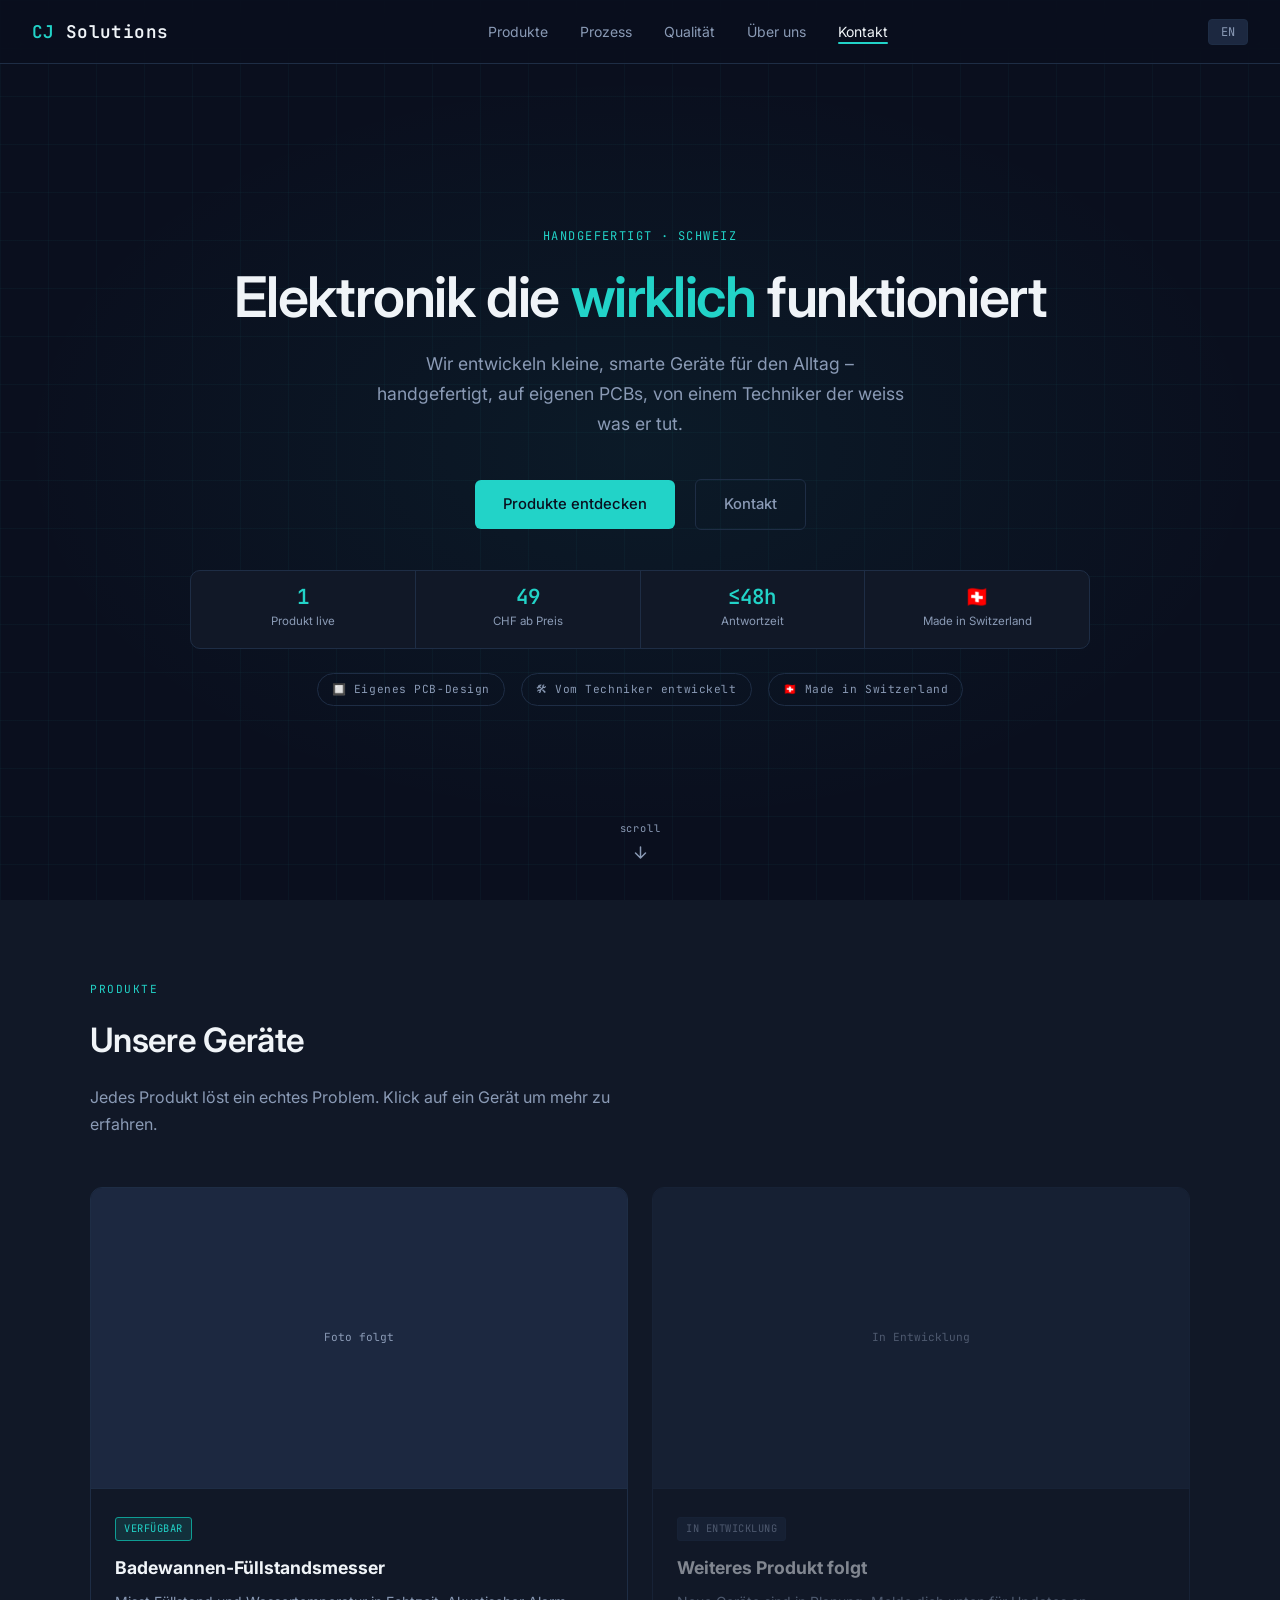
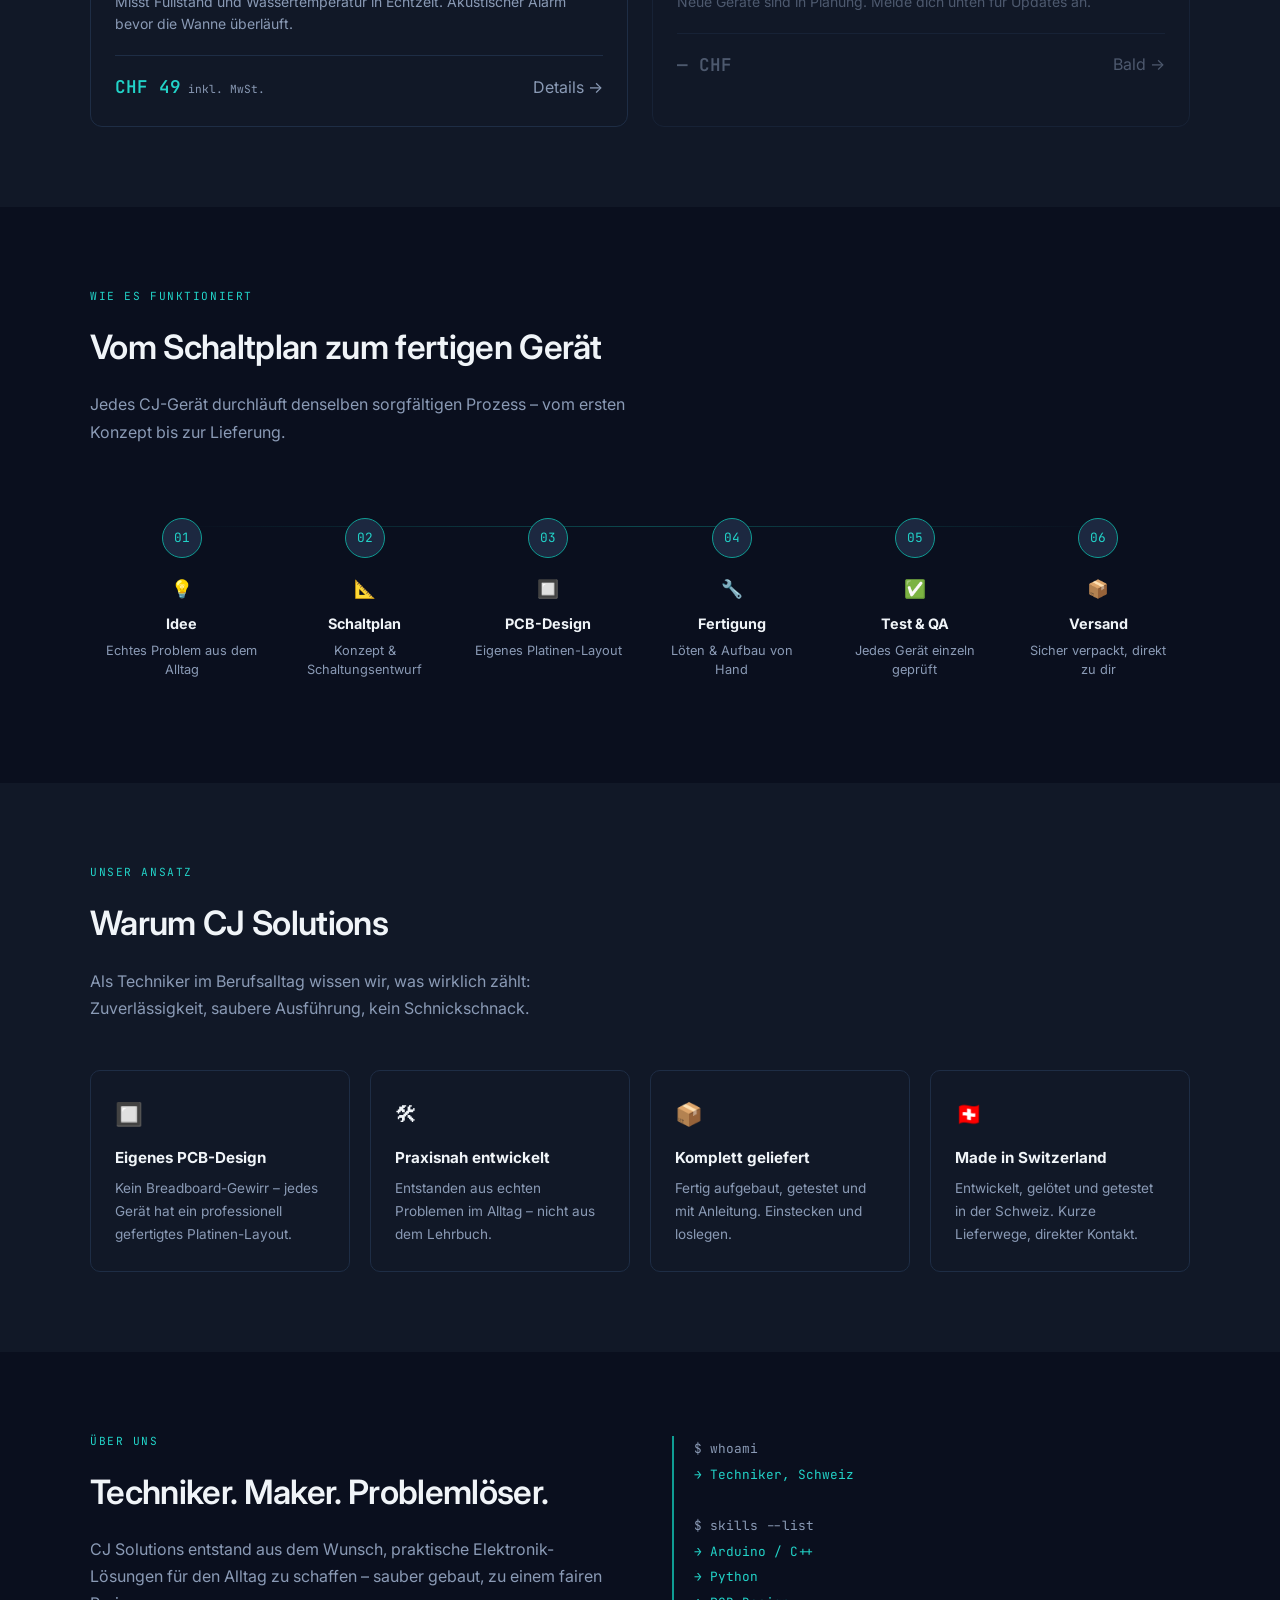
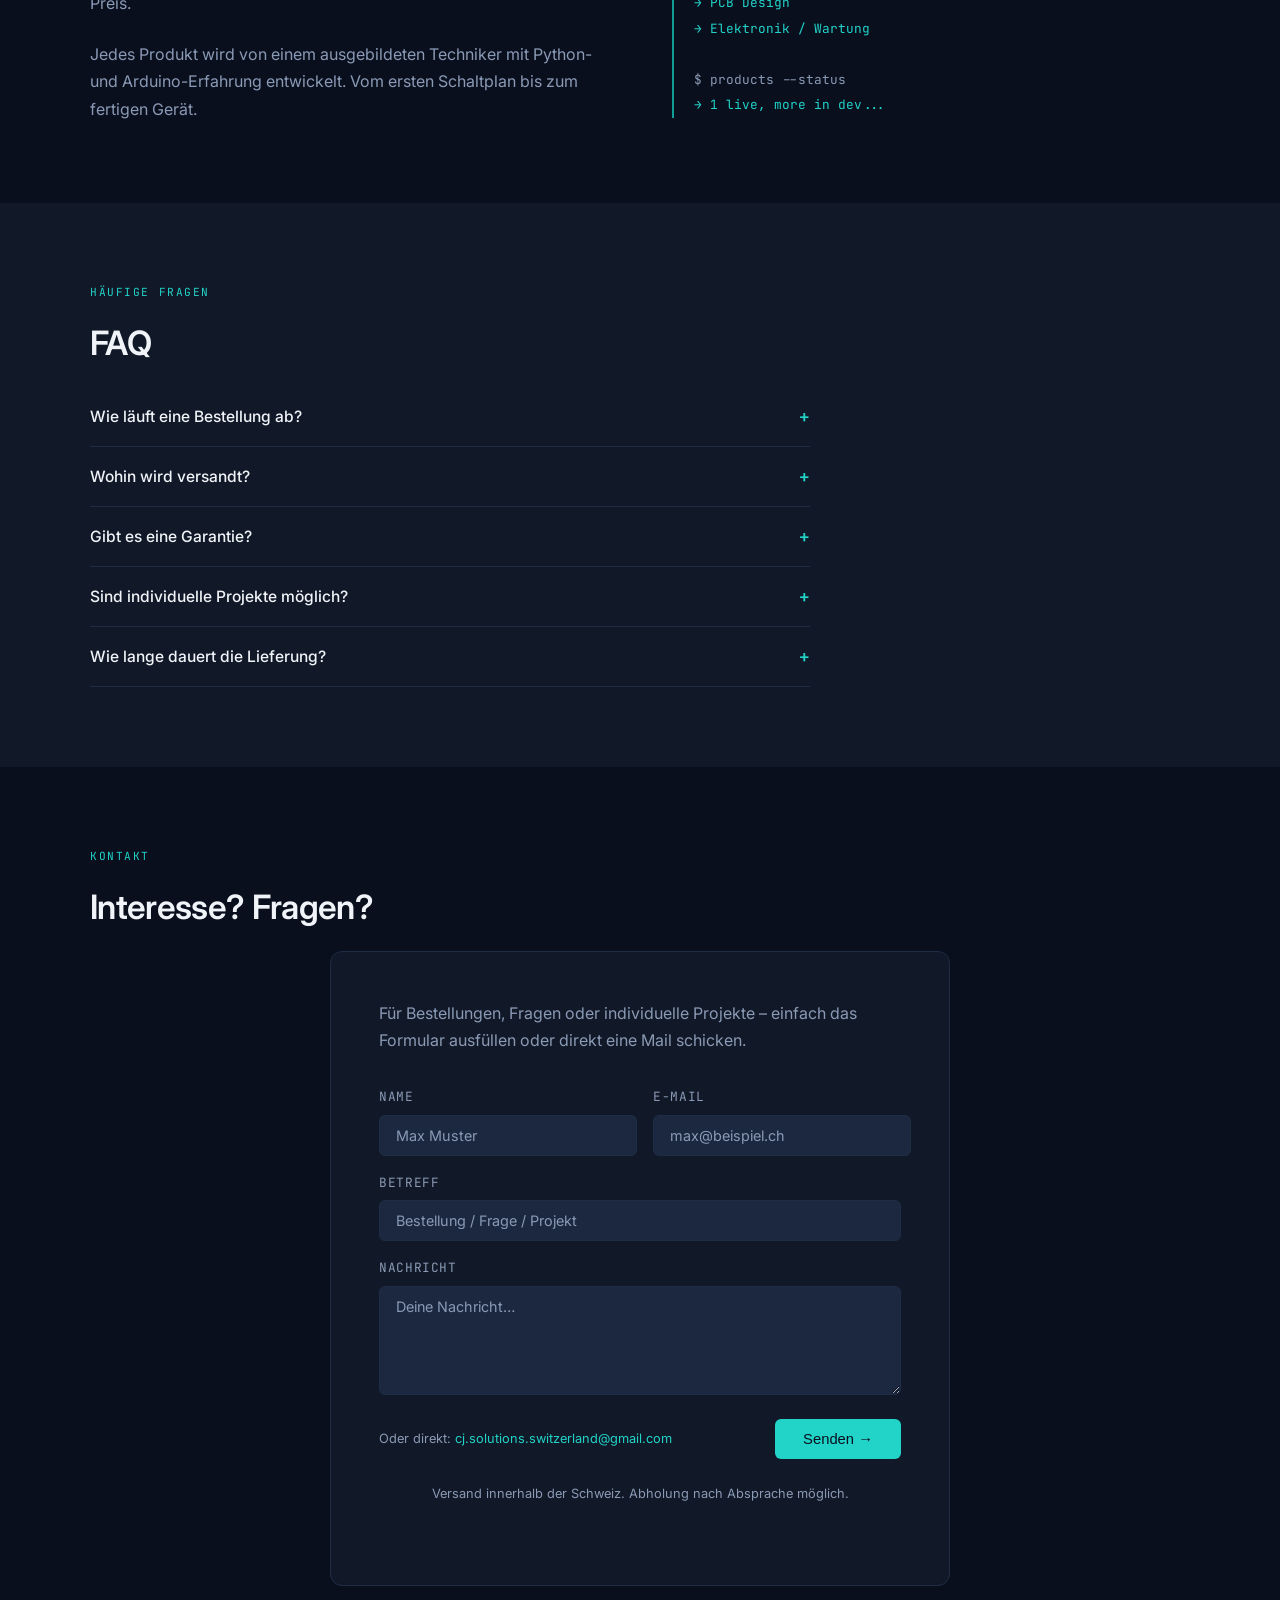
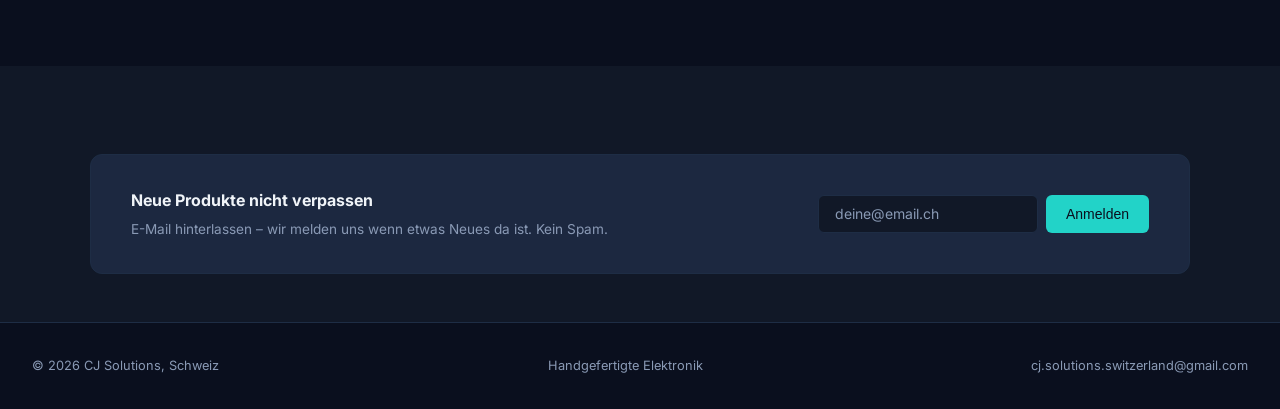
==== index.html @ 5ca2fb3c "Sprachauswahl seitenübergreifend per localStorage gespeichert Co-Authored-By: Claude Sonnet 4.6 <nor" ====
<!DOCTYPE html>
<html lang="de">
<head>
  <meta charset="UTF-8">
  <meta name="viewport" content="width=device-width, initial-scale=1.0">
  <title>CJ Solutions – Smarte Elektronik aus der Schweiz</title>
  <meta name="description" content="Handgefertigte Elektronik-Lösungen für den Alltag. Präzise, zuverlässig, made in Switzerland.">

  <!-- Open Graph / Social -->
  <meta property="og:type" content="website">
  <meta property="og:url" content="https://cjsolutionsswitzerland.github.io/">
  <meta property="og:title" content="CJ Solutions – Smarte Elektronik aus der Schweiz">
  <meta property="og:description" content="Handgefertigte Elektronik-Lösungen für den Alltag. Präzise, zuverlässig, made in Switzerland.">
  <meta property="og:image" content="https://cjsolutionsswitzerland.github.io/og-image.png">
  <meta name="twitter:card" content="summary_large_image">
  <meta name="twitter:title" content="CJ Solutions – Smarte Elektronik aus der Schweiz">
  <meta name="twitter:description" content="Handgefertigte Elektronik-Lösungen für den Alltag.">

  <!-- JSON-LD -->
  <script type="application/ld+json">
  {
    "@context": "https://schema.org",
    "@graph": [
      {
        "@type": "Organization",
        "name": "CJ Solutions",
        "url": "https://cjsolutionsswitzerland.github.io/",
        "email": "cj.solutions.switzerland@gmail.com",
        "address": { "@type": "PostalAddress", "addressCountry": "CH" },
        "description": "Handgefertigte Elektronik-Lösungen für den Alltag, made in Switzerland."
      },
      {
        "@type": "Product",
        "name": "Badewannen-Füllstandsmesser",
        "description": "Misst Füllstand und Wassertemperatur in Echtzeit. Akustischer Alarm bevor die Wanne überläuft.",
        "brand": { "@type": "Brand", "name": "CJ Solutions" },
        "offers": {
          "@type": "Offer",
          "price": "49",
          "priceCurrency": "CHF",
          "availability": "https://schema.org/InStock",
          "seller": { "@type": "Organization", "name": "CJ Solutions" }
        }
      }
    ]
  }
  </script>

  <link rel="icon" type="image/png" href="favicon.png">
  <link rel="apple-touch-icon" href="favicon.png">
  <link rel="preconnect" href="https://fonts.googleapis.com">
  <link href="https://fonts.googleapis.com/css2?family=JetBrains+Mono:wght@400;600&family=Inter:wght@300;400;500;600&display=swap" rel="stylesheet">
  <style>
    *, *::before, *::after { box-sizing: border-box; margin: 0; padding: 0; }
    :root {
      --navy:#0a0f1e; --navy2:#111827; --navy3:#1c2840;
      --cyan:#22d3c8; --cyan2:#0f9d94; --cyan-dim:#22d3c820;
      --white:#f0f4f8; --muted:#8a9ab5; --border:#1e2d45;
      --mono:'JetBrains Mono',monospace; --sans:'Inter',sans-serif;
    }
    html { scroll-behavior: smooth; }
    body { background:var(--navy); color:var(--white); font-family:var(--sans); font-size:16px; line-height:1.7; -webkit-font-smoothing:antialiased; }

    /* NAV */
    nav { position:fixed; top:0; left:0; right:0; z-index:100; display:flex; align-items:center; justify-content:space-between; padding:0 2rem; height:64px; background:rgba(10,15,30,0.88); backdrop-filter:blur(12px); border-bottom:1px solid var(--border); }
    .nav-logo { font-family:var(--mono); font-size:1.1rem; font-weight:600; color:var(--cyan); text-decoration:none; letter-spacing:0.02em; }
    .nav-logo span { color:var(--white); }
    .nav-links { display:flex; gap:2rem; list-style:none; }
    .nav-links a { color:var(--muted); text-decoration:none; font-size:0.875rem; transition:color 0.2s; position:relative; }
    .nav-links a:hover { color:var(--white); }
    .lang-btn { font-family:var(--mono); font-size:0.75rem; background:var(--navy3); border:1px solid var(--border); color:var(--muted); padding:4px 12px; border-radius:4px; cursor:pointer; transition:all 0.2s; }
    .lang-btn:hover { border-color:var(--cyan); color:var(--cyan); }

    /* ACTIVE NAV */
    .nav-links a.nav-active { color:var(--white); }
    .nav-links a.nav-active::after { content:''; position:absolute; bottom:-4px; left:0; right:0; height:2px; background:var(--cyan); border-radius:2px; }

    /* MOBILE MENU */
    .burger { display:none; flex-direction:column; gap:5px; cursor:pointer; padding:6px; background:none; border:none; }
    .burger span { display:block; width:22px; height:2px; background:var(--muted); border-radius:2px; transition:all 0.3s ease; }
    .burger.open span:nth-child(1) { transform:translateY(7px) rotate(45deg); background:var(--cyan); }
    .burger.open span:nth-child(2) { opacity:0; }
    .burger.open span:nth-child(3) { transform:translateY(-7px) rotate(-45deg); background:var(--cyan); }
    .mobile-menu { display:none; position:fixed; top:64px; left:0; right:0; background:rgba(10,15,30,0.97); backdrop-filter:blur(16px); border-bottom:1px solid var(--border); padding:1.5rem 2rem; z-index:99; flex-direction:column; }
    .mobile-menu.open { display:flex; }
    .mobile-menu a { color:var(--muted); text-decoration:none; font-size:1rem; padding:0.9rem 0; border-bottom:1px solid var(--border); transition:color 0.2s; }
    .mobile-menu a:last-child { border-bottom:none; }
    .mobile-menu a:hover, .mobile-menu a.nav-active { color:var(--cyan); }

    /* HERO */
    .hero { min-height:100vh; display:flex; align-items:center; justify-content:center; padding:6rem 2rem 4rem; position:relative; overflow:hidden; }
    .hero::before { content:''; position:absolute; inset:0; background:radial-gradient(ellipse 70% 60% at 50% 50%, rgba(34,211,200,0.06) 0%, transparent 70%); pointer-events:none; z-index:1; }
    .hero::after { content:''; position:absolute; inset:0; background-image: linear-gradient(rgba(34,211,200,0.04) 1px, transparent 1px), linear-gradient(90deg, rgba(34,211,200,0.04) 1px, transparent 1px); background-size:48px 48px; animation:gridMove 20s linear infinite; pointer-events:none; z-index:0; }
    .hero-inner { max-width:900px; width:100%; text-align:center; position:relative; z-index:2; }
    .hero-eyebrow { font-family:var(--mono); font-size:0.75rem; color:var(--cyan); letter-spacing:0.12em; text-transform:uppercase; margin-bottom:1.25rem; }
    h1 { font-size:clamp(2.2rem,5vw,3.5rem); font-weight:600; line-height:1.12; letter-spacing:-0.025em; margin-bottom:1.25rem; }
    h1 em { font-style:normal; color:var(--cyan); }
    .hero-sub { color:var(--muted); font-size:1.1rem; max-width:540px; margin:0 auto 2.5rem; }
    .btn { display:inline-block; padding:0.75rem 1.75rem; border-radius:6px; text-decoration:none; font-weight:500; font-size:0.925rem; transition:all 0.2s; cursor:pointer; border:none; }
    .btn-primary { background:var(--cyan); color:var(--navy); }
    .btn-primary:hover { background:#30ebe0; }
    .btn-outline { background:transparent; border:1px solid var(--border); color:var(--muted); margin-left:1rem; }
    .btn-outline:hover { border-color:var(--cyan); color:var(--cyan); }
    .hero-badges { display:flex; gap:1rem; justify-content:center; margin-top:3rem; flex-wrap:wrap; }
    .hero-badge { font-family:var(--mono); font-size:0.7rem; padding:6px 14px; border-radius:20px; border:1px solid var(--border); color:var(--muted); letter-spacing:0.05em; }

    /* HERO STATS */
    .hero-stats { display:flex; gap:0; justify-content:center; margin-top:2.5rem; flex-wrap:wrap; border:1px solid var(--border); border-radius:10px; overflow:hidden; background:var(--navy2); }
    .hero-stat { flex:1; min-width:120px; padding:1rem 1.25rem; text-align:center; border-right:1px solid var(--border); }
    .hero-stat:last-child { border-right:none; }
    .hero-stat-value { font-family:var(--mono); font-size:1.3rem; font-weight:600; color:var(--cyan); line-height:1; }
    .hero-stat-label { font-size:0.72rem; color:var(--muted); margin-top:0.3rem; }

    /* SCROLL INDICATOR */
    .scroll-indicator { position:absolute; bottom:2.5rem; left:50%; transform:translateX(-50%); transition:opacity 0.4s ease; display:flex; flex-direction:column; align-items:center; gap:0.4rem; color:var(--muted); font-family:var(--mono); font-size:0.65rem; letter-spacing:0.08em; animation:fadeInUp 1s ease 1s both; z-index:2; }
    .scroll-indicator svg { animation:bounce 1.8s ease infinite; }

    @keyframes gridMove { 0% { background-position:0 0; } 100% { background-position:48px 48px; } }
    @keyframes bounce { 0%,100% { transform:translateY(0); } 50% { transform:translateY(6px); } }
    @keyframes fadeInUp { from { opacity:0; transform:translateX(-50%) translateY(10px); } to { opacity:1; transform:translateX(-50%) translateY(0); } }

    /* SECTIONS */
    section { padding:5rem 2rem; }
    .container { max-width:1100px; margin:0 auto; }
    .section-label { font-family:var(--mono); font-size:0.7rem; color:var(--cyan); letter-spacing:0.14em; text-transform:uppercase; margin-bottom:0.75rem; }
    h2 { font-size:clamp(1.5rem,3vw,2.1rem); font-weight:600; letter-spacing:-0.02em; margin-bottom:1rem; }
    .section-intro { color:var(--muted); max-width:560px; margin-bottom:3rem; }

    /* PRODUCT CARDS */
    .product-grid { display:grid; grid-template-columns:repeat(auto-fit,minmax(300px,1fr)); gap:1.5rem; }
    .product-card { background:var(--navy2); border:1px solid var(--border); border-radius:12px; overflow:hidden; text-decoration:none; color:inherit; display:block; transition:border-color 0.2s, transform 0.2s; cursor:pointer; }
    .product-card:hover { border-color:var(--cyan2); transform:translateY(-3px); }
    .product-card:hover .card-arrow { color:var(--cyan); }
    .product-img { width:100%; aspect-ratio:16/9; background:var(--navy3); display:flex; align-items:center; justify-content:center; font-family:var(--mono); font-size:0.7rem; color:var(--muted); border-bottom:1px solid var(--border); overflow:hidden; }
    .product-img img { width:100%; height:100%; object-fit:cover; }
    .product-img.placeholder::after { content:attr(data-label); }
    .product-body { padding:1.5rem; }
    .product-tag { display:inline-block; font-family:var(--mono); font-size:0.65rem; background:var(--cyan-dim); color:var(--cyan); border:1px solid var(--cyan2); padding:2px 8px; border-radius:3px; margin-bottom:0.75rem; letter-spacing:0.05em; }
    .product-tag.soon { background:var(--navy3); color:var(--muted); border-color:var(--border); }
    .product-card h3 { font-size:1.1rem; margin-bottom:0.5rem; }
    .product-card p { color:var(--muted); font-size:0.875rem; margin-bottom:1.25rem; line-height:1.6; }
    .card-footer { display:flex; align-items:center; justify-content:space-between; border-top:1px solid var(--border); padding-top:1rem; }
    .price { font-family:var(--mono); font-size:1.1rem; font-weight:600; color:var(--cyan); }
    .price-sub { font-size:0.7rem; color:var(--muted); font-weight:400; }
    .card-arrow { font-size:1rem; color:var(--muted); transition:color 0.2s; }

    /* NEWSLETTER STRIP */
    .newsletter-strip { background:var(--navy3); border:1px solid var(--border); border-radius:12px; padding:2rem 2.5rem; margin-top:2.5rem; display:flex; align-items:center; justify-content:space-between; gap:2rem; flex-wrap:wrap; }
    .newsletter-strip h4 { font-size:1rem; margin-bottom:0.25rem; }
    .newsletter-strip p { color:var(--muted); font-size:0.85rem; }
    .newsletter-form { display:flex; gap:0.5rem; flex-shrink:0; flex-wrap:wrap; }
    .newsletter-input { font-family:var(--sans); font-size:0.875rem; background:var(--navy2); border:1px solid var(--border); color:var(--white); padding:0.6rem 1rem; border-radius:6px; outline:none; transition:border-color 0.2s; width:220px; }
    .newsletter-input::placeholder { color:var(--muted); }
    .newsletter-input:focus { border-color:var(--cyan); }
    .btn-sm { padding:0.6rem 1.25rem; font-size:0.875rem; }

    /* PROZESS */
    .process-steps { display:grid; grid-template-columns:repeat(auto-fit,minmax(160px,1fr)); gap:0; position:relative; }
    .process-steps::before { content:''; position:absolute; top:2rem; left:calc(100% / 12); right:calc(100% / 12); height:1px; background:linear-gradient(90deg, transparent, var(--cyan2), transparent); opacity:0.4; }
    .process-step { text-align:center; padding:1.5rem 1rem; position:relative; }
    .step-num { width:40px; height:40px; border-radius:50%; background:var(--navy3); border:1px solid var(--cyan2); display:flex; align-items:center; justify-content:center; margin:0 auto 1rem; font-family:var(--mono); font-size:0.8rem; color:var(--cyan); position:relative; z-index:1; }
    .step-icon { font-size:1.1rem; margin-bottom:0.5rem; }
    .process-step h4 { font-size:0.9rem; margin-bottom:0.3rem; }
    .process-step p { color:var(--muted); font-size:0.8rem; line-height:1.5; }

    /* VALUES */
    .values-grid { display:grid; grid-template-columns:repeat(auto-fit,minmax(220px,1fr)); gap:1.25rem; }
    .value { padding:1.5rem; background:var(--navy2); border:1px solid var(--border); border-radius:10px; }
    .value-icon { font-size:1.4rem; margin-bottom:0.75rem; }
    .value h4 { font-size:0.95rem; margin-bottom:0.4rem; }
    .value p { color:var(--muted); font-size:0.85rem; }

    /* ABOUT */
    .about-grid { display:grid; grid-template-columns:1fr 1fr; gap:4rem; align-items:center; }
    .about-mono { font-family:var(--mono); font-size:0.8rem; color:var(--muted); line-height:2; border-left:2px solid var(--cyan2); padding-left:1.25rem; }
    .about-mono .hl { color:var(--cyan); }

    /* FAQ */
    .faq-list { max-width:720px; }
    .faq-item { border-bottom:1px solid var(--border); }
    .faq-question { width:100%; background:none; border:none; color:var(--white); font-family:var(--sans); font-size:0.975rem; font-weight:500; text-align:left; padding:1.25rem 0; display:flex; justify-content:space-between; align-items:center; cursor:pointer; gap:1rem; transition:color 0.2s; }
    .faq-question:hover { color:var(--cyan); }
    .faq-icon { font-family:var(--mono); font-size:1.1rem; color:var(--cyan); flex-shrink:0; transition:transform 0.3s; line-height:1; }
    .faq-item.open .faq-icon { transform:rotate(45deg); }
    .faq-answer { overflow:hidden; max-height:0; transition:max-height 0.35s ease, padding 0.35s ease; }
    .faq-answer-inner { color:var(--muted); font-size:0.9rem; line-height:1.7; padding-bottom:1.25rem; }

    /* CONTACT */
    .contact-box { background:var(--navy2); border:1px solid var(--border); border-radius:12px; padding:3rem; max-width:620px; margin:0 auto; }
    .contact-box > p { color:var(--muted); margin-bottom:2rem; }
    .contact-form { display:flex; flex-direction:column; gap:1rem; }
    .form-row { display:grid; grid-template-columns:1fr 1fr; gap:1rem; }
    .form-field { display:flex; flex-direction:column; gap:0.4rem; }
    .form-field label { font-size:0.8rem; color:var(--muted); font-family:var(--mono); letter-spacing:0.05em; }
    .form-field input, .form-field textarea { font-family:var(--sans); font-size:0.9rem; background:var(--navy3); border:1px solid var(--border); color:var(--white); padding:0.7rem 1rem; border-radius:6px; outline:none; transition:border-color 0.2s; resize:vertical; }
    .form-field input::placeholder, .form-field textarea::placeholder { color:var(--muted); }
    .form-field input:focus, .form-field textarea:focus { border-color:var(--cyan); }
    .form-footer { display:flex; align-items:center; justify-content:space-between; flex-wrap:wrap; gap:1rem; margin-top:0.5rem; }
    .form-alt { font-size:0.8rem; color:var(--muted); }
    .form-alt a { color:var(--cyan); text-decoration:none; }
    .form-alt a:hover { color:#30ebe0; }
    .form-success { display:none; text-align:center; padding:1.5rem; color:var(--cyan); font-family:var(--mono); font-size:0.9rem; }

    footer { border-top:1px solid var(--border); padding:2rem; display:flex; justify-content:space-between; align-items:center; font-size:0.8rem; color:var(--muted); flex-wrap:wrap; gap:1rem; }
    footer a { color:var(--muted); text-decoration:none; }
    footer a:hover { color:var(--cyan); }

    /* SCROLL ANIMATIONS */
    .reveal { opacity:0; transform:translateY(28px); transition:opacity 0.55s ease, transform 0.55s ease; }
    .reveal.visible { opacity:1; transform:none; }
    .reveal-delay-1 { transition-delay:0.1s; }
    .reveal-delay-2 { transition-delay:0.2s; }
    .reveal-delay-3 { transition-delay:0.3s; }
    .reveal-delay-4 { transition-delay:0.4s; }
    .reveal-delay-5 { transition-delay:0.5s; }
    .reveal-delay-6 { transition-delay:0.6s; }

    @media(max-width:768px) {
      .about-grid { grid-template-columns:1fr; gap:2rem; }
      .nav-links { display:none; }
      .burger { display:flex; }
      footer { justify-content:center; text-align:center; }
      .btn-outline { margin-left:0; margin-top:0.75rem; }
      .process-steps::before { display:none; }
      .newsletter-strip { flex-direction:column; align-items:flex-start; }
      .newsletter-input { width:100%; }
      .hero-stats { border-radius:8px; }
      .hero-stat { min-width:100px; padding:0.75rem 1rem; }
      .form-row { grid-template-columns:1fr; }
      .contact-box { padding:2rem 1.5rem; }
    }
  </style>
</head>
<body>

<nav>
  <a href="#" class="nav-logo">CJ<span> Solutions</span></a>
  <ul class="nav-links">
    <li><a href="#produkte" data-de="Produkte" data-en="Products">Produkte</a></li>
    <li><a href="#prozess" data-de="Prozess" data-en="Process">Prozess</a></li>
    <li><a href="#werte" data-de="Qualität" data-en="Quality">Qualität</a></li>
    <li><a href="#ueber" data-de="Über uns" data-en="About">Über uns</a></li>
    <li><a href="#kontakt" data-de="Kontakt" data-en="Contact">Kontakt</a></li>
  </ul>
  <div style="display:flex;align-items:center;gap:0.75rem;">
    <button class="lang-btn" id="langToggle">EN</button>
    <button class="burger" id="burgerBtn" aria-label="Menü öffnen">
      <span></span><span></span><span></span>
    </button>
  </div>
</nav>

<div class="mobile-menu" id="mobileMenu">
  <a href="#produkte" data-de="Produkte" data-en="Products">Produkte</a>
  <a href="#prozess" data-de="Prozess" data-en="Process">Prozess</a>
  <a href="#werte" data-de="Qualität" data-en="Quality">Qualität</a>
  <a href="#ueber" data-de="Über uns" data-en="About">Über uns</a>
  <a href="#kontakt" data-de="Kontakt" data-en="Contact">Kontakt</a>
</div>

<!-- HERO -->
<section class="hero">
  <div class="hero-inner">
    <p class="hero-eyebrow" data-de="Handgefertigt · Schweiz" data-en="Handcrafted · Switzerland">Handgefertigt · Schweiz</p>
    <h1 data-de="Elektronik die <em>wirklich</em> funktioniert" data-en="Electronics that <em>actually</em> work">
      Elektronik die <em>wirklich</em> funktioniert
    </h1>
    <p class="hero-sub" data-de="Wir entwickeln kleine, smarte Geräte für den Alltag – handgefertigt, auf eigenen PCBs, von einem Techniker der weiss was er tut." data-en="We build small, smart devices for everyday life – handcrafted, on custom PCBs, by a technician who knows what he's doing.">
      Wir entwickeln kleine, smarte Geräte für den Alltag – handgefertigt, auf eigenen PCBs, von einem Techniker der weiss was er tut.
    </p>
    <div>
      <a href="#produkte" class="btn btn-primary" data-de="Produkte entdecken" data-en="Discover products">Produkte entdecken</a>
      <a href="#kontakt" class="btn btn-outline" data-de="Kontakt" data-en="Contact">Kontakt</a>
    </div>

    <!-- STATS (7) -->
    <div class="hero-stats">
      <div class="hero-stat">
        <div class="hero-stat-value">1</div>
        <div class="hero-stat-label" data-de="Produkt live" data-en="Product live">Produkt live</div>
      </div>
      <div class="hero-stat">
        <div class="hero-stat-value">49</div>
        <div class="hero-stat-label" data-de="CHF ab Preis" data-en="CHF from price">CHF ab Preis</div>
      </div>
      <div class="hero-stat">
        <div class="hero-stat-value">≤48h</div>
        <div class="hero-stat-label" data-de="Antwortzeit" data-en="Response time">Antwortzeit</div>
      </div>
      <div class="hero-stat">
        <div class="hero-stat-value">🇨🇭</div>
        <div class="hero-stat-label" data-de="Made in Switzerland" data-en="Made in Switzerland">Made in Switzerland</div>
      </div>
    </div>

    <div class="hero-badges" style="margin-top:1.5rem;">
      <span class="hero-badge" data-de="🔲 Eigenes PCB-Design" data-en="🔲 Custom PCB design">🔲 Eigenes PCB-Design</span>
      <span class="hero-badge" data-de="🛠 Vom Techniker entwickelt" data-en="🛠 Built by a technician">🛠 Vom Techniker entwickelt</span>
      <span class="hero-badge" data-de="🇨🇭 Made in Switzerland" data-en="🇨🇭 Made in Switzerland">🇨🇭 Made in Switzerland</span>
    </div>
  </div>
  <div class="scroll-indicator">
    <span data-de="scroll" data-en="scroll">scroll</span>
    <svg width="16" height="16" viewBox="0 0 16 16" fill="none">
      <path d="M8 3v10M3 9l5 5 5-5" stroke="currentColor" stroke-width="1.5" stroke-linecap="round" stroke-linejoin="round"/>
    </svg>
  </div>
</section>

<!-- PRODUKTE -->
<section id="produkte" style="background:var(--navy2);">
  <div class="container">
    <p class="section-label" data-de="Produkte" data-en="Products">Produkte</p>
    <h2 data-de="Unsere Geräte" data-en="Our devices">Unsere Geräte</h2>
    <p class="section-intro" data-de="Jedes Produkt löst ein echtes Problem. Klick auf ein Gerät um mehr zu erfahren." data-en="Every product solves a real problem. Click on a device to learn more.">
      Jedes Produkt löst ein echtes Problem. Klick auf ein Gerät um mehr zu erfahren.
    </p>
    <div class="product-grid">

      <a href="badewanne.html" class="product-card reveal reveal-delay-1">
        <div class="product-img placeholder" data-label="Foto folgt"></div>
        <div class="product-body">
          <span class="product-tag" data-de="VERFÜGBAR" data-en="AVAILABLE">VERFÜGBAR</span>
          <h3 data-de="Badewannen-Füllstandsmesser" data-en="Bath Water Level Monitor">Badewannen-Füllstandsmesser</h3>
          <p data-de="Misst Füllstand und Wassertemperatur in Echtzeit. Akustischer Alarm bevor die Wanne überläuft." data-en="Measures water level and temperature in real time. Acoustic alarm before the tub overflows.">
            Misst Füllstand und Wassertemperatur in Echtzeit. Akustischer Alarm bevor die Wanne überläuft.
          </p>
          <div class="card-footer">
            <div class="price">CHF 49<span class="price-sub"> inkl. MwSt.</span></div>
            <span class="card-arrow" data-de="Details →" data-en="Details →">Details →</span>
          </div>
        </div>
      </a>

      <div class="product-card reveal reveal-delay-2" style="opacity:0.5; cursor:default; pointer-events:none;">
        <div class="product-img placeholder" data-label="In Entwicklung"></div>
        <div class="product-body">
          <span class="product-tag soon" data-de="IN ENTWICKLUNG" data-en="IN DEVELOPMENT">IN ENTWICKLUNG</span>
          <h3 data-de="Weiteres Produkt folgt" data-en="More products coming">Weiteres Produkt folgt</h3>
          <p data-de="Neue Geräte sind in Planung. Melde dich unten für Updates an." data-en="New devices are in planning. Sign up below for updates.">
            Neue Geräte sind in Planung. Melde dich unten für Updates an.
          </p>
          <div class="card-footer">
            <div class="price" style="color:var(--muted);">— CHF</div>
            <span class="card-arrow" style="color:var(--muted);" data-de="Bald →" data-en="Soon →">Bald →</span>
          </div>
        </div>
      </div>

    </div>
  </div>
</section>

<!-- PROZESS (6) -->
<section id="prozess">
  <div class="container">
    <p class="section-label" data-de="Wie es funktioniert" data-en="How it works">Wie es funktioniert</p>
    <h2 data-de="Vom Schaltplan zum fertigen Gerät" data-en="From schematic to finished device">Vom Schaltplan zum fertigen Gerät</h2>
    <p class="section-intro" data-de="Jedes CJ-Gerät durchläuft denselben sorgfältigen Prozess – vom ersten Konzept bis zur Lieferung." data-en="Every CJ device goes through the same careful process – from the first concept to delivery.">
      Jedes CJ-Gerät durchläuft denselben sorgfältigen Prozess – vom ersten Konzept bis zur Lieferung.
    </p>
    <div class="process-steps">
      <div class="process-step reveal reveal-delay-1">
        <div class="step-num">01</div>
        <div class="step-icon">💡</div>
        <h4 data-de="Idee" data-en="Idea">Idee</h4>
        <p data-de="Echtes Problem aus dem Alltag" data-en="Real problem from daily life">Echtes Problem aus dem Alltag</p>
      </div>
      <div class="process-step reveal reveal-delay-2">
        <div class="step-num">02</div>
        <div class="step-icon">📐</div>
        <h4 data-de="Schaltplan" data-en="Schematic">Schaltplan</h4>
        <p data-de="Konzept & Schaltungsentwurf" data-en="Concept & circuit design">Konzept & Schaltungsentwurf</p>
      </div>
      <div class="process-step reveal reveal-delay-3">
        <div class="step-num">03</div>
        <div class="step-icon">🔲</div>
        <h4 data-de="PCB-Design" data-en="PCB Design">PCB-Design</h4>
        <p data-de="Eigenes Platinen-Layout" data-en="Custom PCB layout">Eigenes Platinen-Layout</p>
      </div>
      <div class="process-step reveal reveal-delay-4">
        <div class="step-num">04</div>
        <div class="step-icon">🔧</div>
        <h4 data-de="Fertigung" data-en="Assembly">Fertigung</h4>
        <p data-de="Löten & Aufbau von Hand" data-en="Soldering & manual assembly">Löten & Aufbau von Hand</p>
      </div>
      <div class="process-step reveal reveal-delay-5">
        <div class="step-num">05</div>
        <div class="step-icon">✅</div>
        <h4 data-de="Test & QA" data-en="Test & QA">Test & QA</h4>
        <p data-de="Jedes Gerät einzeln geprüft" data-en="Every device individually tested">Jedes Gerät einzeln geprüft</p>
      </div>
      <div class="process-step reveal reveal-delay-6">
        <div class="step-num">06</div>
        <div class="step-icon">📦</div>
        <h4 data-de="Versand" data-en="Shipping">Versand</h4>
        <p data-de="Sicher verpackt, direkt zu dir" data-en="Securely packed, straight to you">Sicher verpackt, direkt zu dir</p>
      </div>
    </div>
  </div>
</section>

<!-- WERTE -->
<section id="werte" style="background:var(--navy2);">
  <div class="container">
    <p class="section-label" data-de="Unser Ansatz" data-en="Our approach">Unser Ansatz</p>
    <h2 data-de="Warum CJ Solutions" data-en="Why CJ Solutions">Warum CJ Solutions</h2>
    <p class="section-intro" data-de="Als Techniker im Berufsalltag wissen wir, was wirklich zählt: Zuverlässigkeit, saubere Ausführung, kein Schnickschnack." data-en="As working technicians we know what really matters: reliability, clean execution, no frills.">
      Als Techniker im Berufsalltag wissen wir, was wirklich zählt: Zuverlässigkeit, saubere Ausführung, kein Schnickschnack.
    </p>
    <div class="values-grid">
      <div class="value reveal reveal-delay-1">
        <div class="value-icon">🔲</div>
        <h4 data-de="Eigenes PCB-Design" data-en="Custom PCB design">Eigenes PCB-Design</h4>
        <p data-de="Kein Breadboard-Gewirr – jedes Gerät hat ein professionell gefertigtes Platinen-Layout." data-en="No breadboard chaos – every device has a professionally made PCB layout.">Kein Breadboard-Gewirr – jedes Gerät hat ein professionell gefertigtes Platinen-Layout.</p>
      </div>
      <div class="value reveal reveal-delay-2">
        <div class="value-icon">🛠</div>
        <h4 data-de="Praxisnah entwickelt" data-en="Developed from practice">Praxisnah entwickelt</h4>
        <p data-de="Entstanden aus echten Problemen im Alltag – nicht aus dem Lehrbuch." data-en="Born from real everyday problems – not from a textbook.">Entstanden aus echten Problemen im Alltag – nicht aus dem Lehrbuch.</p>
      </div>
      <div class="value reveal reveal-delay-3">
        <div class="value-icon">📦</div>
        <h4 data-de="Komplett geliefert" data-en="Complete delivery">Komplett geliefert</h4>
        <p data-de="Fertig aufgebaut, getestet und mit Anleitung. Einstecken und loslegen." data-en="Fully assembled, tested, and with instructions. Plug in and go.">Fertig aufgebaut, getestet und mit Anleitung. Einstecken und loslegen.</p>
      </div>
      <div class="value reveal reveal-delay-4">
        <div class="value-icon">🇨🇭</div>
        <h4 data-de="Made in Switzerland" data-en="Made in Switzerland">Made in Switzerland</h4>
        <p data-de="Entwickelt, gelötet und getestet in der Schweiz. Kurze Lieferwege, direkter Kontakt." data-en="Developed, soldered, and tested in Switzerland. Short delivery, direct contact.">Entwickelt, gelötet und getestet in der Schweiz. Kurze Lieferwege, direkter Kontakt.</p>
      </div>
    </div>
  </div>
</section>

<!-- ÜBER UNS -->
<section id="ueber">
  <div class="container">
    <div class="about-grid">
      <div class="reveal reveal-delay-1">
        <p class="section-label" data-de="Über uns" data-en="About us">Über uns</p>
        <h2 data-de="Techniker. Maker. Problemlöser." data-en="Technician. Maker. Problem solver.">Techniker. Maker. Problemlöser.</h2>
        <p style="color:var(--muted); margin-bottom:1.5rem;" data-de="CJ Solutions entstand aus dem Wunsch, praktische Elektronik-Lösungen für den Alltag zu schaffen – sauber gebaut, zu einem fairen Preis." data-en="CJ Solutions was born from the desire to create practical electronics for everyday life – built cleanly, at a fair price.">
          CJ Solutions entstand aus dem Wunsch, praktische Elektronik-Lösungen für den Alltag zu schaffen – sauber gebaut, zu einem fairen Preis.
        </p>
        <p style="color:var(--muted);" data-de="Jedes Produkt wird von einem ausgebildeten Techniker mit Python- und Arduino-Erfahrung entwickelt. Vom ersten Schaltplan bis zum fertigen Gerät." data-en="Every product is developed by a trained technician with Python and Arduino experience. From the first schematic to the finished device.">
          Jedes Produkt wird von einem ausgebildeten Techniker mit Python- und Arduino-Erfahrung entwickelt. Vom ersten Schaltplan bis zum fertigen Gerät.
        </p>
      </div>
      <div class="reveal reveal-delay-2">
        <div class="about-mono">
          <div>$ whoami</div>
          <div class="hl">→ Techniker, Schweiz</div>
          <br>
          <div>$ skills --list</div>
          <div class="hl">→ Arduino / C++</div>
          <div class="hl">→ Python</div>
          <div class="hl">→ PCB Design</div>
          <div class="hl">→ Elektronik / Wartung</div>
          <br>
          <div>$ products --status</div>
          <div class="hl">→ 1 live, more in dev...</div>
        </div>
      </div>
    </div>
  </div>
</section>

<!-- FAQ (8) -->
<section id="faq" style="background:var(--navy2);">
  <div class="container">
    <p class="section-label" data-de="Häufige Fragen" data-en="FAQ">Häufige Fragen</p>
    <h2 data-de="FAQ" data-en="Frequently asked questions">FAQ</h2>
    <div class="faq-list reveal">

      <div class="faq-item">
        <button class="faq-question" data-de="Wie läuft eine Bestellung ab?" data-en="How does ordering work?">
          Wie läuft eine Bestellung ab?
          <span class="faq-icon">+</span>
        </button>
        <div class="faq-answer">
          <div class="faq-answer-inner" data-de="Einfach eine E-Mail schicken mit gewünschtem Produkt und Lieferadresse. Wir bestätigen die Bestellung innerhalb von 48 Stunden und senden eine Zahlungsübersicht." data-en="Simply send an email with the desired product and delivery address. We confirm the order within 48 hours and send payment details.">
            Einfach eine E-Mail schicken mit gewünschtem Produkt und Lieferadresse. Wir bestätigen die Bestellung innerhalb von 48 Stunden und senden eine Zahlungsübersicht.
          </div>
        </div>
      </div>

      <div class="faq-item">
        <button class="faq-question" data-de="Wohin wird versandt?" data-en="Where do you ship?">
          Wohin wird versandt?
          <span class="faq-icon">+</span>
        </button>
        <div class="faq-answer">
          <div class="faq-answer-inner" data-de="Aktuell versenden wir innerhalb der Schweiz. Abholung nach Absprache ist ebenfalls möglich. Für Anfragen aus dem Ausland einfach melden." data-en="We currently ship within Switzerland. Pickup by arrangement is also possible. For international requests, just get in touch.">
            Aktuell versenden wir innerhalb der Schweiz. Abholung nach Absprache ist ebenfalls möglich. Für Anfragen aus dem Ausland einfach melden.
          </div>
        </div>
      </div>

      <div class="faq-item">
        <button class="faq-question" data-de="Gibt es eine Garantie?" data-en="Is there a warranty?">
          Gibt es eine Garantie?
          <span class="faq-icon">+</span>
        </button>
        <div class="faq-answer">
          <div class="faq-answer-inner" data-de="Ja. Jedes Gerät wird vor dem Versand einzeln geprüft. Bei Defekten innerhalb von 6 Monaten wird das Gerät kostenlos repariert oder ersetzt." data-en="Yes. Every device is individually tested before shipping. For defects within 6 months, the device will be repaired or replaced free of charge.">
            Ja. Jedes Gerät wird vor dem Versand einzeln geprüft. Bei Defekten innerhalb von 6 Monaten wird das Gerät kostenlos repariert oder ersetzt.
          </div>
        </div>
      </div>

      <div class="faq-item">
        <button class="faq-question" data-de="Sind individuelle Projekte möglich?" data-en="Are custom projects possible?">
          Sind individuelle Projekte möglich?
          <span class="faq-icon">+</span>
        </button>
        <div class="faq-answer">
          <div class="faq-answer-inner" data-de="Ja, gerne. Wenn du eine konkrete Idee oder ein Problem hast, das du gelöst haben möchtest, kannst du dich melden. Wir schauen gemeinsam, ob und wie wir das umsetzen können." data-en="Yes, absolutely. If you have a specific idea or a problem you'd like solved, get in touch. We'll look together at whether and how we can make it work.">
            Ja, gerne. Wenn du eine konkrete Idee oder ein Problem hast, das du gelöst haben möchtest, kannst du dich melden. Wir schauen gemeinsam, ob und wie wir das umsetzen können.
          </div>
        </div>
      </div>

      <div class="faq-item">
        <button class="faq-question" data-de="Wie lange dauert die Lieferung?" data-en="How long does delivery take?">
          Wie lange dauert die Lieferung?
          <span class="faq-icon">+</span>
        </button>
        <div class="faq-answer">
          <div class="faq-answer-inner" data-de="Da jedes Gerät handgefertigt und individuell geprüft wird, beträgt die Lieferzeit in der Regel 5–10 Werktage ab Bestellbestätigung." data-en="Since every device is handcrafted and individually tested, delivery typically takes 5–10 business days from order confirmation.">
            Da jedes Gerät handgefertigt und individuell geprüft wird, beträgt die Lieferzeit in der Regel 5–10 Werktage ab Bestellbestätigung.
          </div>
        </div>
      </div>

    </div>
  </div>
</section>

<!-- KONTAKT (10) -->
<section id="kontakt">
  <div class="container">
    <p class="section-label" data-de="Kontakt" data-en="Contact">Kontakt</p>
    <h2 data-de="Interesse? Fragen?" data-en="Interested? Questions?">Interesse? Fragen?</h2>
    <div class="contact-box reveal">
      <p data-de="Für Bestellungen, Fragen oder individuelle Projekte – einfach das Formular ausfüllen oder direkt eine Mail schicken." data-en="For orders, questions, or custom projects – fill in the form or send an email directly.">
        Für Bestellungen, Fragen oder individuelle Projekte – einfach das Formular ausfüllen oder direkt eine Mail schicken.
      </p>
      <!-- Formspree: Ersetze YOUR_FORM_ID mit deiner ID von formspree.io -->
      <form class="contact-form" action="https://formspree.io/f/xpqgllon" method="POST" id="contactForm">
        <div class="form-row">
          <div class="form-field">
            <label for="name" data-de="NAME" data-en="NAME">NAME</label>
            <input type="text" id="name" name="name" placeholder="Max Muster" required>
          </div>
          <div class="form-field">
            <label for="email" data-de="E-MAIL" data-en="E-MAIL">E-MAIL</label>
            <input type="email" id="email" name="email" placeholder="max@beispiel.ch" required>
          </div>
        </div>
        <div class="form-field">
          <label for="subject" data-de="BETREFF" data-en="SUBJECT">BETREFF</label>
          <input type="text" id="subject" name="subject" placeholder="Bestellung / Frage / Projekt">
        </div>
        <div class="form-field">
          <label for="message" data-de="NACHRICHT" data-en="MESSAGE">NACHRICHT</label>
          <textarea id="message" name="message" rows="5" placeholder="Deine Nachricht…" required></textarea>
        </div>
        <div class="form-footer">
          <p class="form-alt" data-de="Oder direkt: <a href='mailto:cj.solutions.switzerland@gmail.com'>cj.solutions.switzerland@gmail.com</a>" data-en="Or directly: <a href='mailto:cj.solutions.switzerland@gmail.com'>cj.solutions.switzerland@gmail.com</a>">
            Oder direkt: <a href="mailto:cj.solutions.switzerland@gmail.com">cj.solutions.switzerland@gmail.com</a>
          </p>
          <button type="submit" class="btn btn-primary" data-de="Senden →" data-en="Send →">Senden →</button>
        </div>
      </form>
      <div class="form-success" id="formSuccess">
        ✓ <span data-de="Nachricht erhalten – wir melden uns bald!" data-en="Message received – we'll be in touch soon!">Nachricht erhalten – wir melden uns bald!</span>
      </div>
      <p style="font-size:0.8rem; color:var(--muted); margin-top:1.5rem; text-align:center;" data-de="Versand innerhalb der Schweiz. Abholung nach Absprache möglich." data-en="Shipping within Switzerland. Pickup by arrangement possible.">
        Versand innerhalb der Schweiz. Abholung nach Absprache möglich.
      </p>
    </div>
  </div>
</section>

<!-- NEWSLETTER ABSCHLUSS -->
<section style="background:var(--navy2); padding:3rem 2rem;">
  <div class="container">
    <div class="newsletter-strip reveal">
      <div>
        <h4 data-de="Neue Produkte nicht verpassen" data-en="Don't miss new products">Neue Produkte nicht verpassen</h4>
        <p data-de="E-Mail hinterlassen – wir melden uns wenn etwas Neues da ist. Kein Spam." data-en="Leave your email – we'll reach out when something new is ready. No spam.">E-Mail hinterlassen – wir melden uns wenn etwas Neues da ist. Kein Spam.</p>
      </div>
      <form class="newsletter-form" action="https://formspree.io/f/xwvdqqwg" method="POST" id="newsletterFormFooter">
        <input type="email" name="email" class="newsletter-input" placeholder="deine@email.ch" required>
        <button type="submit" class="btn btn-primary btn-sm" data-de="Anmelden" data-en="Subscribe">Anmelden</button>
      </form>
    </div>
  </div>
</section>

<footer>
  <span>© 2026 CJ Solutions, Schweiz</span>
  <span data-de="Handgefertigte Elektronik" data-en="Handcrafted electronics">Handgefertigte Elektronik</span>
  <span><a href="mailto:cj.solutions.switzerland@gmail.com">cj.solutions.switzerland@gmail.com</a></span>
</footer>

<script>
  /* --- Language Toggle --- */
  let lang = localStorage.getItem('cjlang') || 'de';
  const langBtn = document.getElementById('langToggle');

  function applyLang(l) {
    lang = l;
    langBtn.textContent = lang === 'de' ? 'EN' : 'DE';
    document.documentElement.lang = lang;
    document.querySelectorAll('[data-de]').forEach(el => {
      const text = el.getAttribute('data-' + lang);
      if (!text) return;
      if (['H1','H2','H3','H4','P','SPAN','A','BUTTON','DIV','LABEL'].includes(el.tagName)) el.innerHTML = text;
      else el.textContent = text;
    });
  }

  langBtn.addEventListener('click', () => {
    applyLang(lang === 'de' ? 'en' : 'de');
    localStorage.setItem('cjlang', lang);
  });

  if (lang === 'en') applyLang('en');

  /* --- Mobile Burger Menu --- */
  const burgerBtn = document.getElementById('burgerBtn');
  const mobileMenu = document.getElementById('mobileMenu');
  burgerBtn.addEventListener('click', () => {
    const isOpen = mobileMenu.classList.toggle('open');
    burgerBtn.classList.toggle('open', isOpen);
    burgerBtn.setAttribute('aria-label', isOpen ? 'Menü schliessen' : 'Menü öffnen');
  });
  mobileMenu.querySelectorAll('a').forEach(link => {
    link.addEventListener('click', () => {
      mobileMenu.classList.remove('open');
      burgerBtn.classList.remove('open');
    });
  });

  /* --- Active Nav on Scroll --- */
  const sections = document.querySelectorAll('section[id]');
  const navLinks = document.querySelectorAll('.nav-links a[href^="#"], .mobile-menu a[href^="#"]');
  const navObserver = new IntersectionObserver(entries => {
    entries.forEach(entry => {
      if (entry.isIntersecting) {
        const id = entry.target.id;
        navLinks.forEach(a => a.classList.toggle('nav-active', a.getAttribute('href') === '#' + id));
      }
    });
  }, { rootMargin: '-40% 0px -55% 0px' });
  sections.forEach(s => navObserver.observe(s));

  /* --- Scroll Reveal --- */
  const revealObserver = new IntersectionObserver(entries => {
    entries.forEach(entry => {
      if (entry.isIntersecting) {
        entry.target.classList.add('visible');
        revealObserver.unobserve(entry.target);
      }
    });
  }, { threshold: 0.1 });
  document.querySelectorAll('.reveal').forEach(el => revealObserver.observe(el));

  /* --- Scroll Indicator --- */
  const scrollIndicator = document.querySelector('.scroll-indicator');
  if (scrollIndicator) {
    window.addEventListener('scroll', () => {
      scrollIndicator.style.opacity = window.scrollY > 80 ? '0' : '1';
    }, { passive: true });
  }

  /* --- FAQ Accordion --- */
  document.querySelectorAll('.faq-question').forEach(btn => {
    btn.addEventListener('click', () => {
      const item = btn.closest('.faq-item');
      const answer = item.querySelector('.faq-answer');
      const isOpen = item.classList.contains('open');
      document.querySelectorAll('.faq-item.open').forEach(open => {
        open.classList.remove('open');
        open.querySelector('.faq-answer').style.maxHeight = '0';
      });
      if (!isOpen) {
        item.classList.add('open');
        answer.style.maxHeight = answer.scrollHeight + 'px';
      }
    });
  });

  /* --- Contact Form AJAX --- */
  const contactForm = document.getElementById('contactForm');
  const formSuccess = document.getElementById('formSuccess');
  if (contactForm) {
    contactForm.addEventListener('submit', async e => {
      e.preventDefault();
      const data = new FormData(contactForm);
      try {
        const res = await fetch(contactForm.action, { method:'POST', body:data, headers:{ Accept:'application/json' } });
        if (res.ok) {
          contactForm.style.display = 'none';
          formSuccess.style.display = 'block';
        }
      } catch {}
    });
  }

  /* --- Newsletter Form AJAX --- */
  document.querySelectorAll('#newsletterFormFooter').forEach(form => {
    form.addEventListener('submit', async e => {
      e.preventDefault();
      const data = new FormData(form);
      try {
        const res = await fetch(form.action, { method:'POST', body:data, headers:{ Accept:'application/json' } });
        if (res.ok) form.innerHTML = '<span style="font-family:var(--mono);font-size:0.85rem;color:var(--cyan);">✓ ' + (lang === 'de' ? 'Eingetragen!' : 'Subscribed!') + '</span>';
      } catch {}
    });
  });
</script>
</body>
</html>
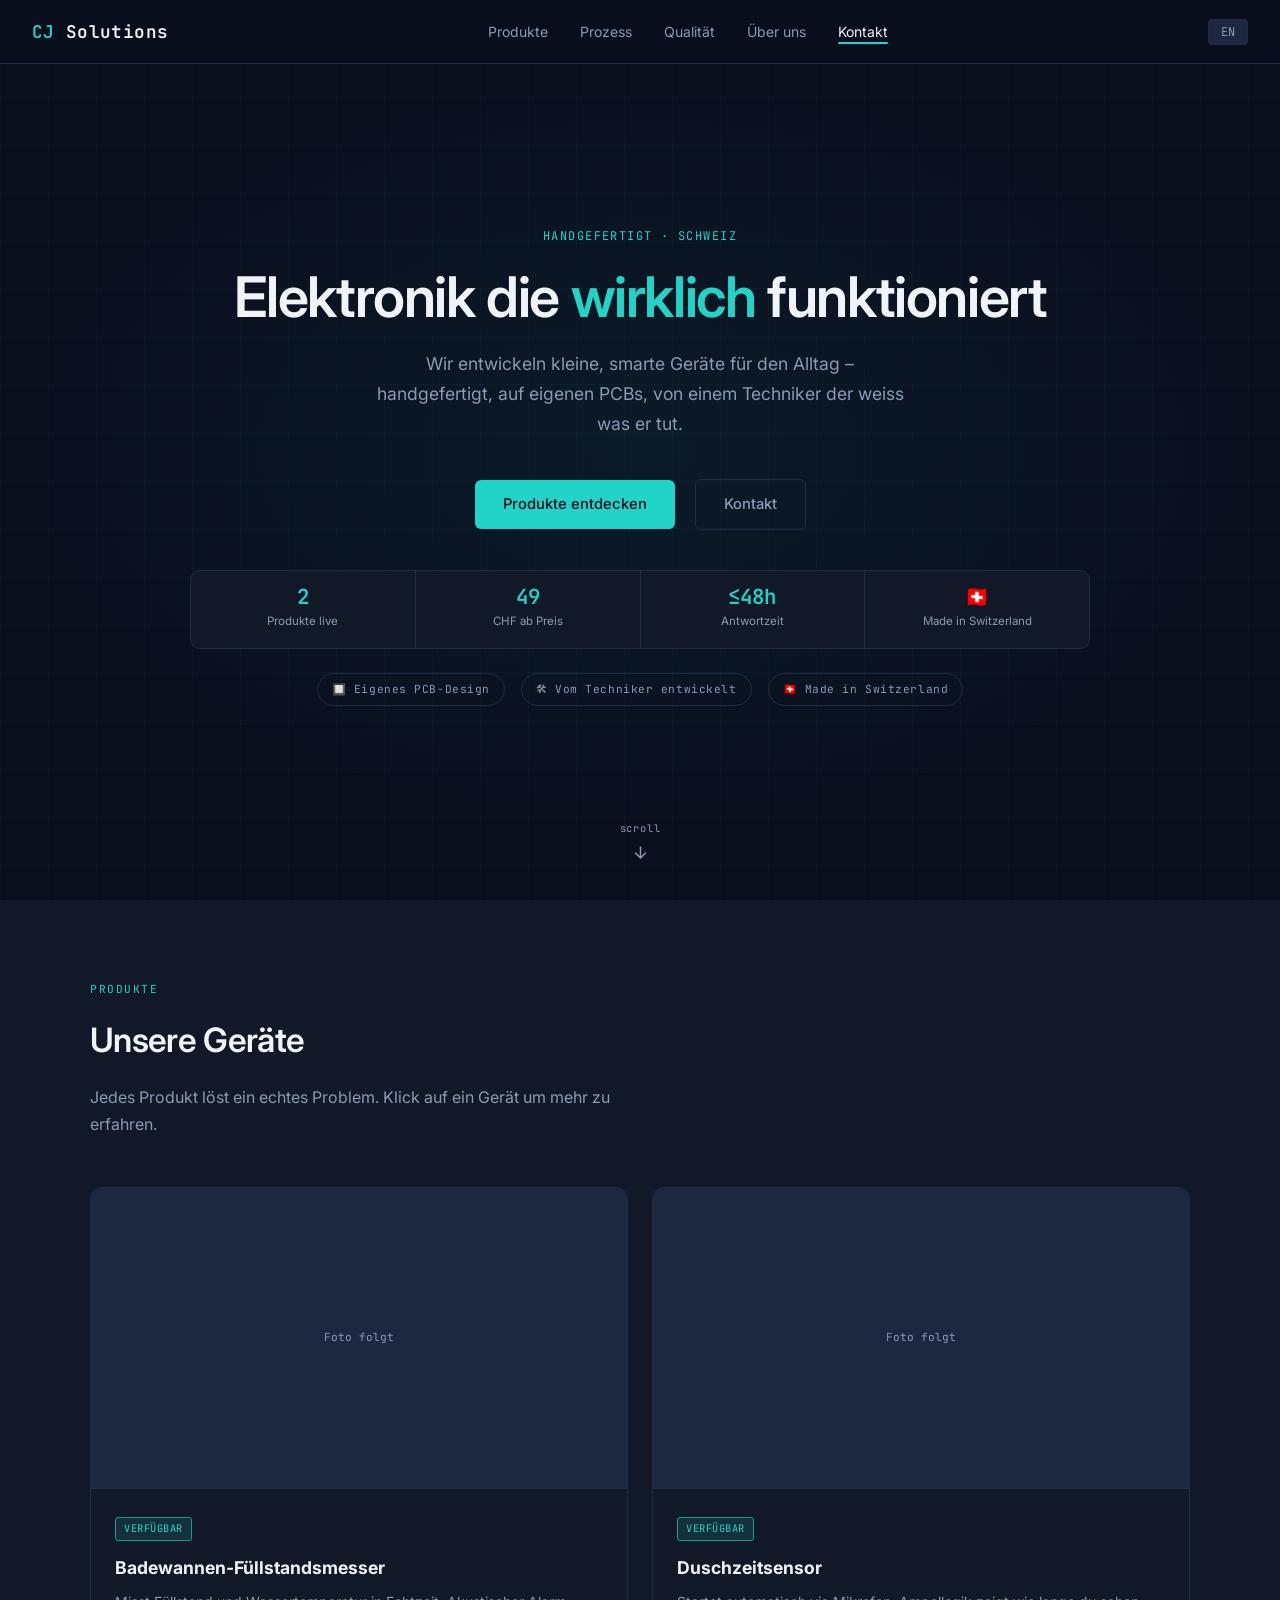
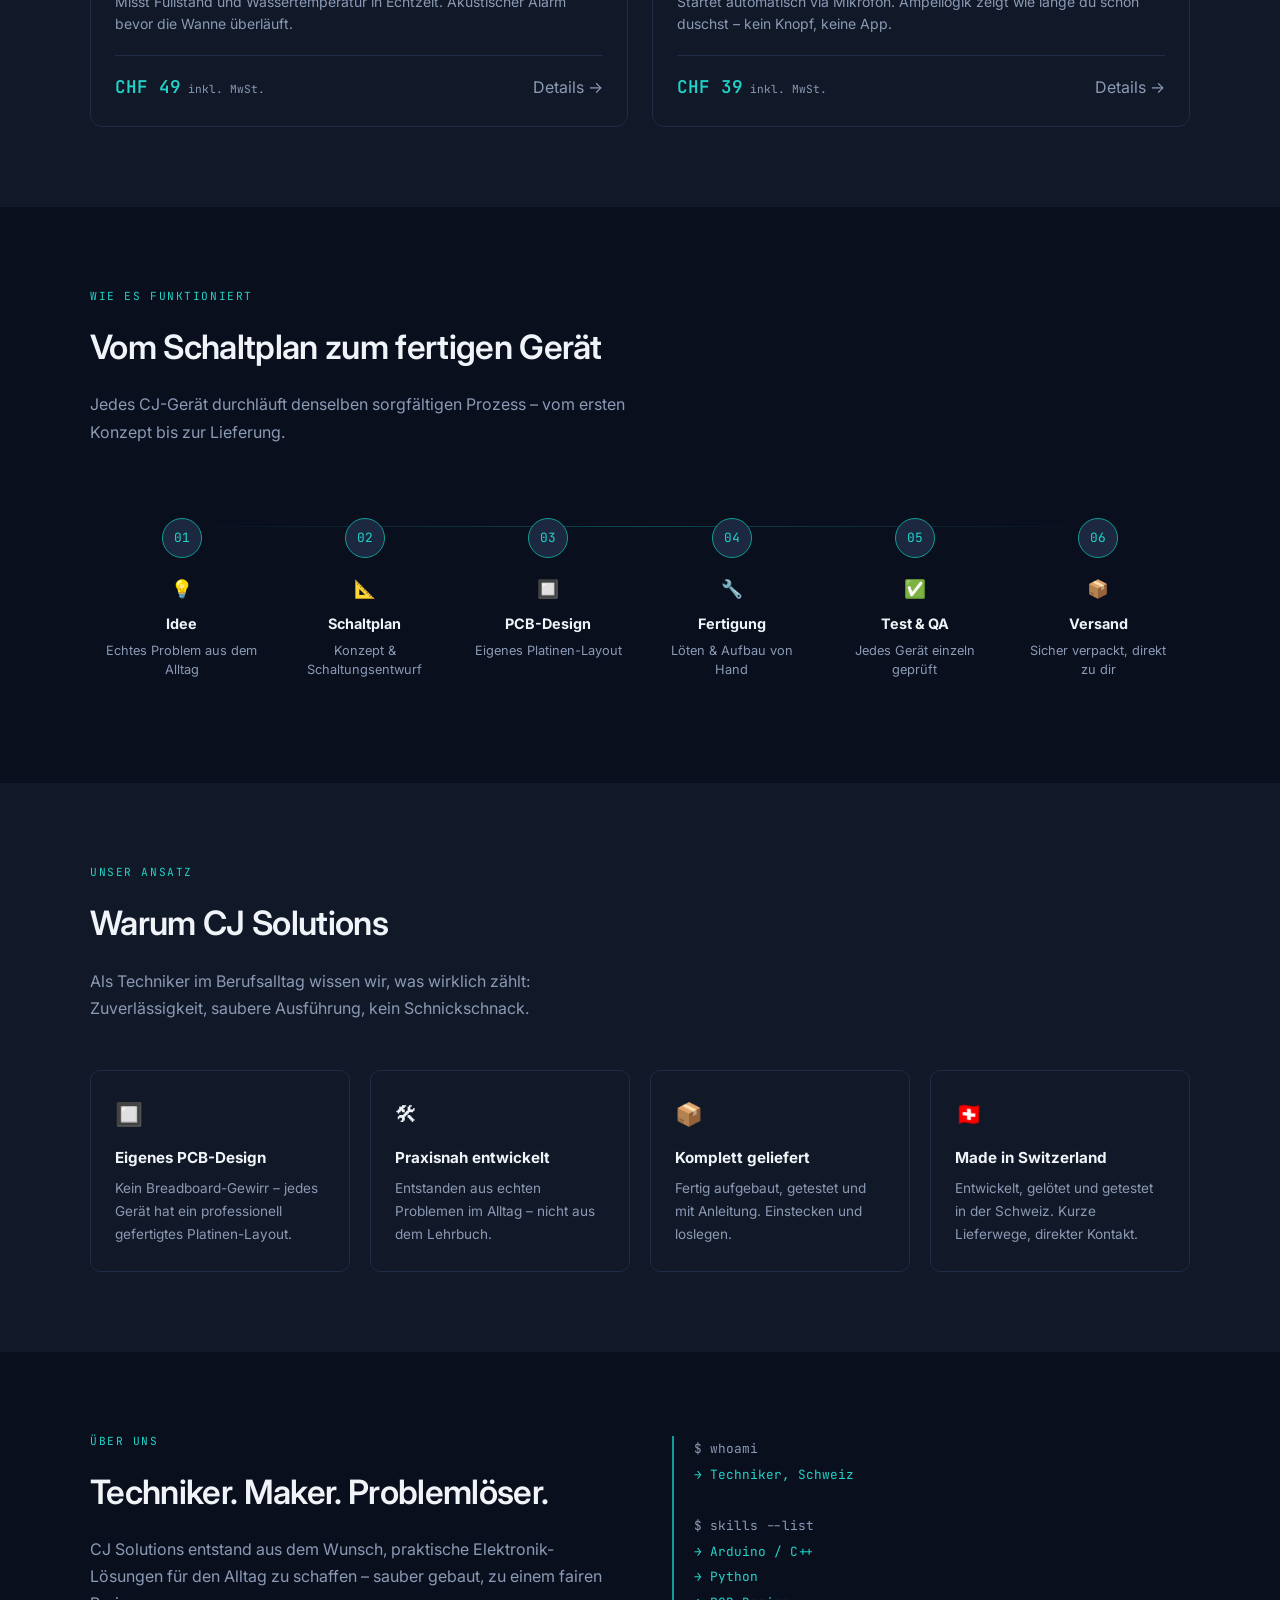
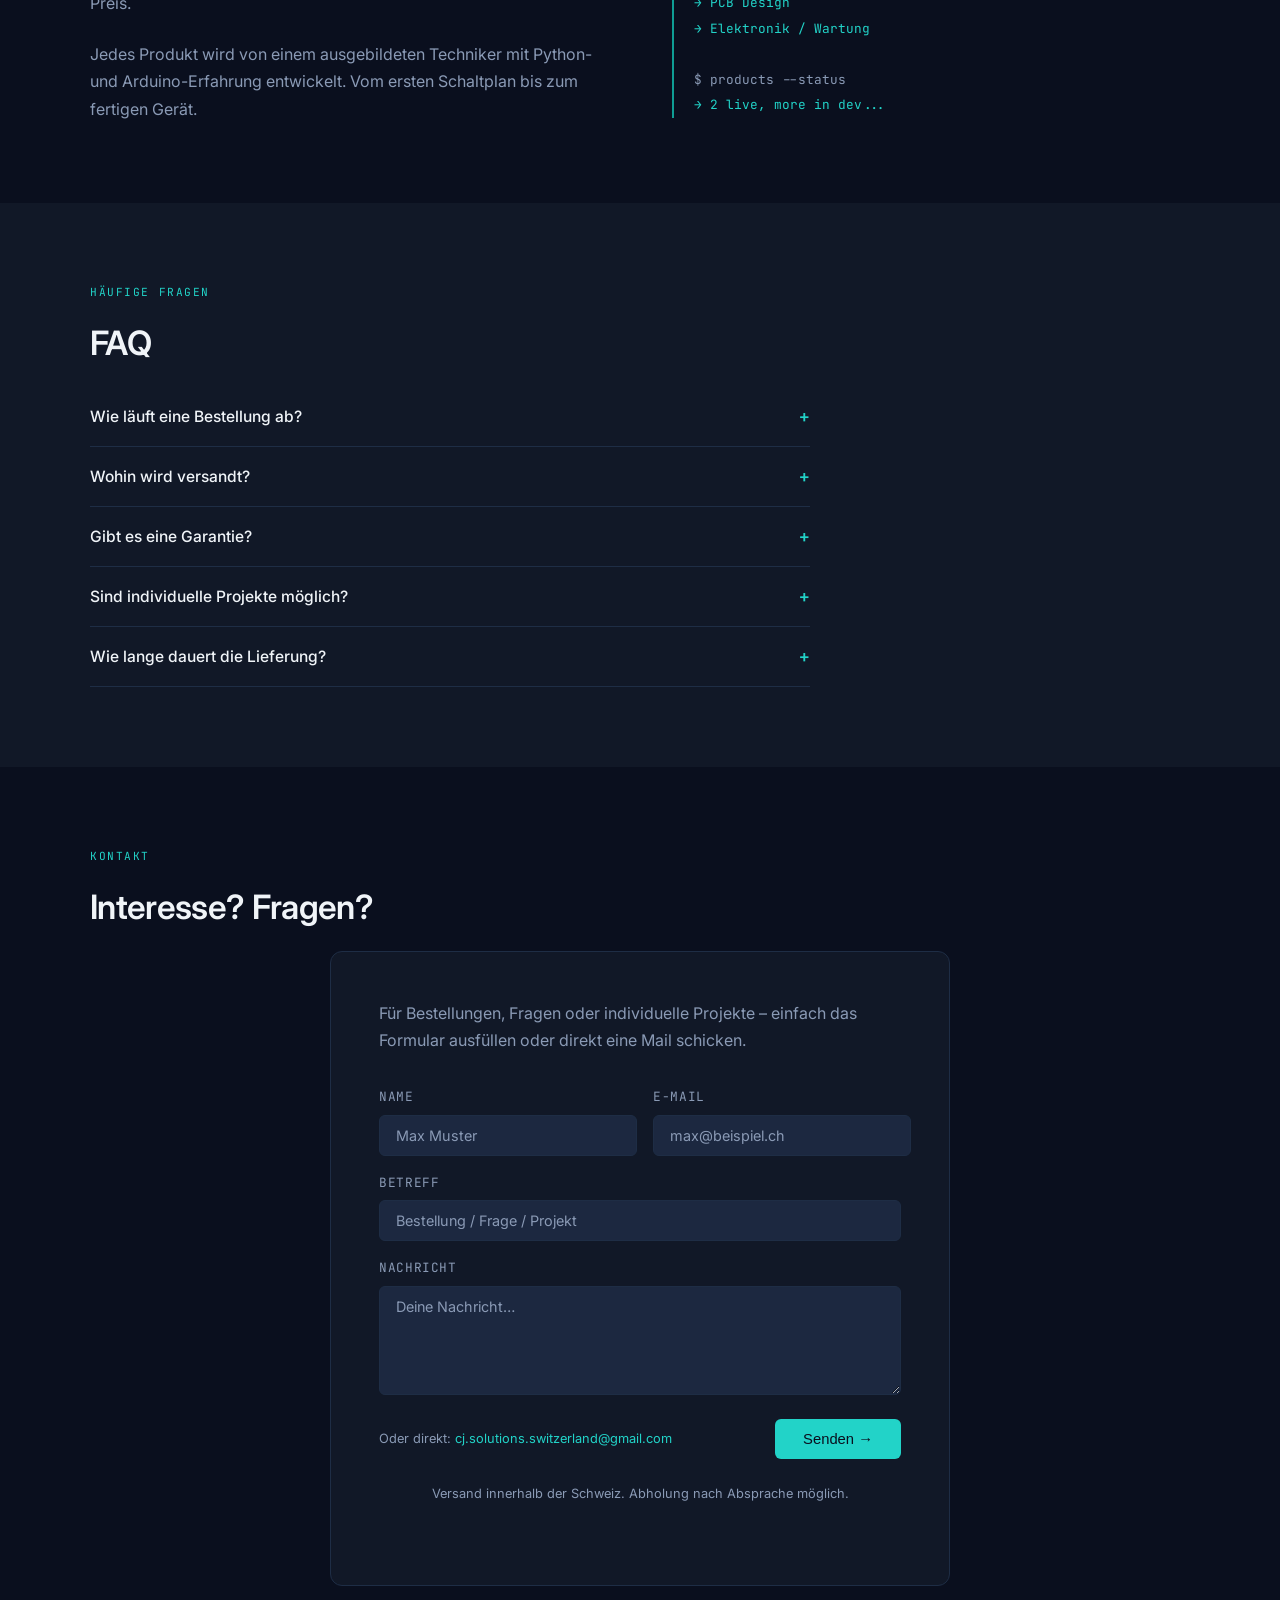
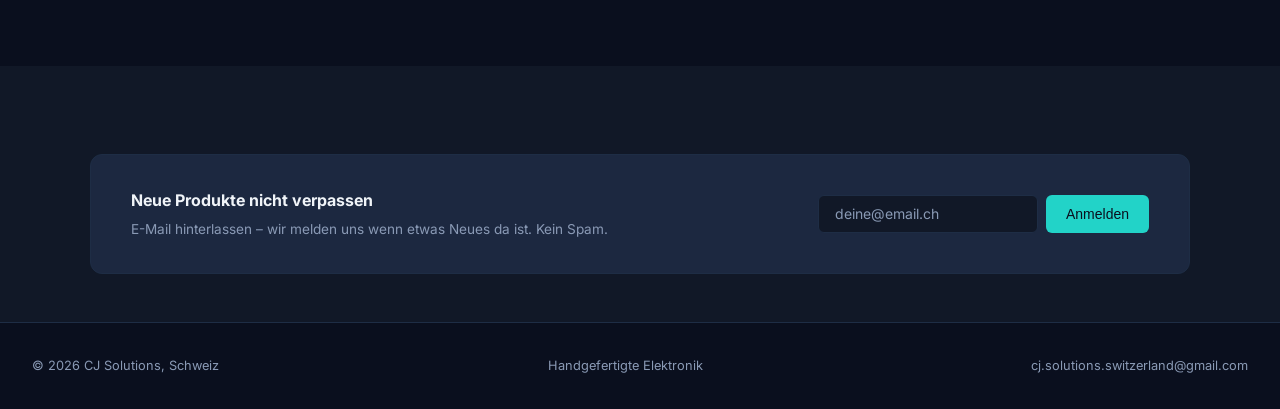
==== commit 319af4be: "Duschzeitsensor als zweites Produkt hinzugefügt - Neue Produktseite dusche.html mit animiertem Ampel" ====
--- a/index.html
+++ b/index.html
@@ -276,8 +276,8 @@
     <!-- STATS (7) -->
     <div class="hero-stats">
       <div class="hero-stat">
-        <div class="hero-stat-value">1</div>
-        <div class="hero-stat-label" data-de="Produkt live" data-en="Product live">Produkt live</div>
+        <div class="hero-stat-value">2</div>
+        <div class="hero-stat-label" data-de="Produkte live" data-en="Products live">Produkte live</div>
       </div>
       <div class="hero-stat">
         <div class="hero-stat-value">49</div>
@@ -332,20 +332,20 @@
         </div>
       </a>
 
-      <div class="product-card reveal reveal-delay-2" style="opacity:0.5; cursor:default; pointer-events:none;">
-        <div class="product-img placeholder" data-label="In Entwicklung"></div>
+      <a href="dusche.html" class="product-card reveal reveal-delay-2">
+        <div class="product-img placeholder" data-label="Foto folgt"></div>
         <div class="product-body">
-          <span class="product-tag soon" data-de="IN ENTWICKLUNG" data-en="IN DEVELOPMENT">IN ENTWICKLUNG</span>
-          <h3 data-de="Weiteres Produkt folgt" data-en="More products coming">Weiteres Produkt folgt</h3>
-          <p data-de="Neue Geräte sind in Planung. Melde dich unten für Updates an." data-en="New devices are in planning. Sign up below for updates.">
-            Neue Geräte sind in Planung. Melde dich unten für Updates an.
+          <span class="product-tag" data-de="VERFÜGBAR" data-en="AVAILABLE">VERFÜGBAR</span>
+          <h3 data-de="Duschzeitsensor" data-en="Shower Timer">Duschzeitsensor</h3>
+          <p data-de="Startet automatisch via Mikrofon. Ampellogik zeigt wie lange du schon duschst – kein Knopf, keine App." data-en="Starts automatically via microphone. Traffic light shows how long you've been showering – no button, no app.">
+            Startet automatisch via Mikrofon. Ampellogik zeigt wie lange du schon duschst – kein Knopf, keine App.
           </p>
           <div class="card-footer">
-            <div class="price" style="color:var(--muted);">— CHF</div>
-            <span class="card-arrow" style="color:var(--muted);" data-de="Bald →" data-en="Soon →">Bald →</span>
-          </div>
-        </div>
-      </div>
+            <div class="price">CHF 39<span class="price-sub"> inkl. MwSt.</span></div>
+            <span class="card-arrow" data-de="Details →" data-en="Details →">Details →</span>
+          </div>
+        </div>
+      </a>
 
     </div>
   </div>
@@ -459,7 +459,7 @@
           <div class="hl">→ Elektronik / Wartung</div>
           <br>
           <div>$ products --status</div>
-          <div class="hl">→ 1 live, more in dev...</div>
+          <div class="hl">→ 2 live, more in dev...</div>
         </div>
       </div>
     </div>
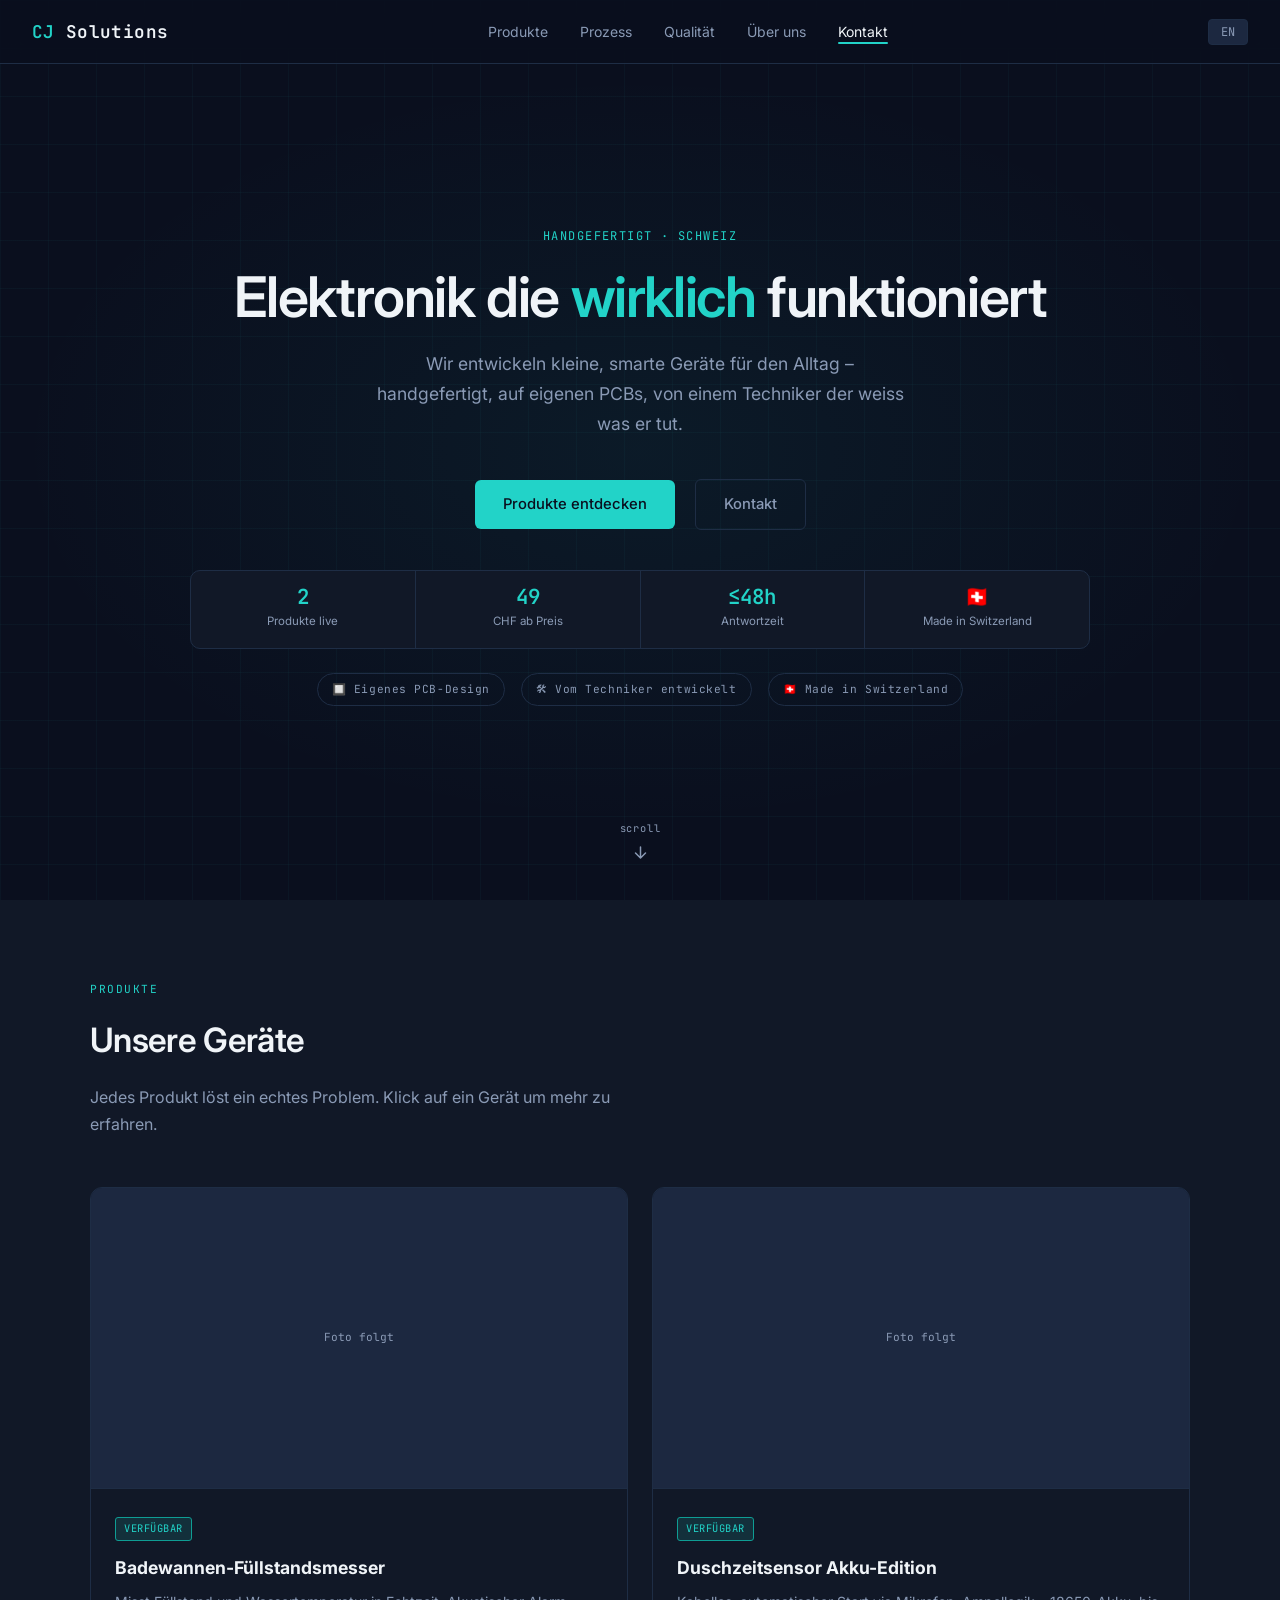
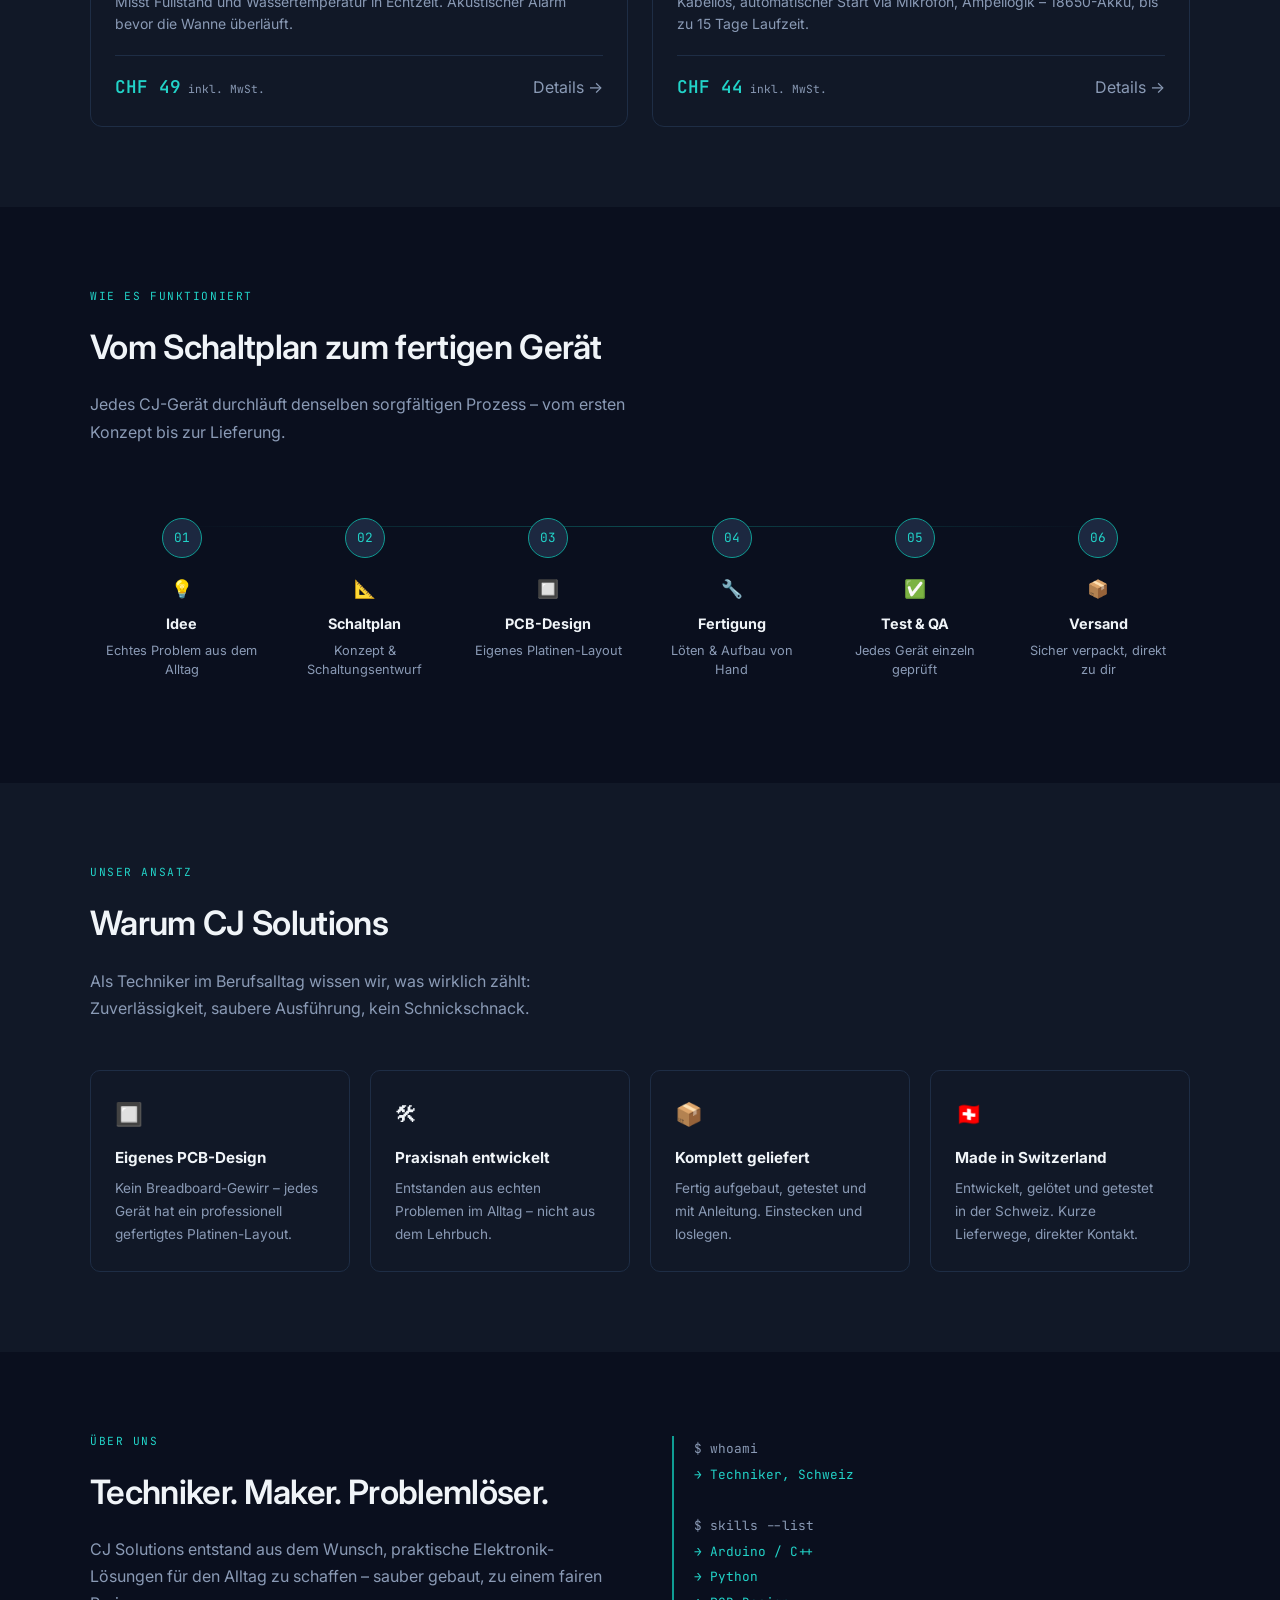
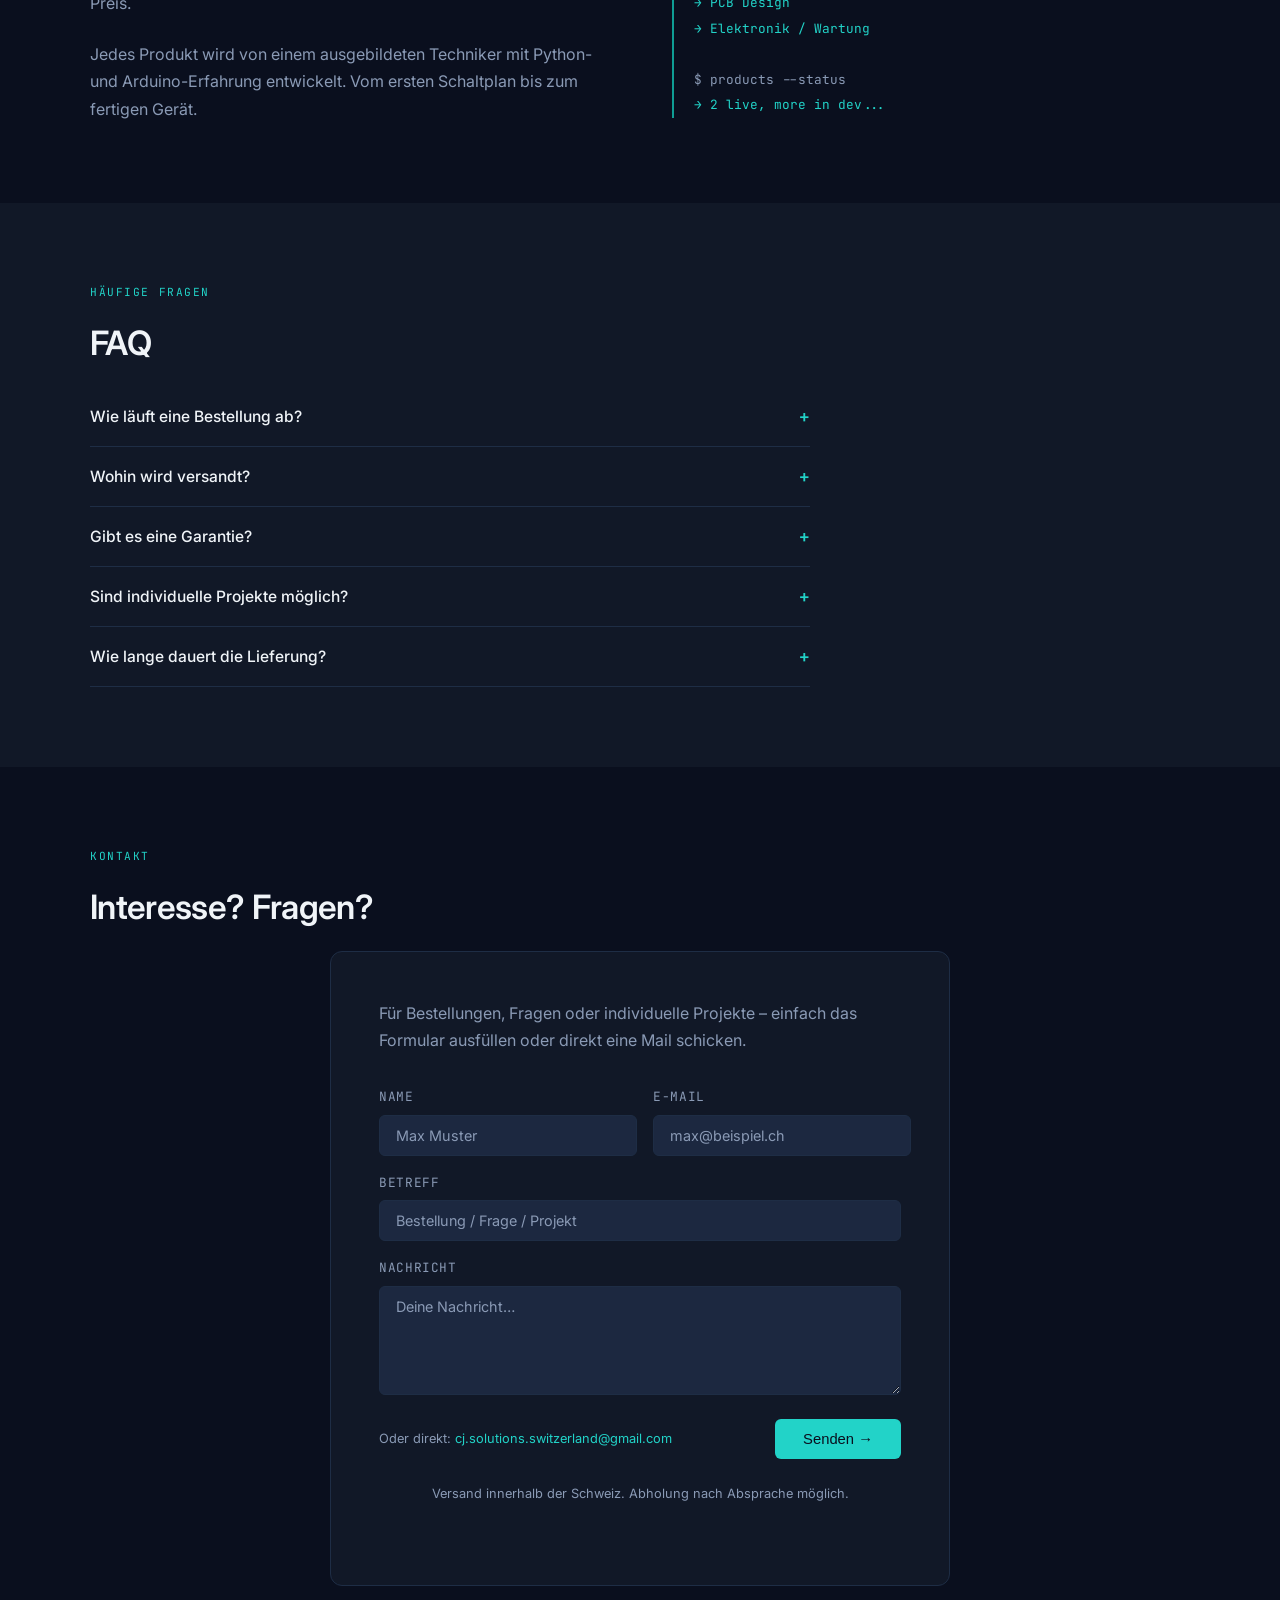
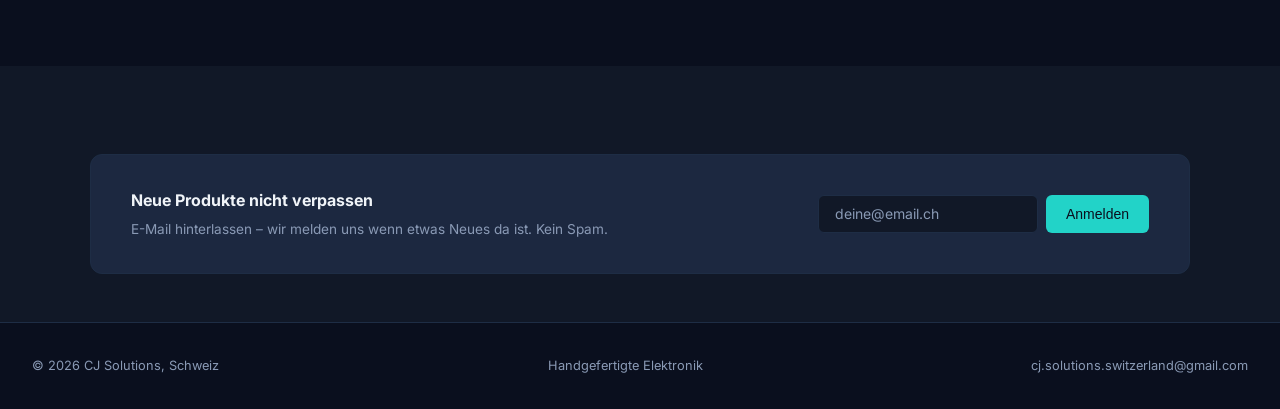
==== commit e83b6492: "Duschzeitsensor auf Akku-Edition aktualisiert - Kabellos als Hauptmerkmal: 18650 + TP4056 + MT3608 -" ====
--- a/index.html
+++ b/index.html
@@ -336,12 +336,12 @@
         <div class="product-img placeholder" data-label="Foto folgt"></div>
         <div class="product-body">
           <span class="product-tag" data-de="VERFÜGBAR" data-en="AVAILABLE">VERFÜGBAR</span>
-          <h3 data-de="Duschzeitsensor" data-en="Shower Timer">Duschzeitsensor</h3>
-          <p data-de="Startet automatisch via Mikrofon. Ampellogik zeigt wie lange du schon duschst – kein Knopf, keine App." data-en="Starts automatically via microphone. Traffic light shows how long you've been showering – no button, no app.">
-            Startet automatisch via Mikrofon. Ampellogik zeigt wie lange du schon duschst – kein Knopf, keine App.
+          <h3 data-de="Duschzeitsensor Akku-Edition" data-en="Shower Timer Battery Edition">Duschzeitsensor Akku-Edition</h3>
+          <p data-de="Kabellos, automatischer Start via Mikrofon, Ampellogik – 18650-Akku, bis zu 15 Tage Laufzeit." data-en="Wireless, automatic start via microphone, traffic light – 18650 battery, up to 15 days runtime.">
+            Kabellos, automatischer Start via Mikrofon, Ampellogik – 18650-Akku, bis zu 15 Tage Laufzeit.
           </p>
           <div class="card-footer">
-            <div class="price">CHF 39<span class="price-sub"> inkl. MwSt.</span></div>
+            <div class="price">CHF 44<span class="price-sub"> inkl. MwSt.</span></div>
             <span class="card-arrow" data-de="Details →" data-en="Details →">Details →</span>
           </div>
         </div>
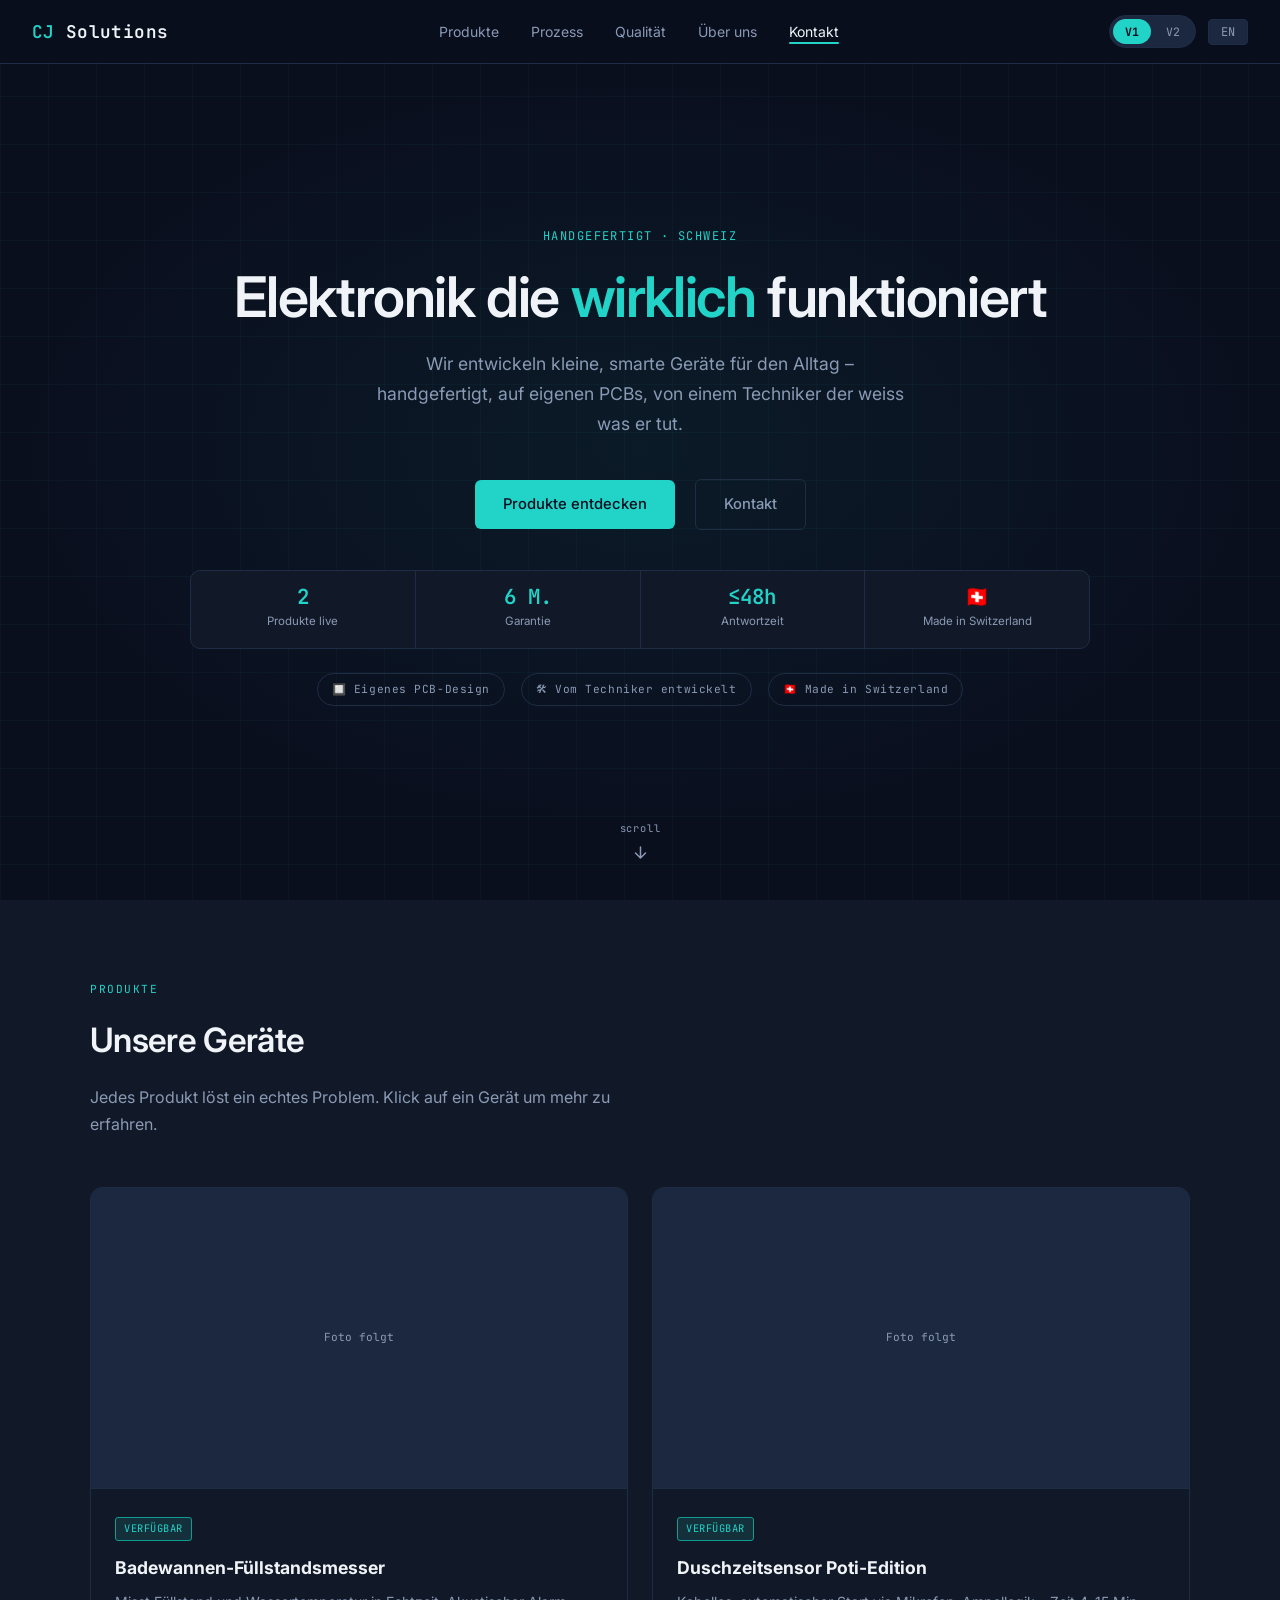
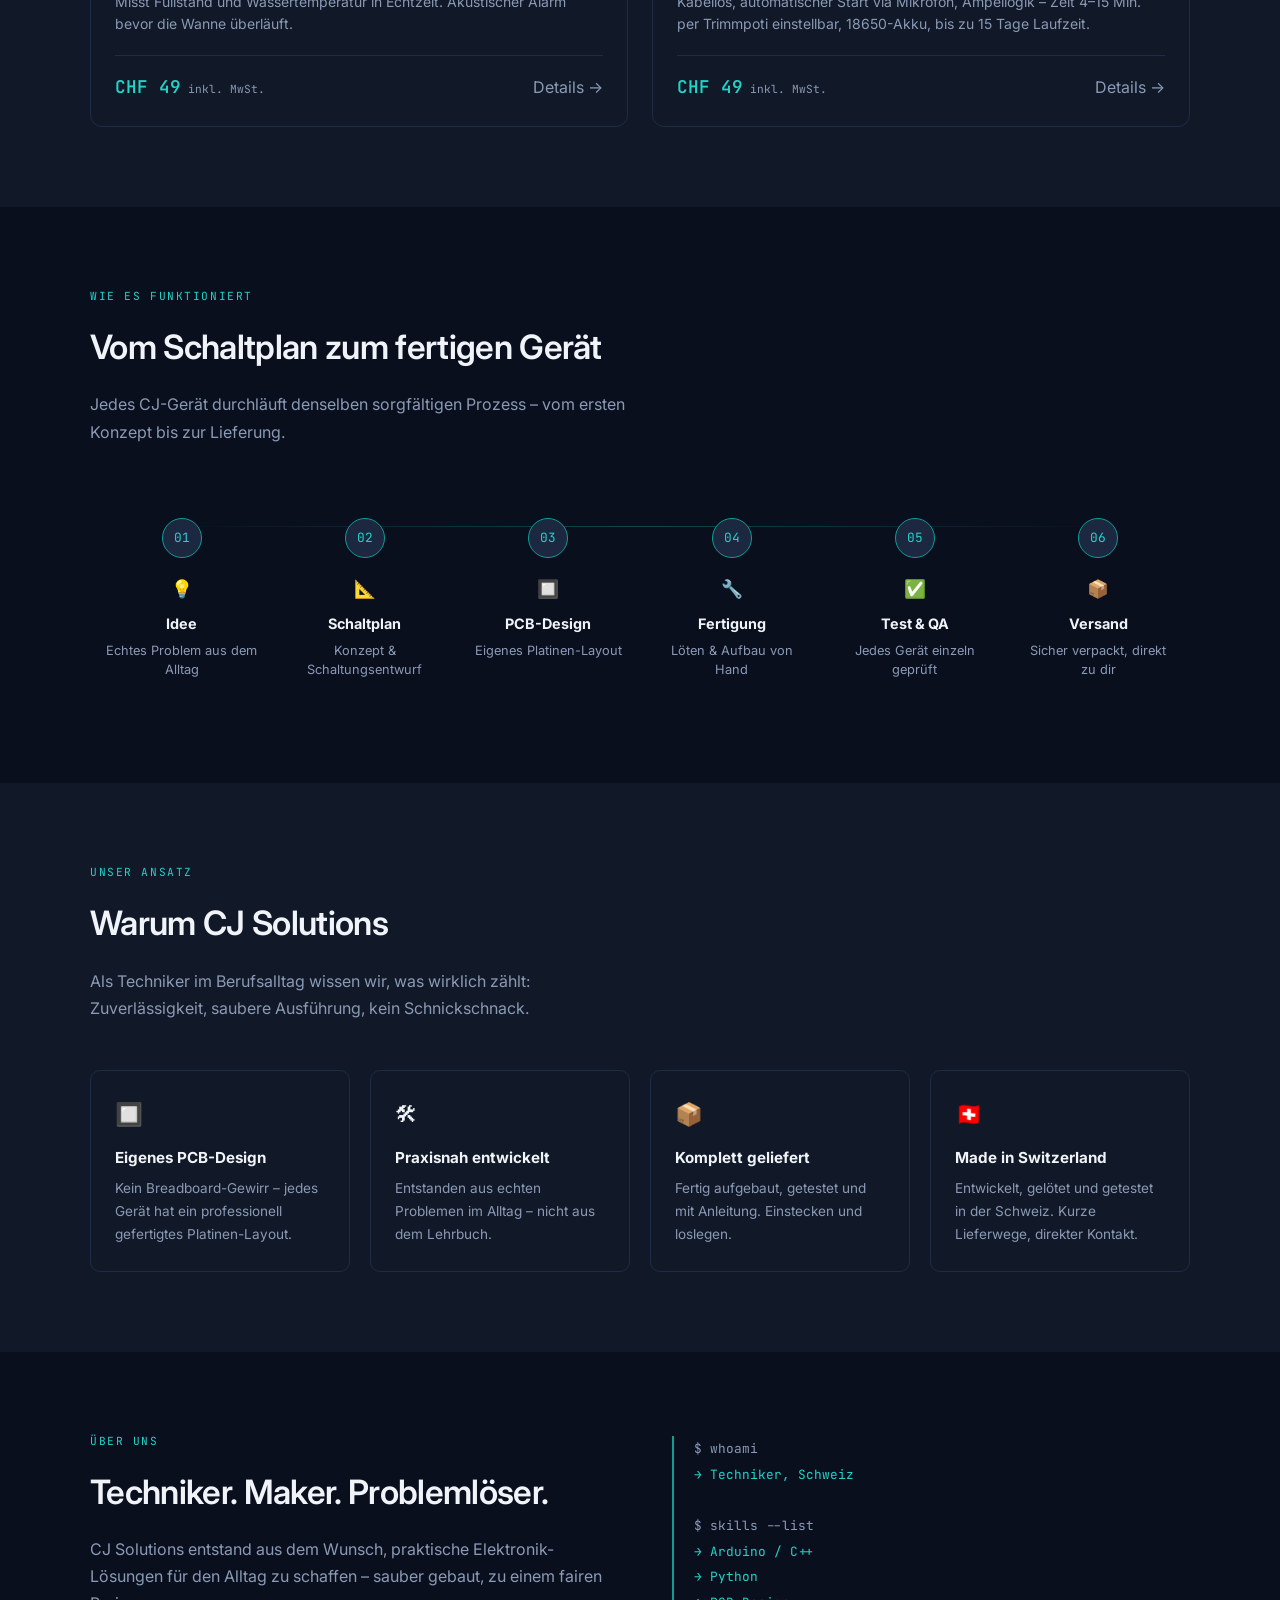
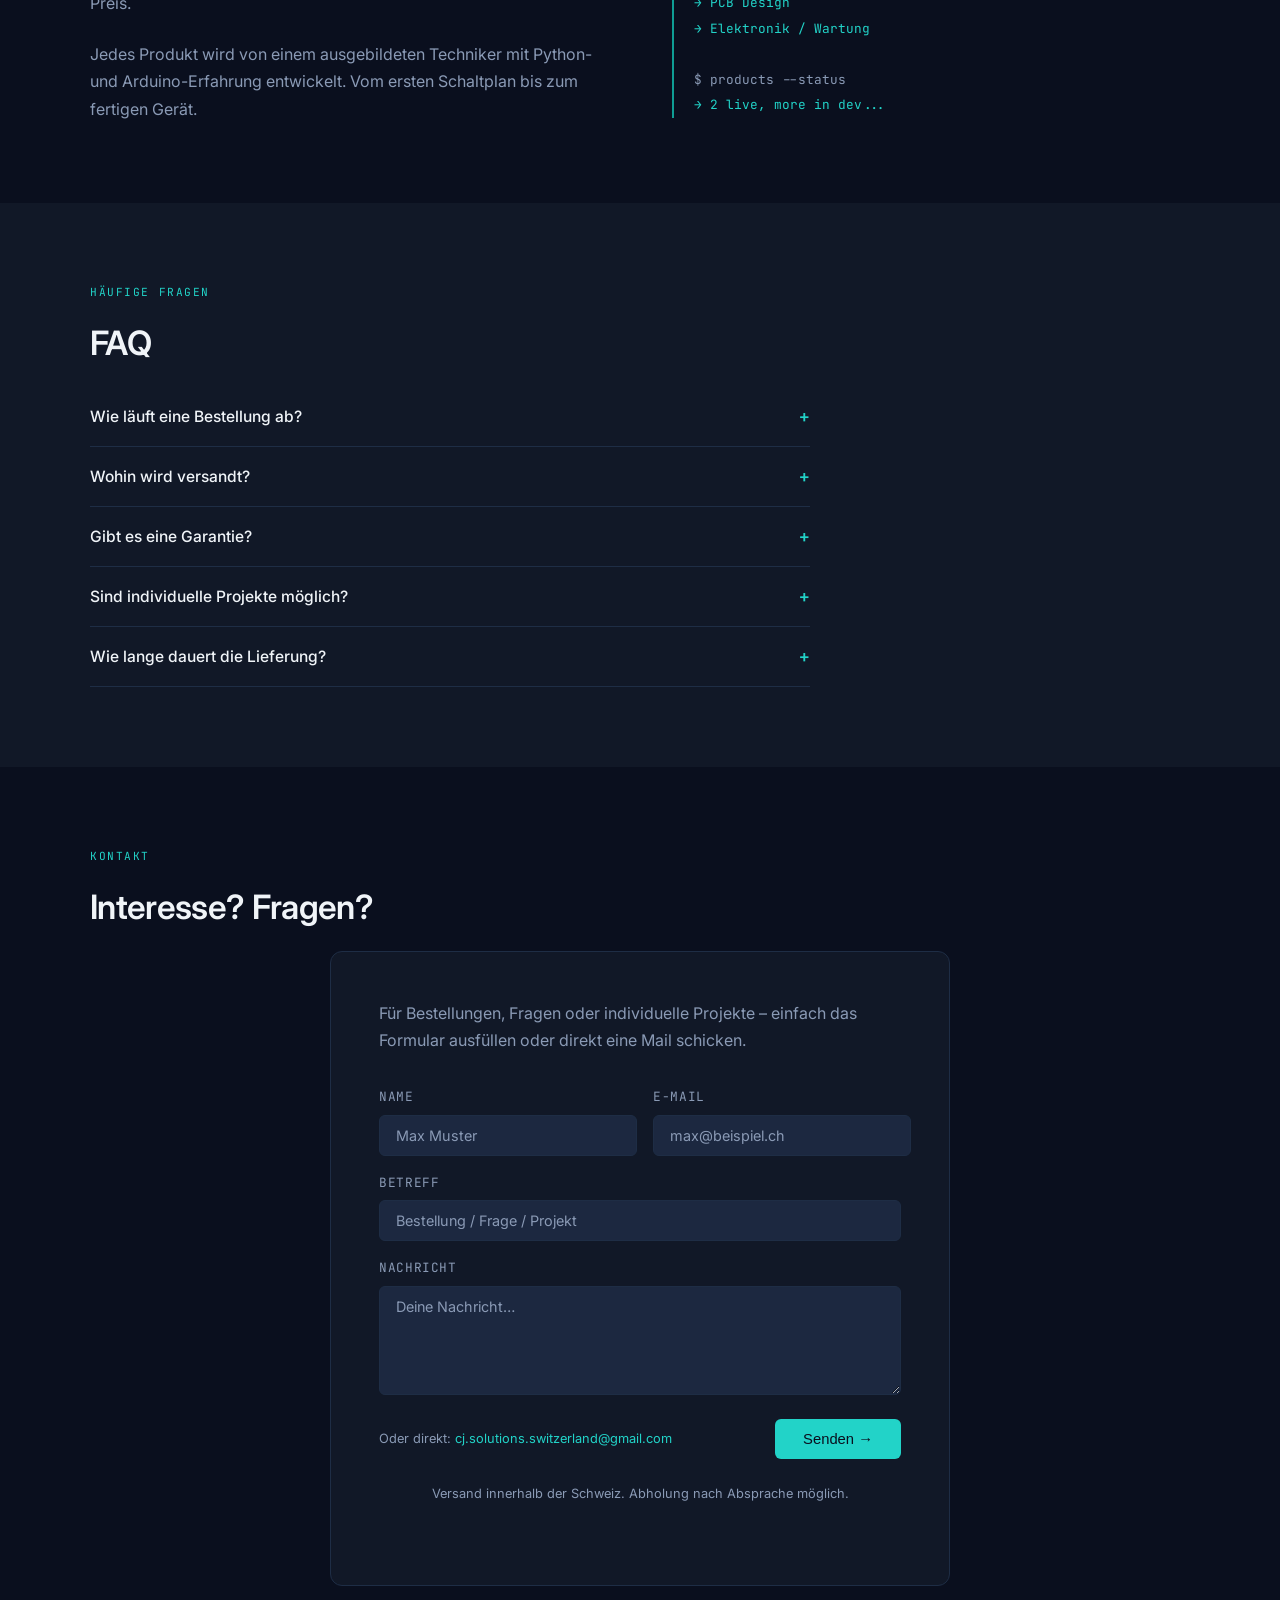
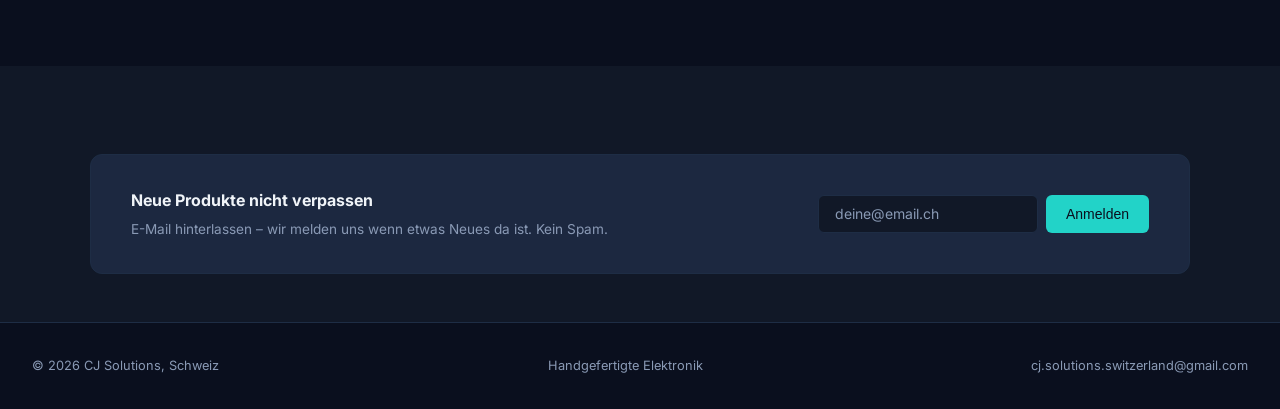
==== commit bb33eb42: "Website V2 hinzugefügt: Tailwind CSS, verspielte Ästhetik, V1/V2-Umschalter - Neue v2/index.html mit" ====
--- a/index.html
+++ b/index.html
@@ -243,6 +243,10 @@
     <li><a href="#kontakt" data-de="Kontakt" data-en="Contact">Kontakt</a></li>
   </ul>
   <div style="display:flex;align-items:center;gap:0.75rem;">
+    <div style="display:flex;align-items:center;gap:3px;background:#1c2840;border:1px solid #1e2d45;border-radius:99px;padding:3px;">
+      <span style="font-family:'JetBrains Mono',monospace;font-size:0.72rem;background:var(--cyan);color:var(--navy);font-weight:700;padding:3px 12px;border-radius:99px;">V1</span>
+      <a href="v2/index.html" style="font-family:'JetBrains Mono',monospace;font-size:0.72rem;color:var(--muted);padding:3px 12px;border-radius:99px;text-decoration:none;transition:color 0.2s;" onmouseover="this.style.color='var(--cyan)'" onmouseout="this.style.color='var(--muted)'">V2</a>
+    </div>
     <button class="lang-btn" id="langToggle">EN</button>
     <button class="burger" id="burgerBtn" aria-label="Menü öffnen">
       <span></span><span></span><span></span>
@@ -280,8 +284,8 @@
         <div class="hero-stat-label" data-de="Produkte live" data-en="Products live">Produkte live</div>
       </div>
       <div class="hero-stat">
-        <div class="hero-stat-value">49</div>
-        <div class="hero-stat-label" data-de="CHF ab Preis" data-en="CHF from price">CHF ab Preis</div>
+        <div class="hero-stat-value">6 M.</div>
+        <div class="hero-stat-label" data-de="Garantie" data-en="Warranty">Garantie</div>
       </div>
       <div class="hero-stat">
         <div class="hero-stat-value">≤48h</div>
@@ -336,12 +340,12 @@
         <div class="product-img placeholder" data-label="Foto folgt"></div>
         <div class="product-body">
           <span class="product-tag" data-de="VERFÜGBAR" data-en="AVAILABLE">VERFÜGBAR</span>
-          <h3 data-de="Duschzeitsensor Akku-Edition" data-en="Shower Timer Battery Edition">Duschzeitsensor Akku-Edition</h3>
-          <p data-de="Kabellos, automatischer Start via Mikrofon, Ampellogik – 18650-Akku, bis zu 15 Tage Laufzeit." data-en="Wireless, automatic start via microphone, traffic light – 18650 battery, up to 15 days runtime.">
-            Kabellos, automatischer Start via Mikrofon, Ampellogik – 18650-Akku, bis zu 15 Tage Laufzeit.
+          <h3 data-de="Duschzeitsensor Poti-Edition" data-en="Shower Timer Poti Edition">Duschzeitsensor Poti-Edition</h3>
+          <p data-de="Kabellos, automatischer Start via Mikrofon, Ampellogik – Zeit 4–15 Min. per Trimmpoti einstellbar, 18650-Akku, bis zu 15 Tage Laufzeit." data-en="Wireless, automatic start via microphone, traffic light – time 4–15 min. adjustable via trim pot, 18650 battery, up to 15 days runtime.">
+            Kabellos, automatischer Start via Mikrofon, Ampellogik – Zeit 4–15 Min. per Trimmpoti einstellbar, 18650-Akku, bis zu 15 Tage Laufzeit.
           </p>
           <div class="card-footer">
-            <div class="price">CHF 44<span class="price-sub"> inkl. MwSt.</span></div>
+            <div class="price">CHF 49<span class="price-sub"> inkl. MwSt.</span></div>
             <span class="card-arrow" data-de="Details →" data-en="Details →">Details →</span>
           </div>
         </div>
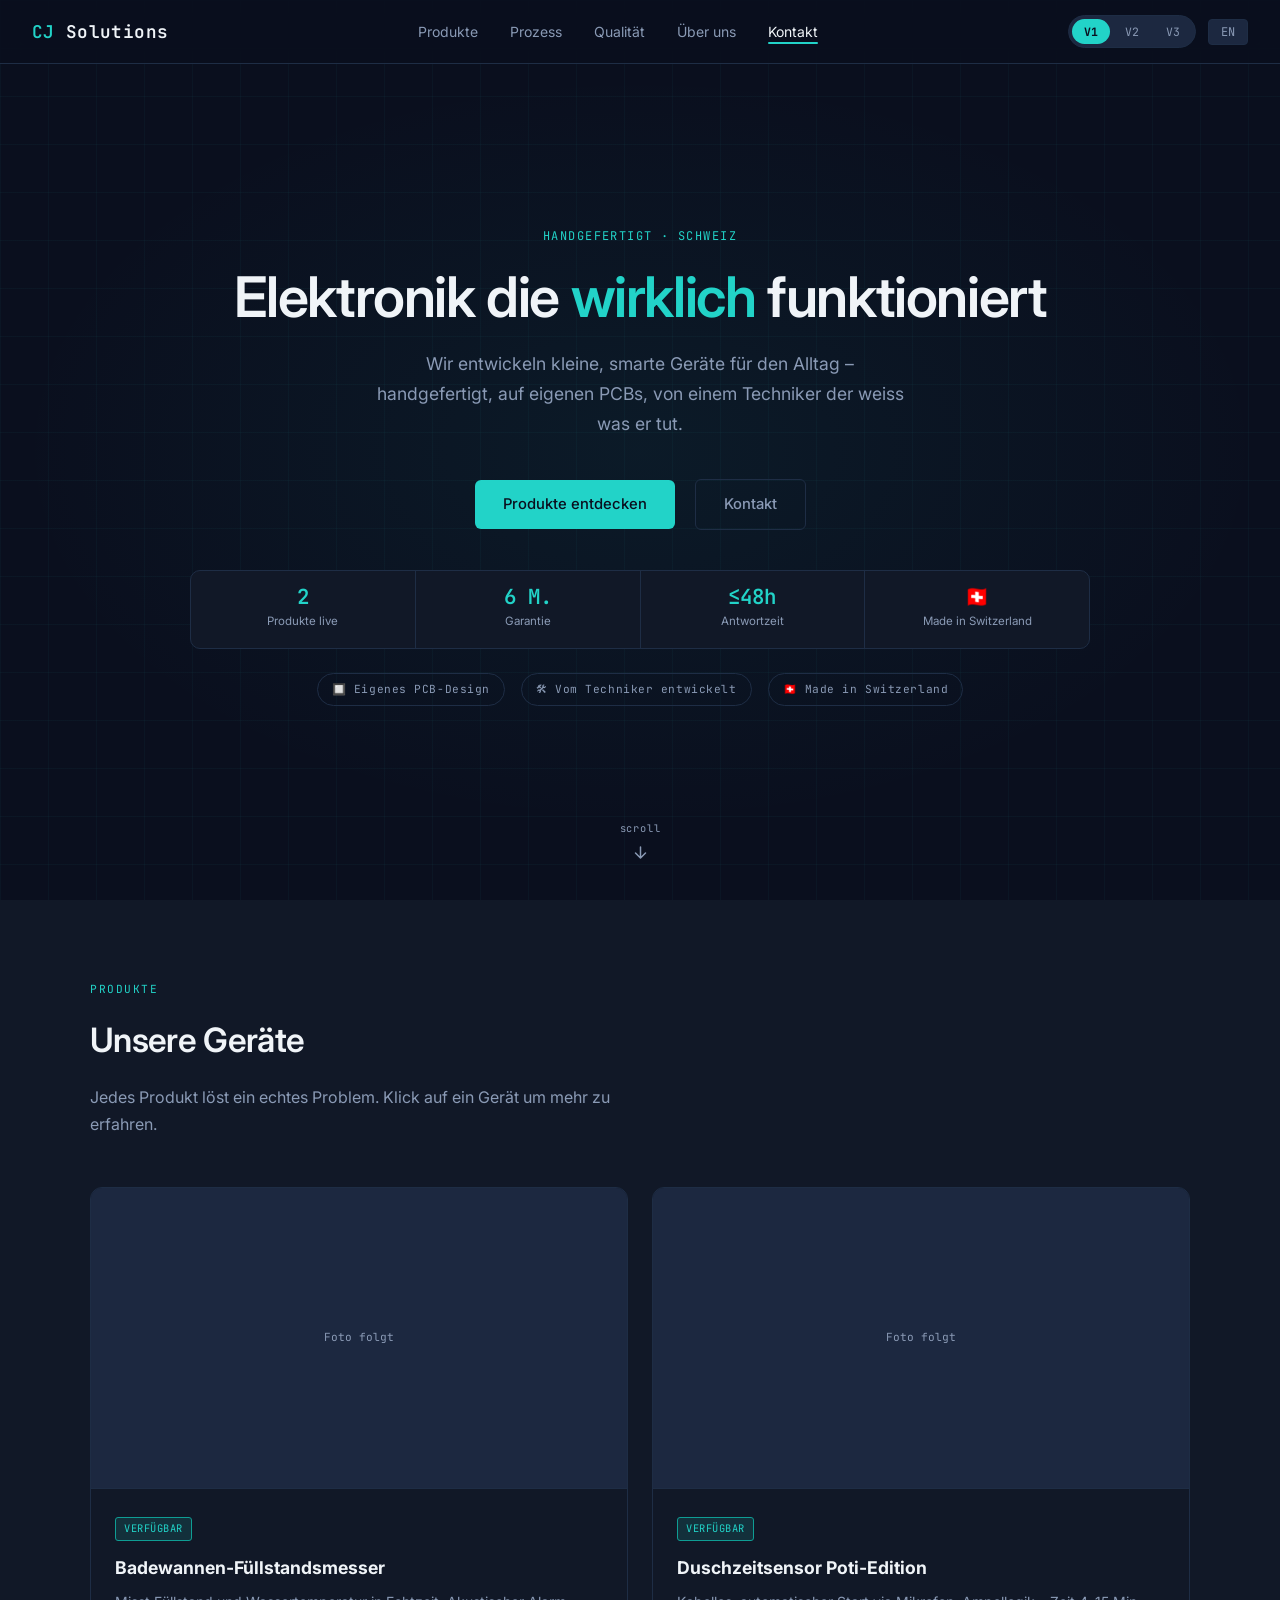
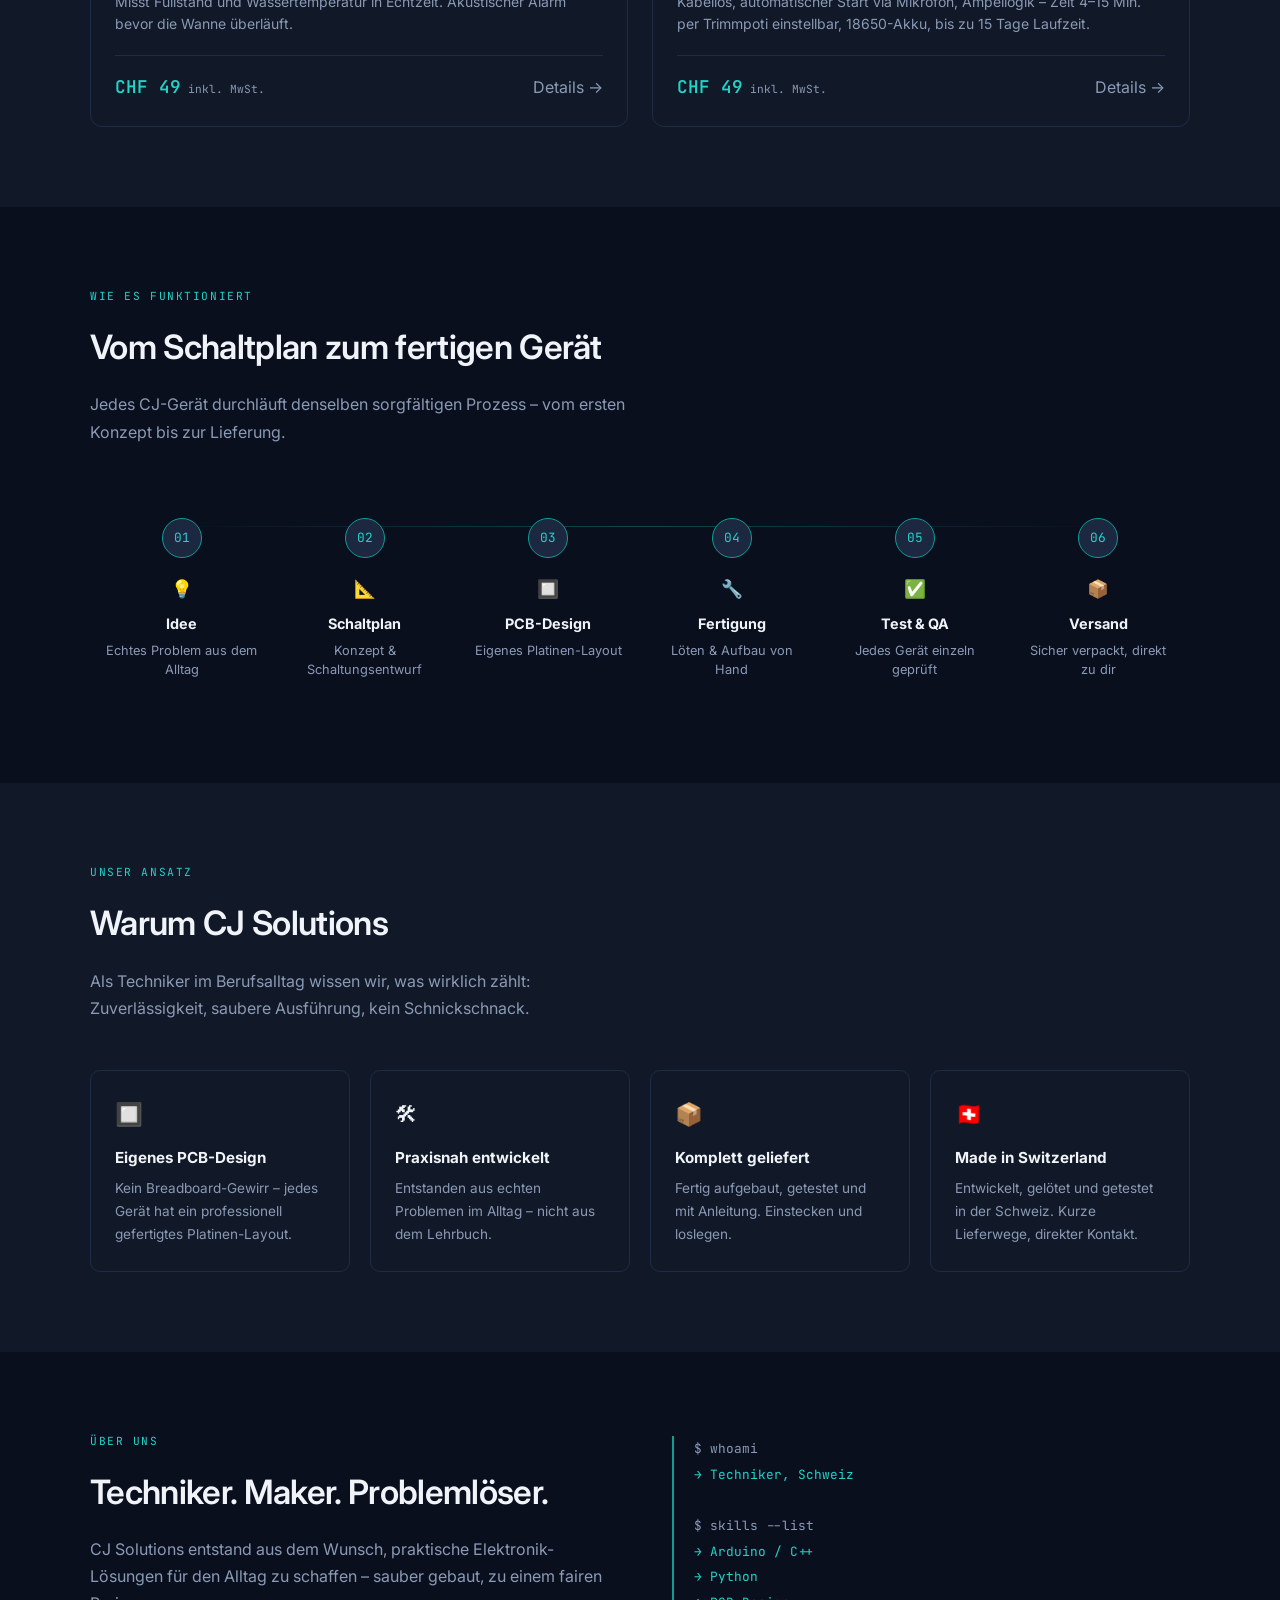
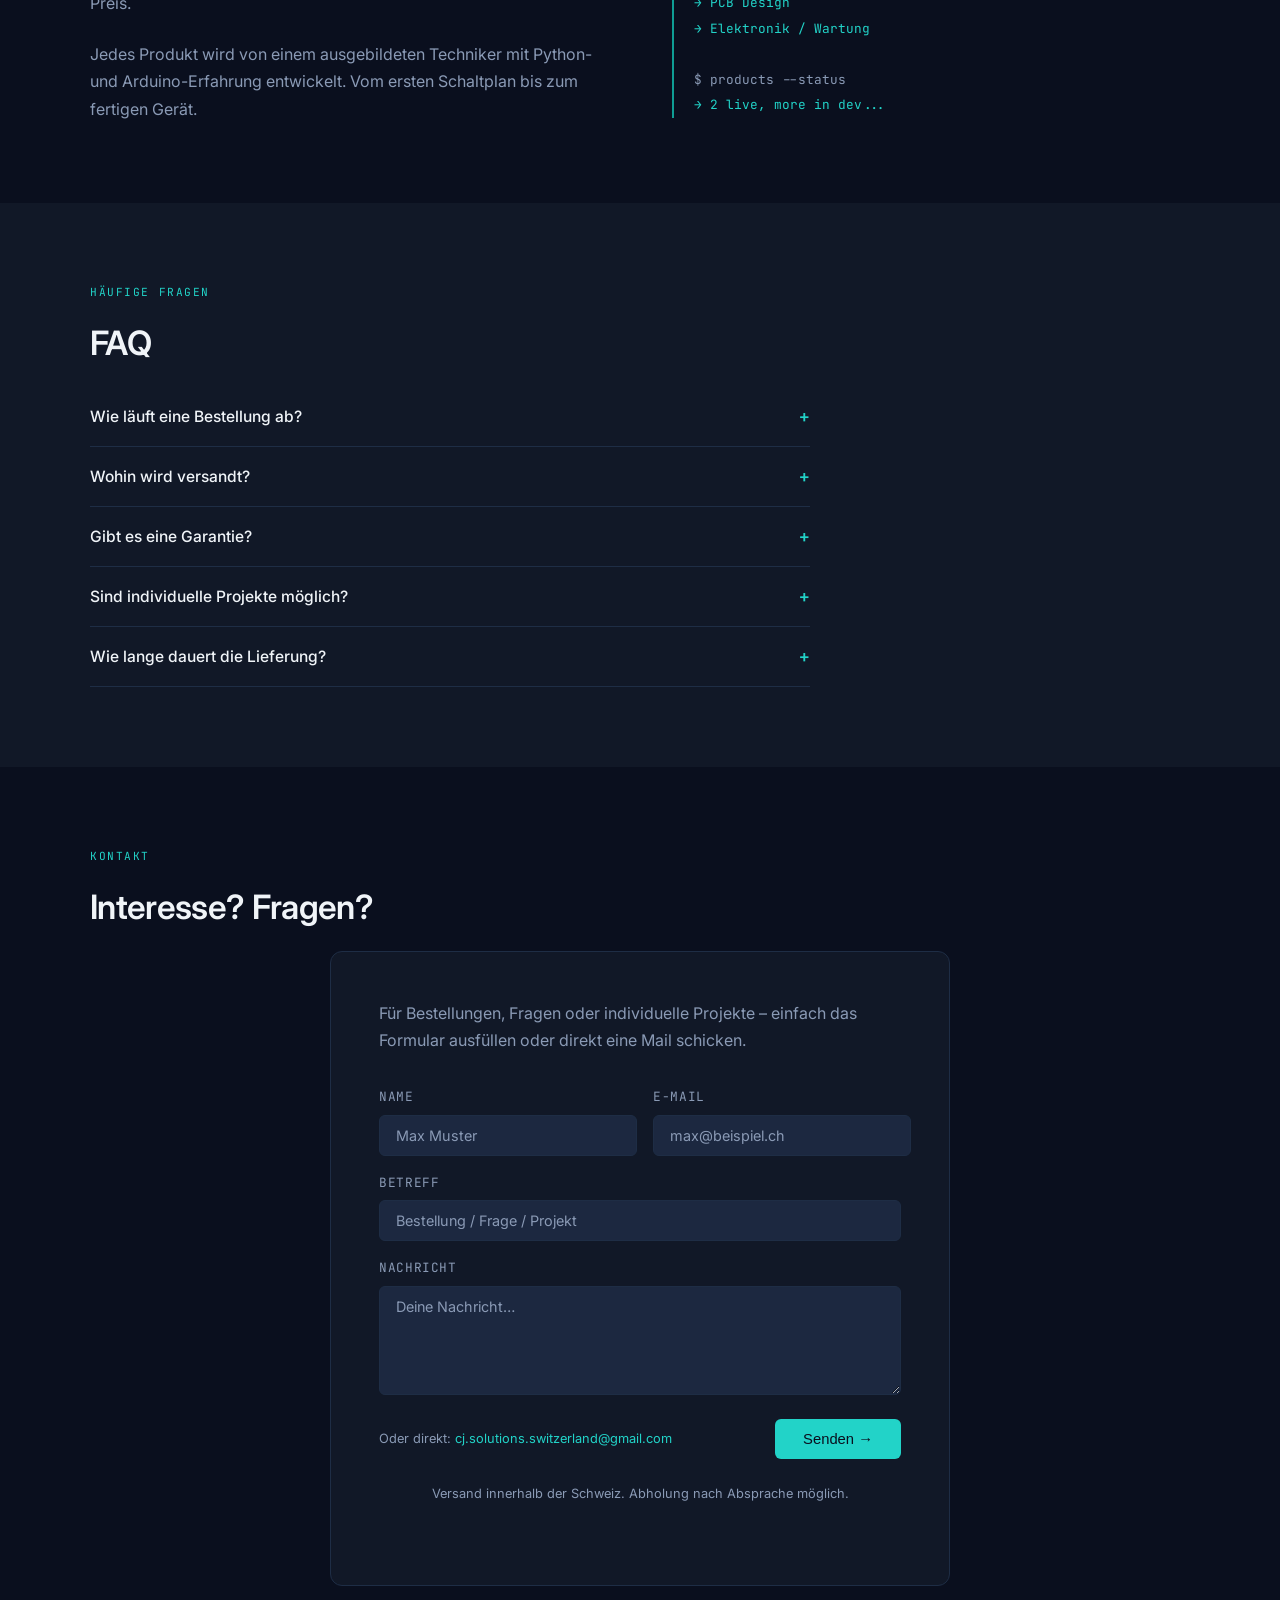
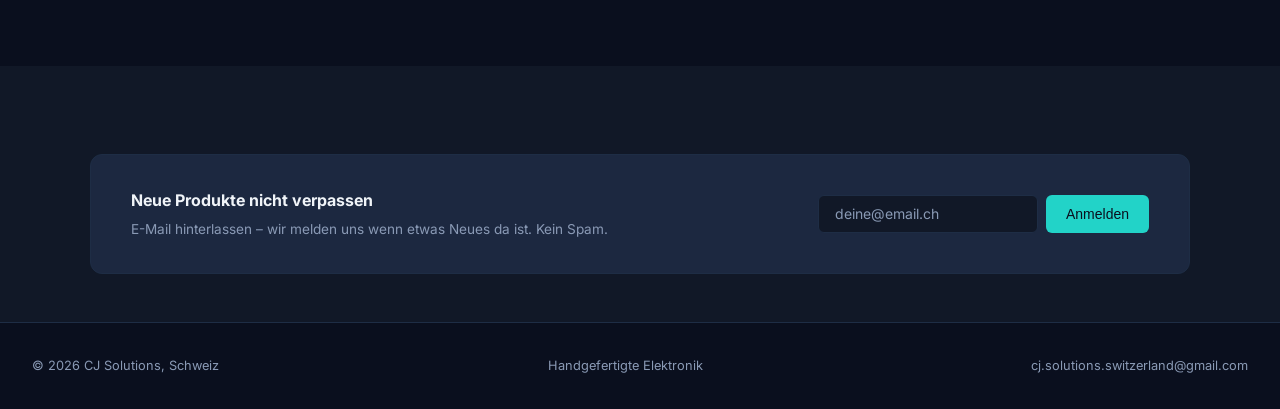
==== commit 1b01e0b5: "Website V3 hinzugefügt: shadcn/ui Design-System, Light-Mode, Bento-Grid - Neue v3/index.html mit sha" ====
--- a/index.html
+++ b/index.html
@@ -246,6 +246,7 @@
     <div style="display:flex;align-items:center;gap:3px;background:#1c2840;border:1px solid #1e2d45;border-radius:99px;padding:3px;">
       <span style="font-family:'JetBrains Mono',monospace;font-size:0.72rem;background:var(--cyan);color:var(--navy);font-weight:700;padding:3px 12px;border-radius:99px;">V1</span>
       <a href="v2/index.html" style="font-family:'JetBrains Mono',monospace;font-size:0.72rem;color:var(--muted);padding:3px 12px;border-radius:99px;text-decoration:none;transition:color 0.2s;" onmouseover="this.style.color='var(--cyan)'" onmouseout="this.style.color='var(--muted)'">V2</a>
+      <a href="v3/index.html" style="font-family:'JetBrains Mono',monospace;font-size:0.72rem;color:var(--muted);padding:3px 12px;border-radius:99px;text-decoration:none;transition:color 0.2s;" onmouseover="this.style.color='var(--cyan)'" onmouseout="this.style.color='var(--muted)'">V3</a>
     </div>
     <button class="lang-btn" id="langToggle">EN</button>
     <button class="burger" id="burgerBtn" aria-label="Menü öffnen">
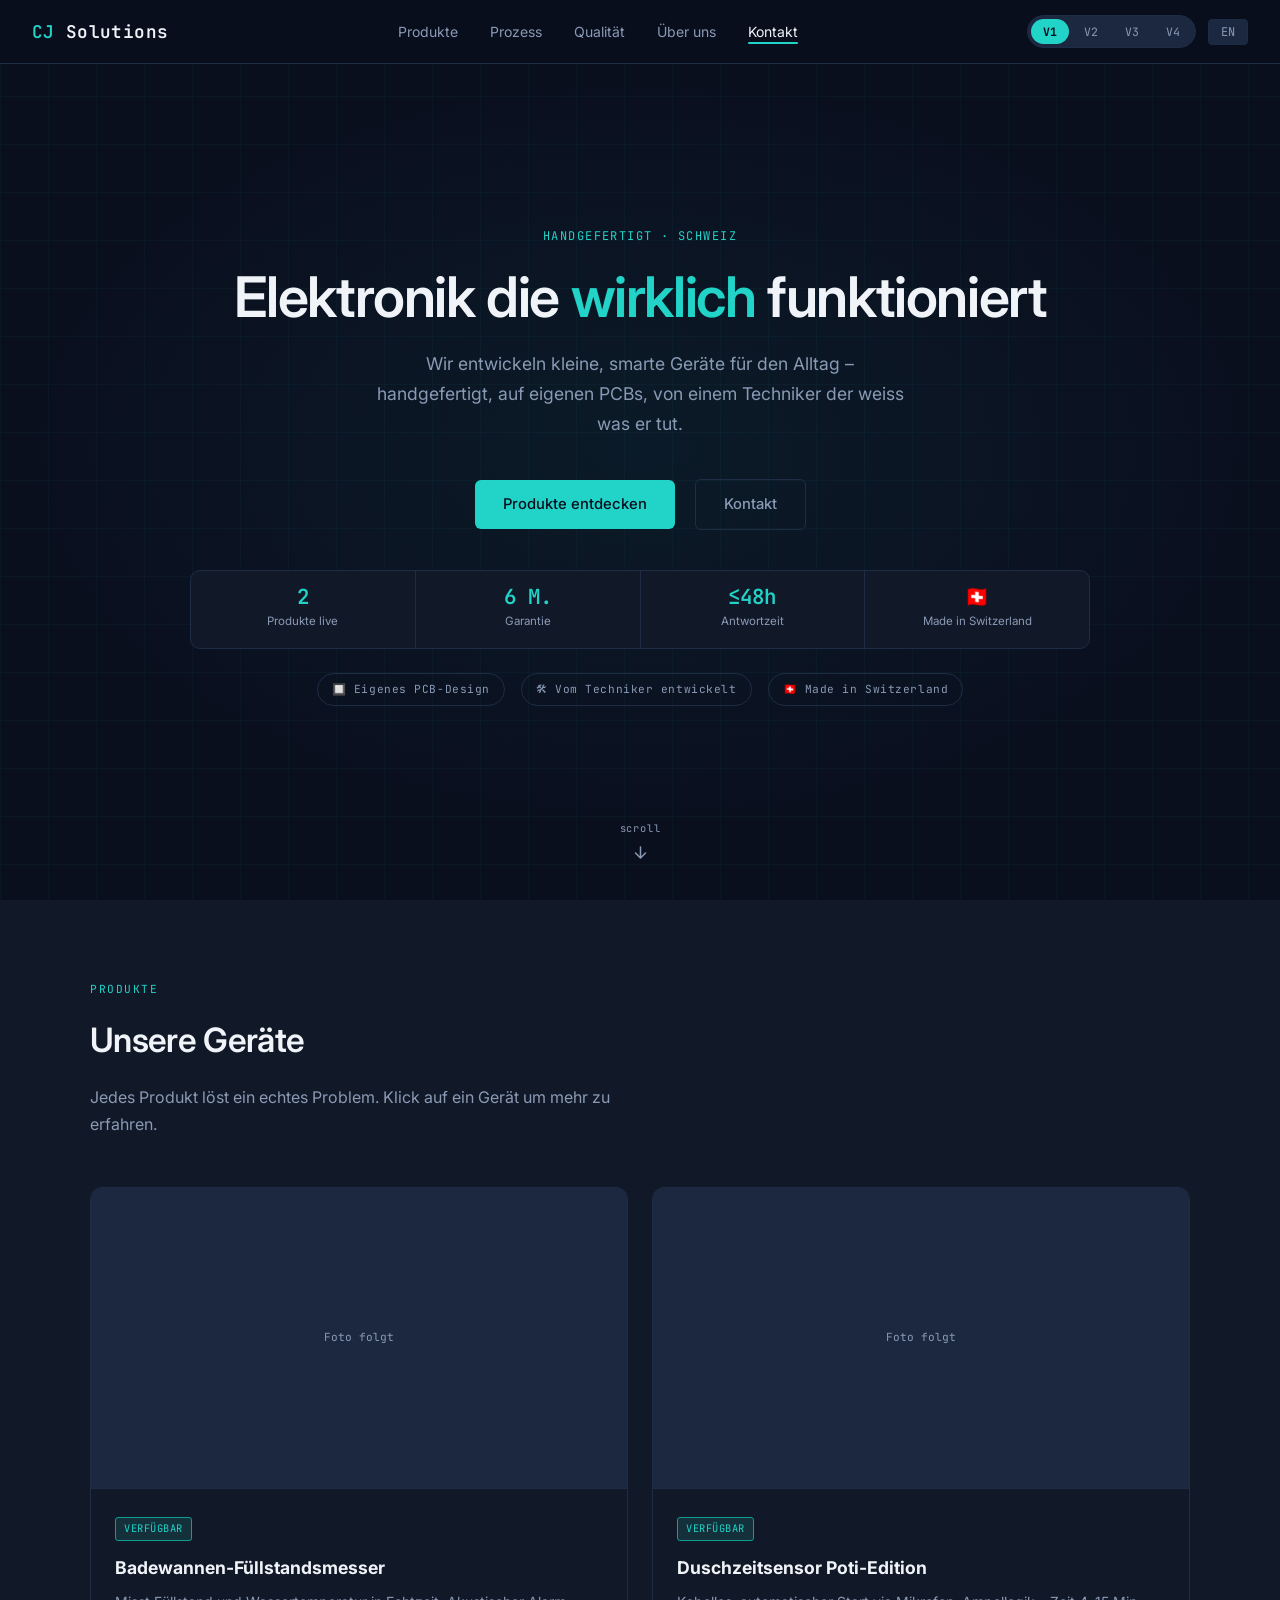
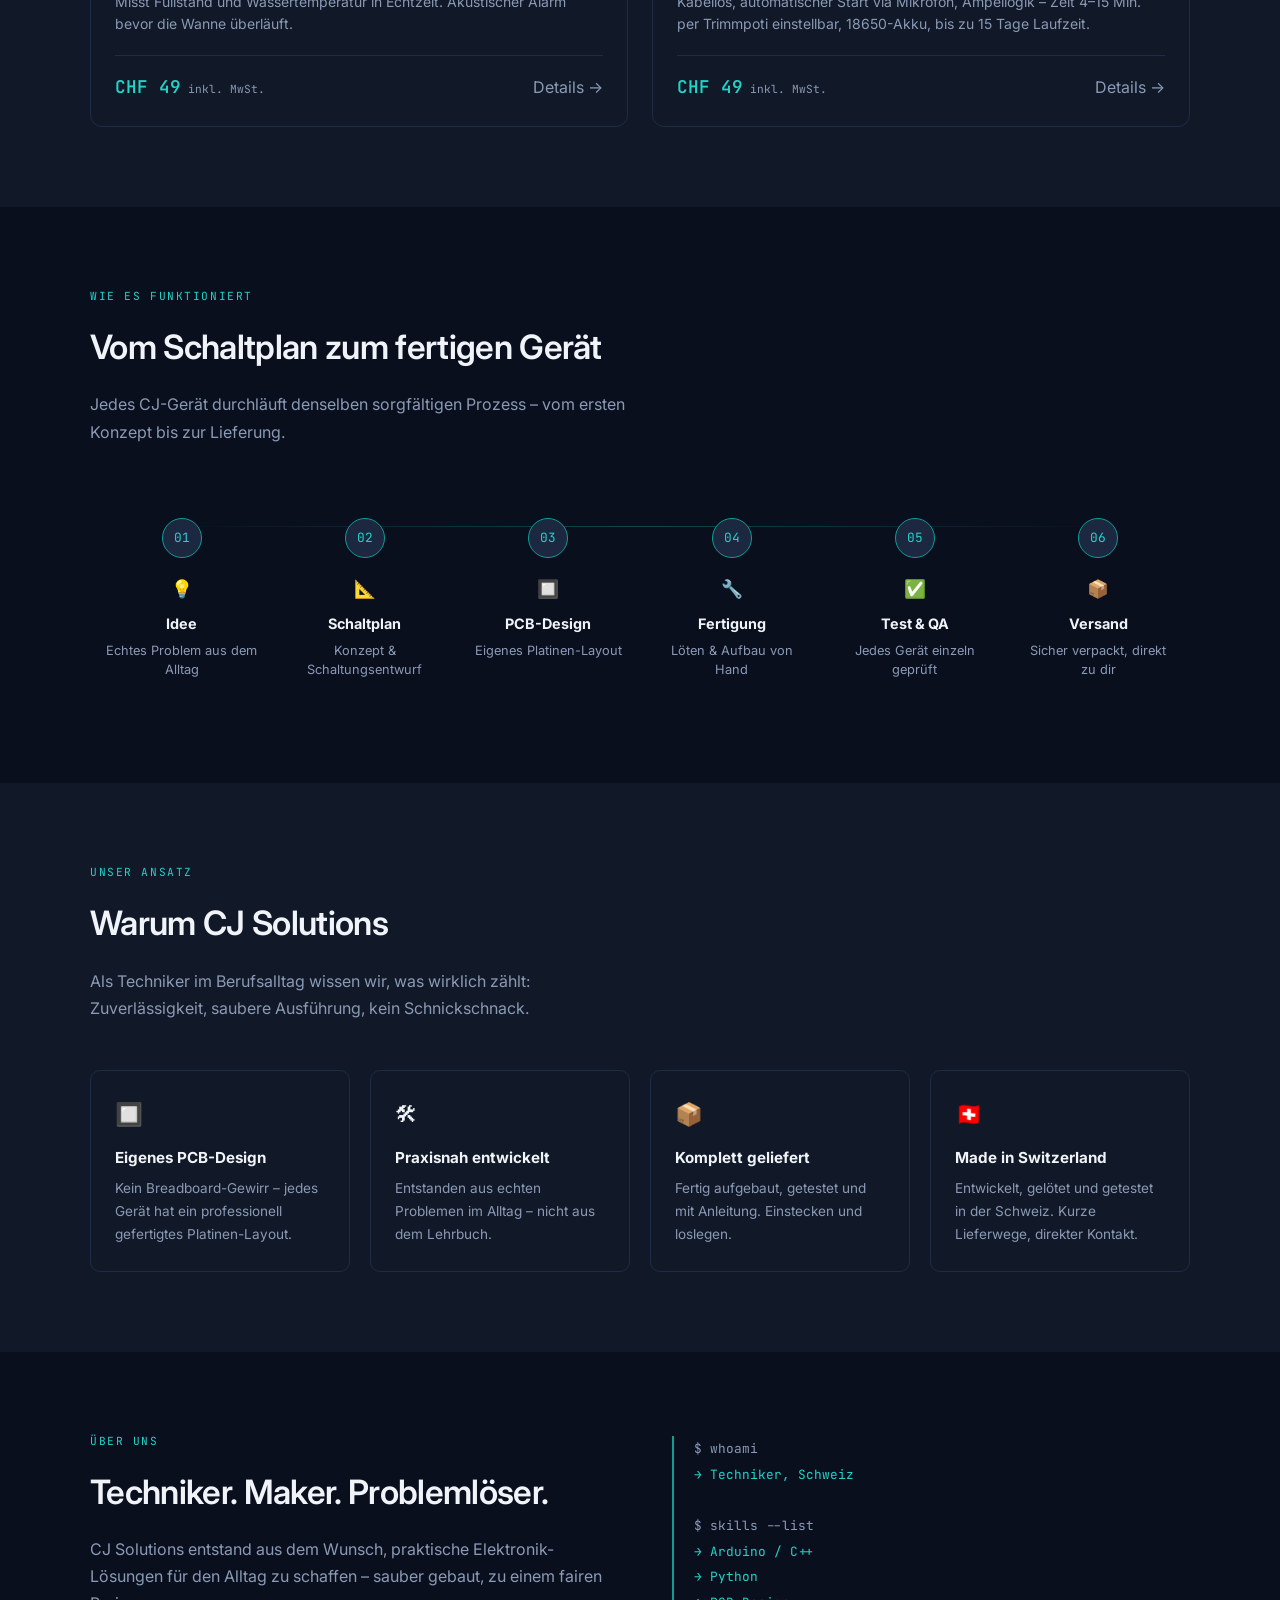
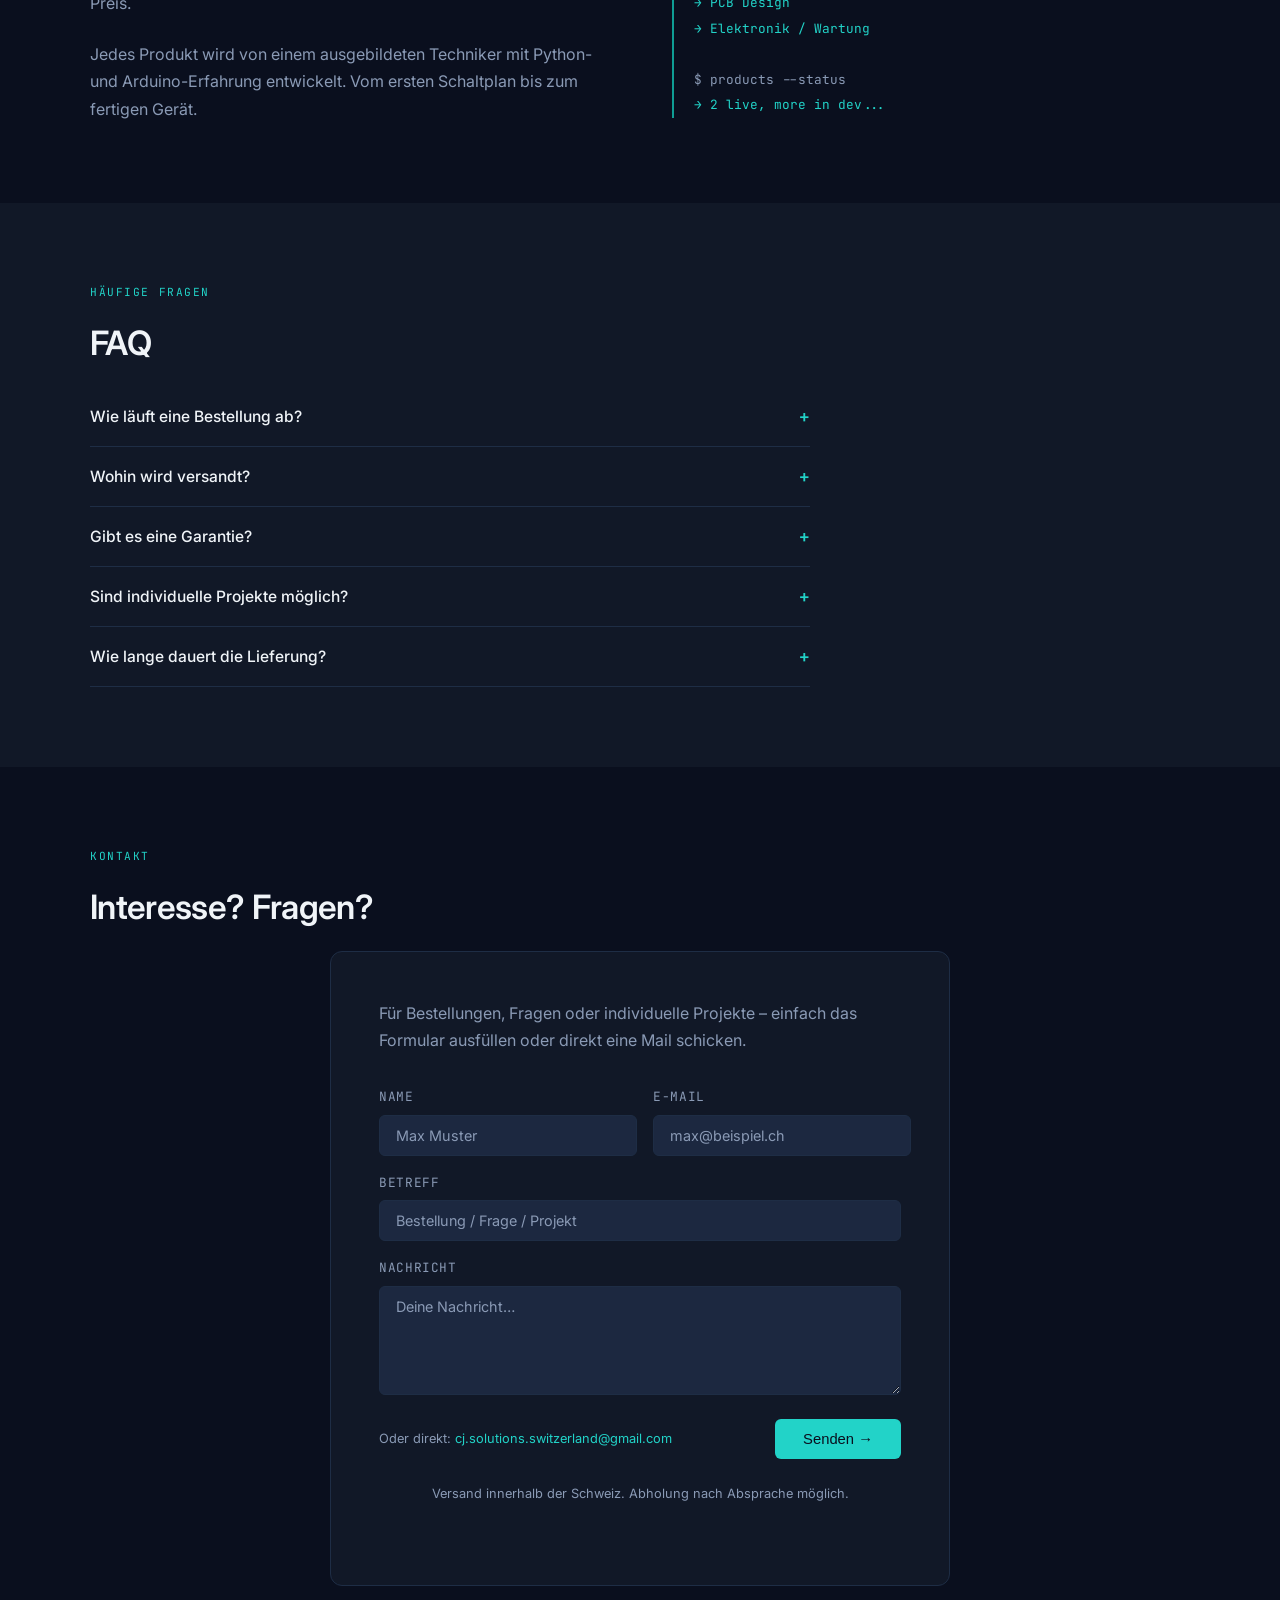
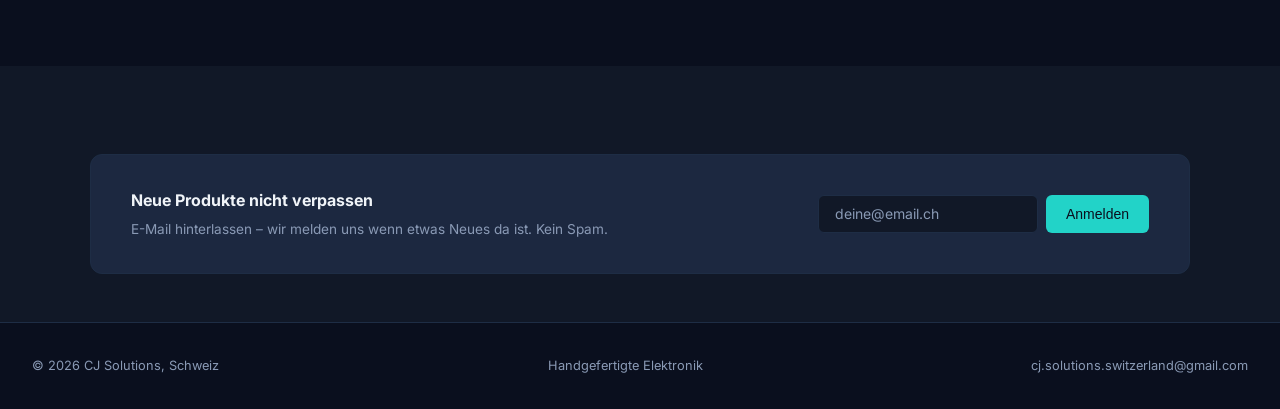
==== commit 0bde9297: "Website V4 hinzugefügt: Full-screen Scroll-Snap Erlebnis, komplett anderes Konzept - Neue v4/index.h" ====
--- a/index.html
+++ b/index.html
@@ -247,6 +247,7 @@
       <span style="font-family:'JetBrains Mono',monospace;font-size:0.72rem;background:var(--cyan);color:var(--navy);font-weight:700;padding:3px 12px;border-radius:99px;">V1</span>
       <a href="v2/index.html" style="font-family:'JetBrains Mono',monospace;font-size:0.72rem;color:var(--muted);padding:3px 12px;border-radius:99px;text-decoration:none;transition:color 0.2s;" onmouseover="this.style.color='var(--cyan)'" onmouseout="this.style.color='var(--muted)'">V2</a>
       <a href="v3/index.html" style="font-family:'JetBrains Mono',monospace;font-size:0.72rem;color:var(--muted);padding:3px 12px;border-radius:99px;text-decoration:none;transition:color 0.2s;" onmouseover="this.style.color='var(--cyan)'" onmouseout="this.style.color='var(--muted)'">V3</a>
+      <a href="v4/index.html" style="font-family:'JetBrains Mono',monospace;font-size:0.72rem;color:var(--muted);padding:3px 12px;border-radius:99px;text-decoration:none;transition:color 0.2s;" onmouseover="this.style.color='var(--cyan)'" onmouseout="this.style.color='var(--muted)'">V4</a>
     </div>
     <button class="lang-btn" id="langToggle">EN</button>
     <button class="burger" id="burgerBtn" aria-label="Menü öffnen">
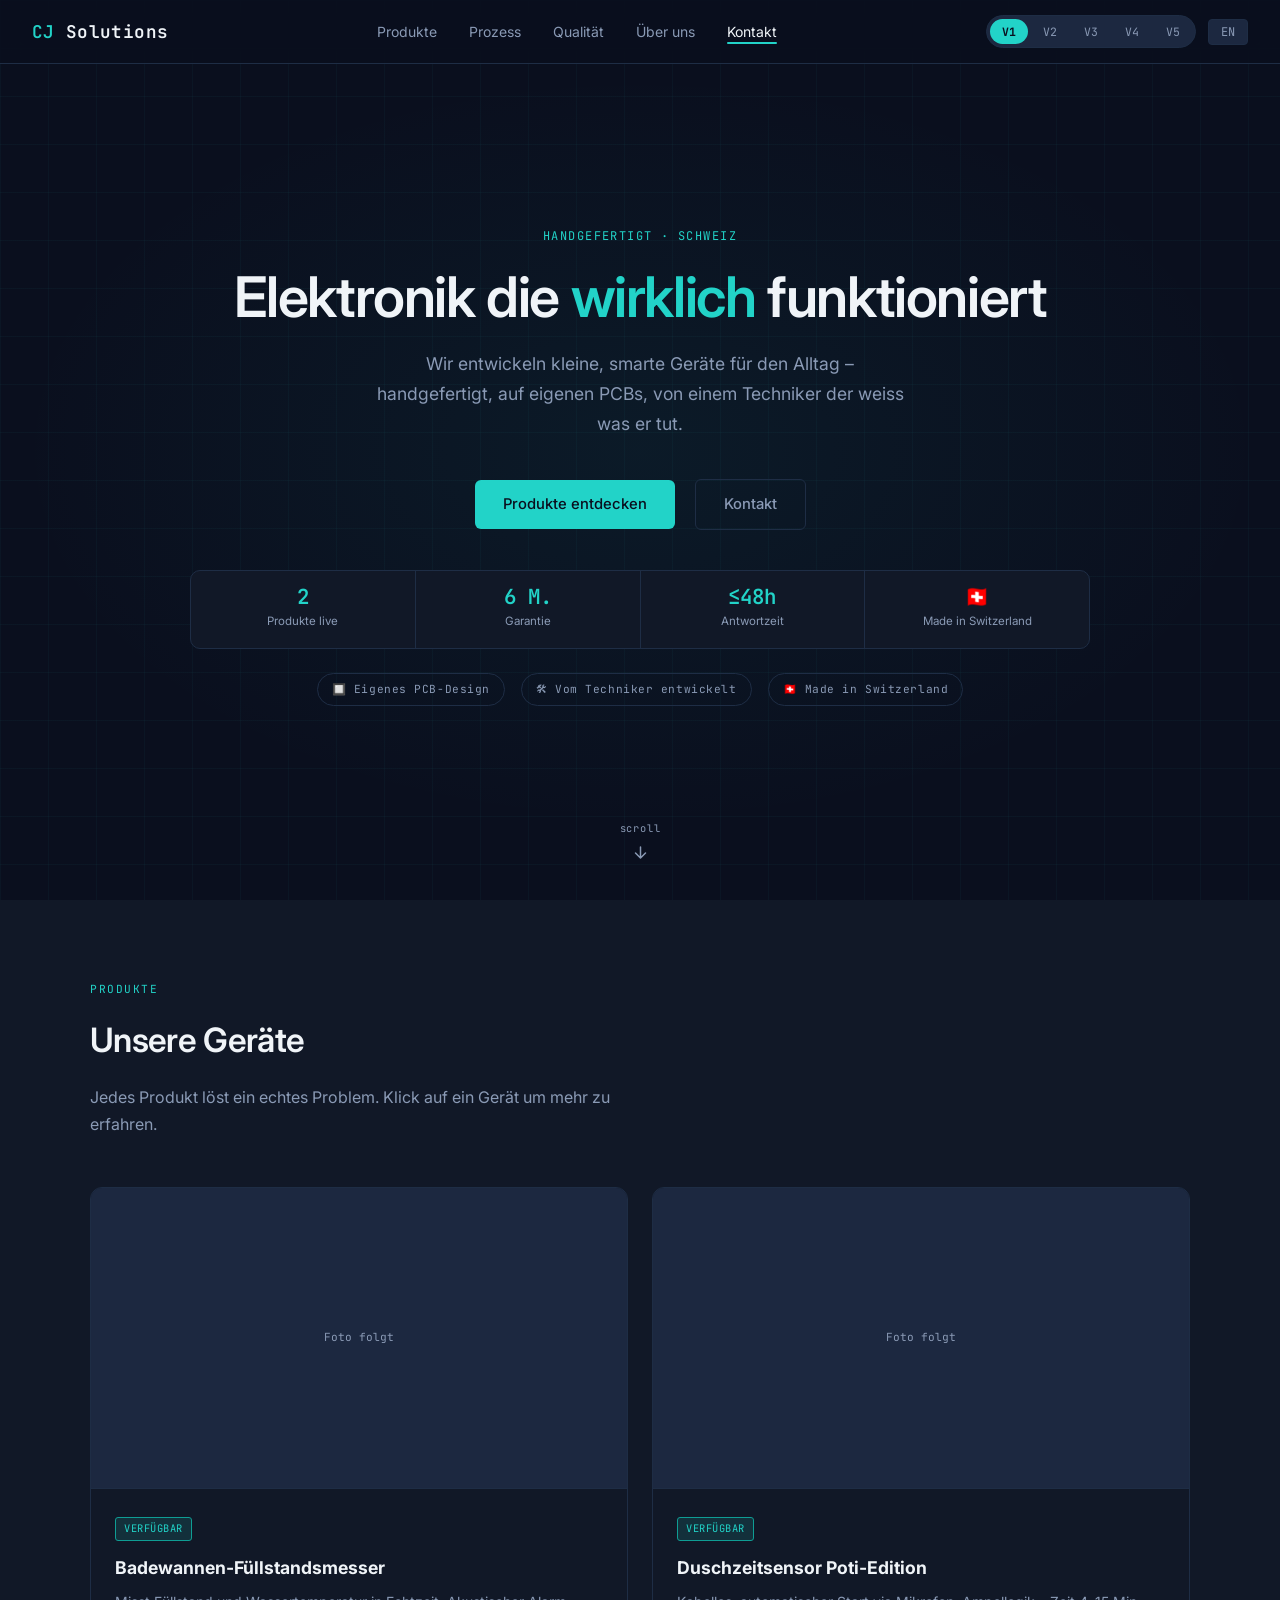
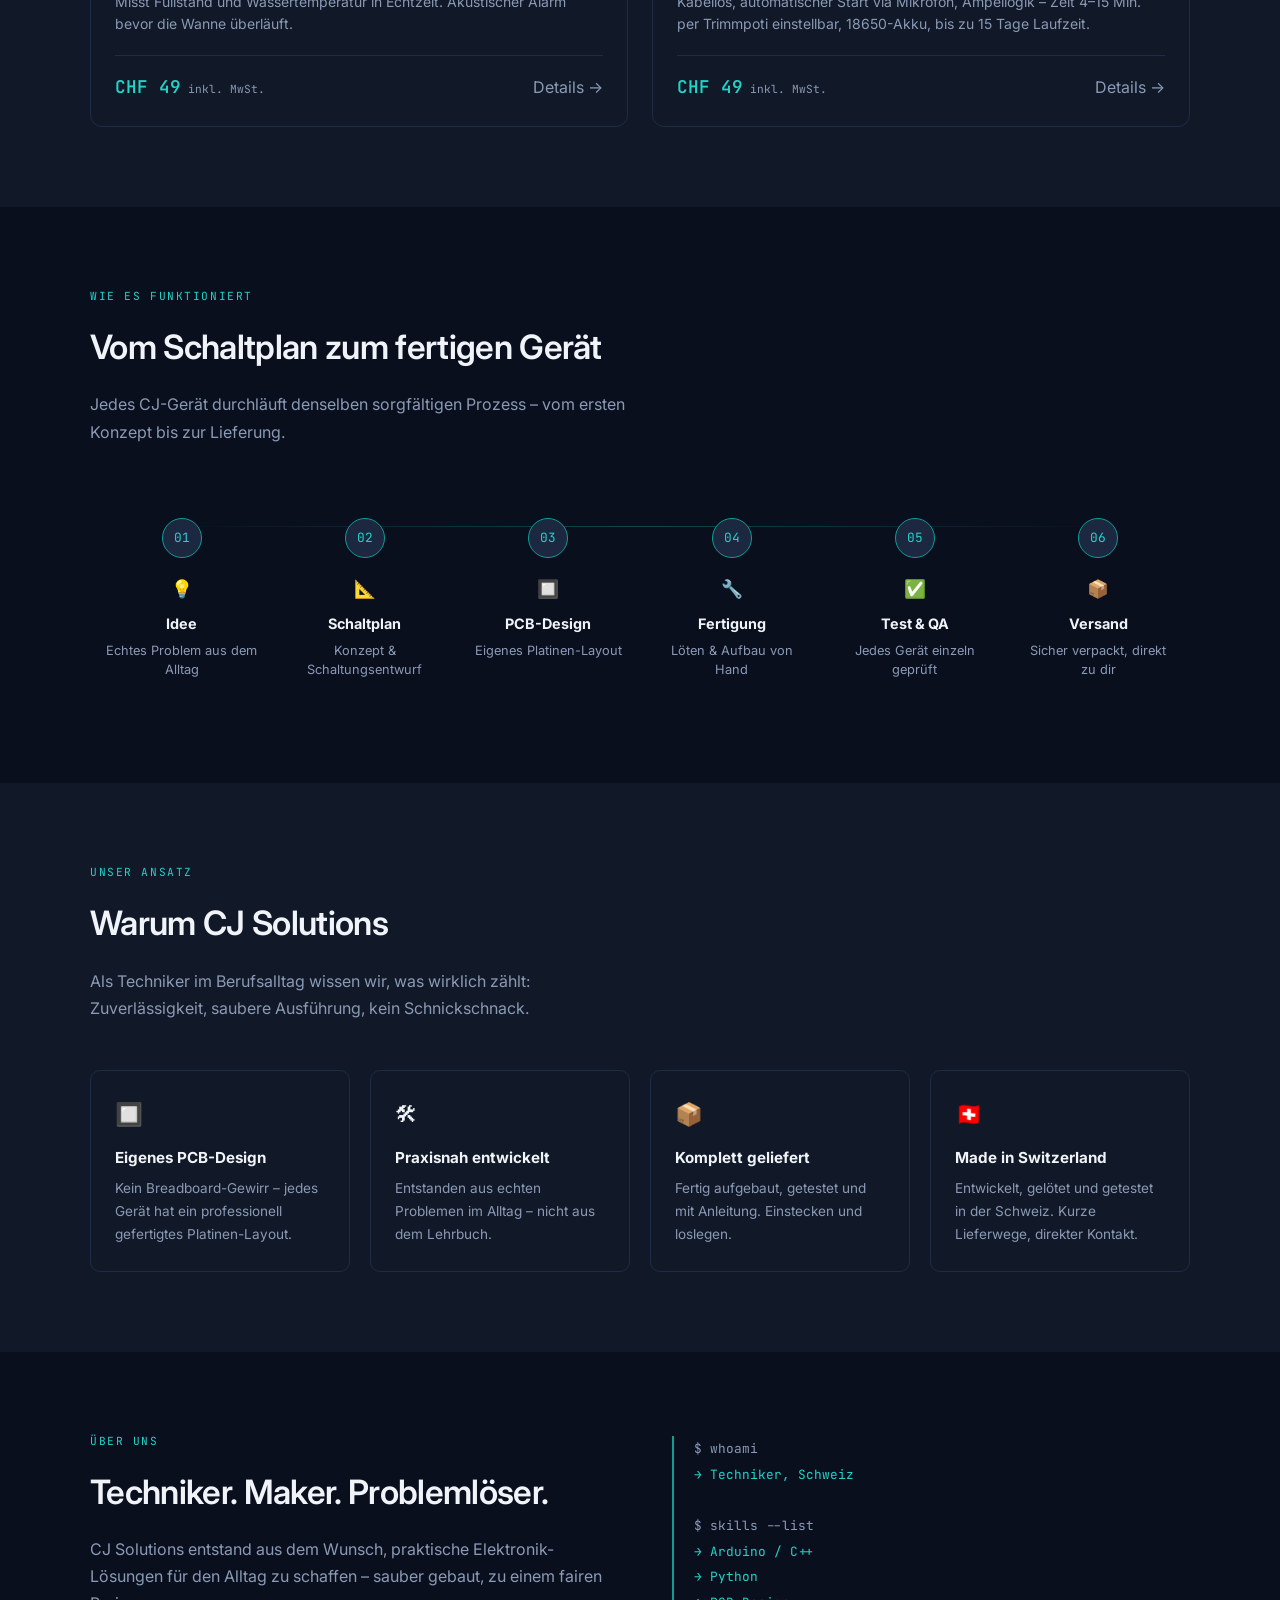
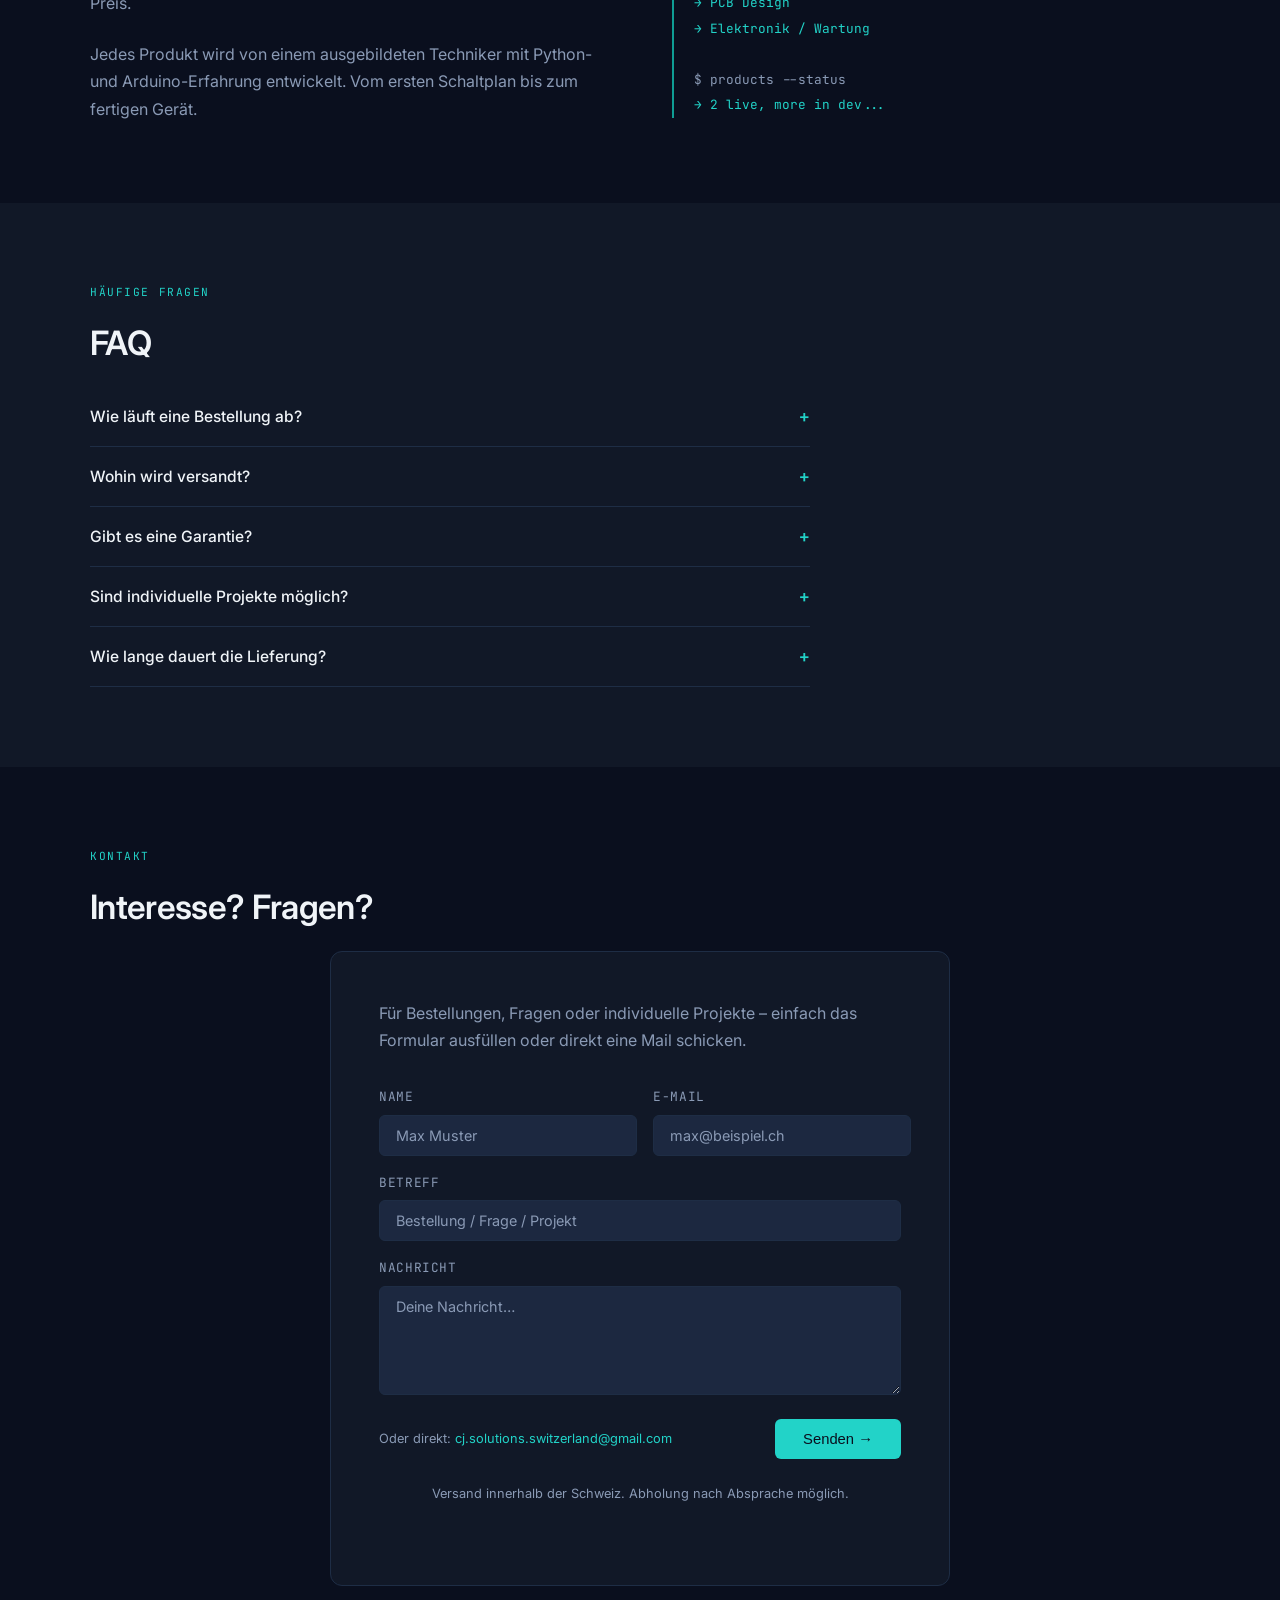
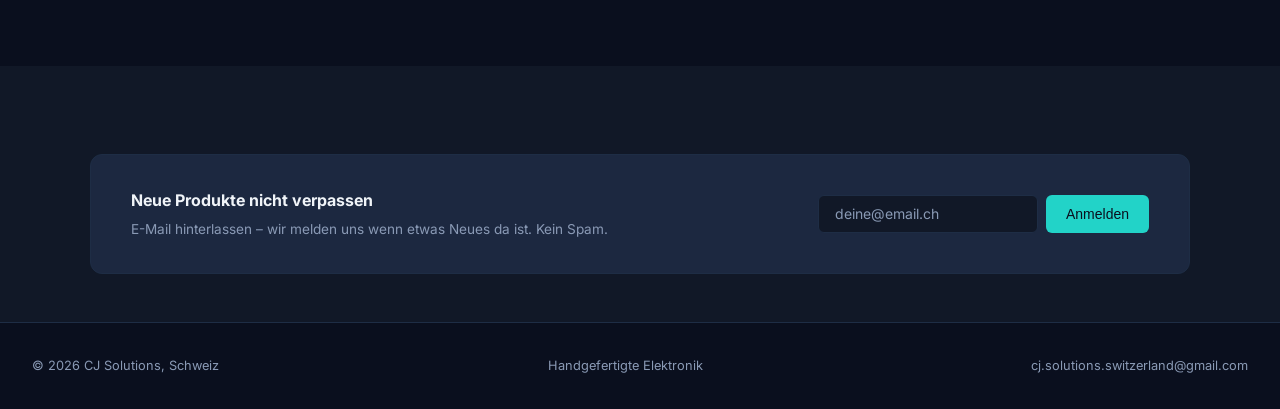
==== commit c4940b78: "Add V5 (Werkstatt-Blueprint) und in Versions-Umschalter einbinden Neue eigenständige V5-Variante mit" ====
--- a/index.html
+++ b/index.html
@@ -248,6 +248,7 @@
       <a href="v2/index.html" style="font-family:'JetBrains Mono',monospace;font-size:0.72rem;color:var(--muted);padding:3px 12px;border-radius:99px;text-decoration:none;transition:color 0.2s;" onmouseover="this.style.color='var(--cyan)'" onmouseout="this.style.color='var(--muted)'">V2</a>
       <a href="v3/index.html" style="font-family:'JetBrains Mono',monospace;font-size:0.72rem;color:var(--muted);padding:3px 12px;border-radius:99px;text-decoration:none;transition:color 0.2s;" onmouseover="this.style.color='var(--cyan)'" onmouseout="this.style.color='var(--muted)'">V3</a>
       <a href="v4/index.html" style="font-family:'JetBrains Mono',monospace;font-size:0.72rem;color:var(--muted);padding:3px 12px;border-radius:99px;text-decoration:none;transition:color 0.2s;" onmouseover="this.style.color='var(--cyan)'" onmouseout="this.style.color='var(--muted)'">V4</a>
+      <a href="v5/index.html" style="font-family:'JetBrains Mono',monospace;font-size:0.72rem;color:var(--muted);padding:3px 12px;border-radius:99px;text-decoration:none;transition:color 0.2s;" onmouseover="this.style.color='var(--cyan)'" onmouseout="this.style.color='var(--muted)'">V5</a>
     </div>
     <button class="lang-btn" id="langToggle">EN</button>
     <button class="burger" id="burgerBtn" aria-label="Menü öffnen">
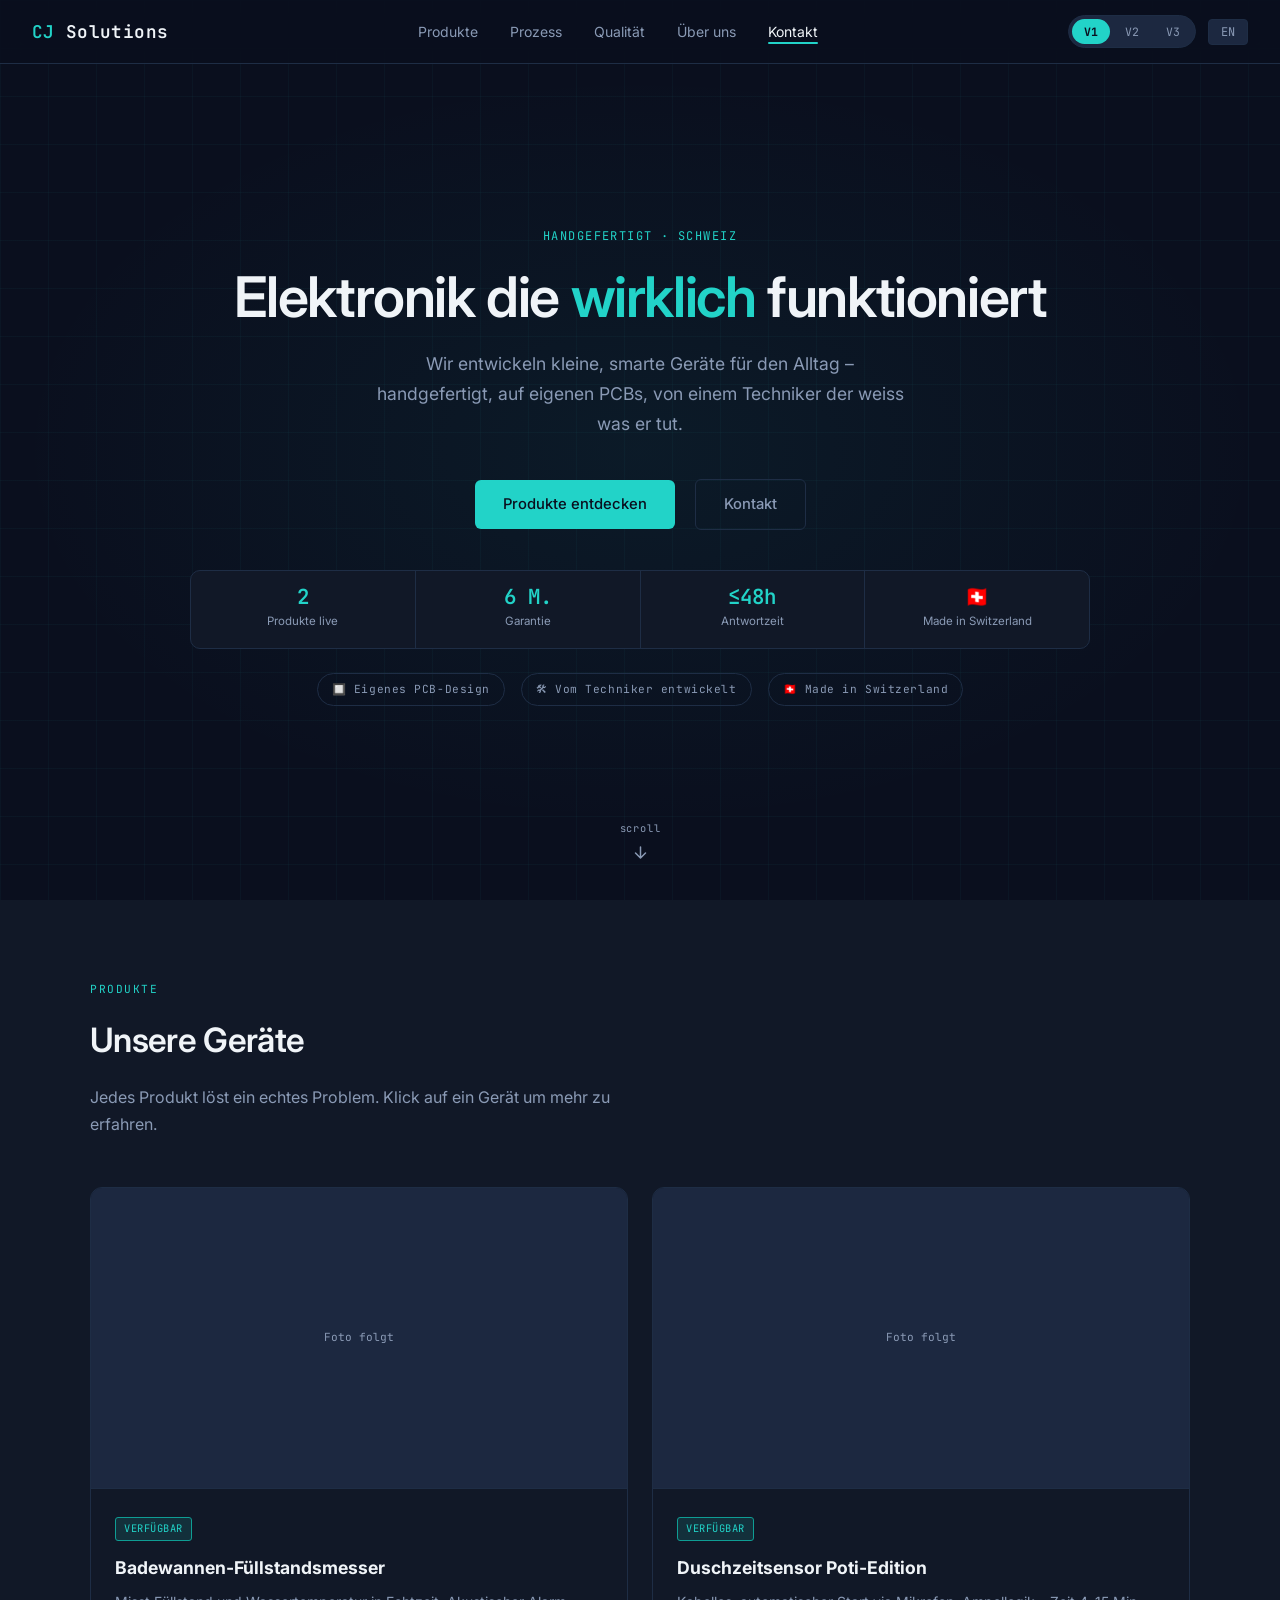
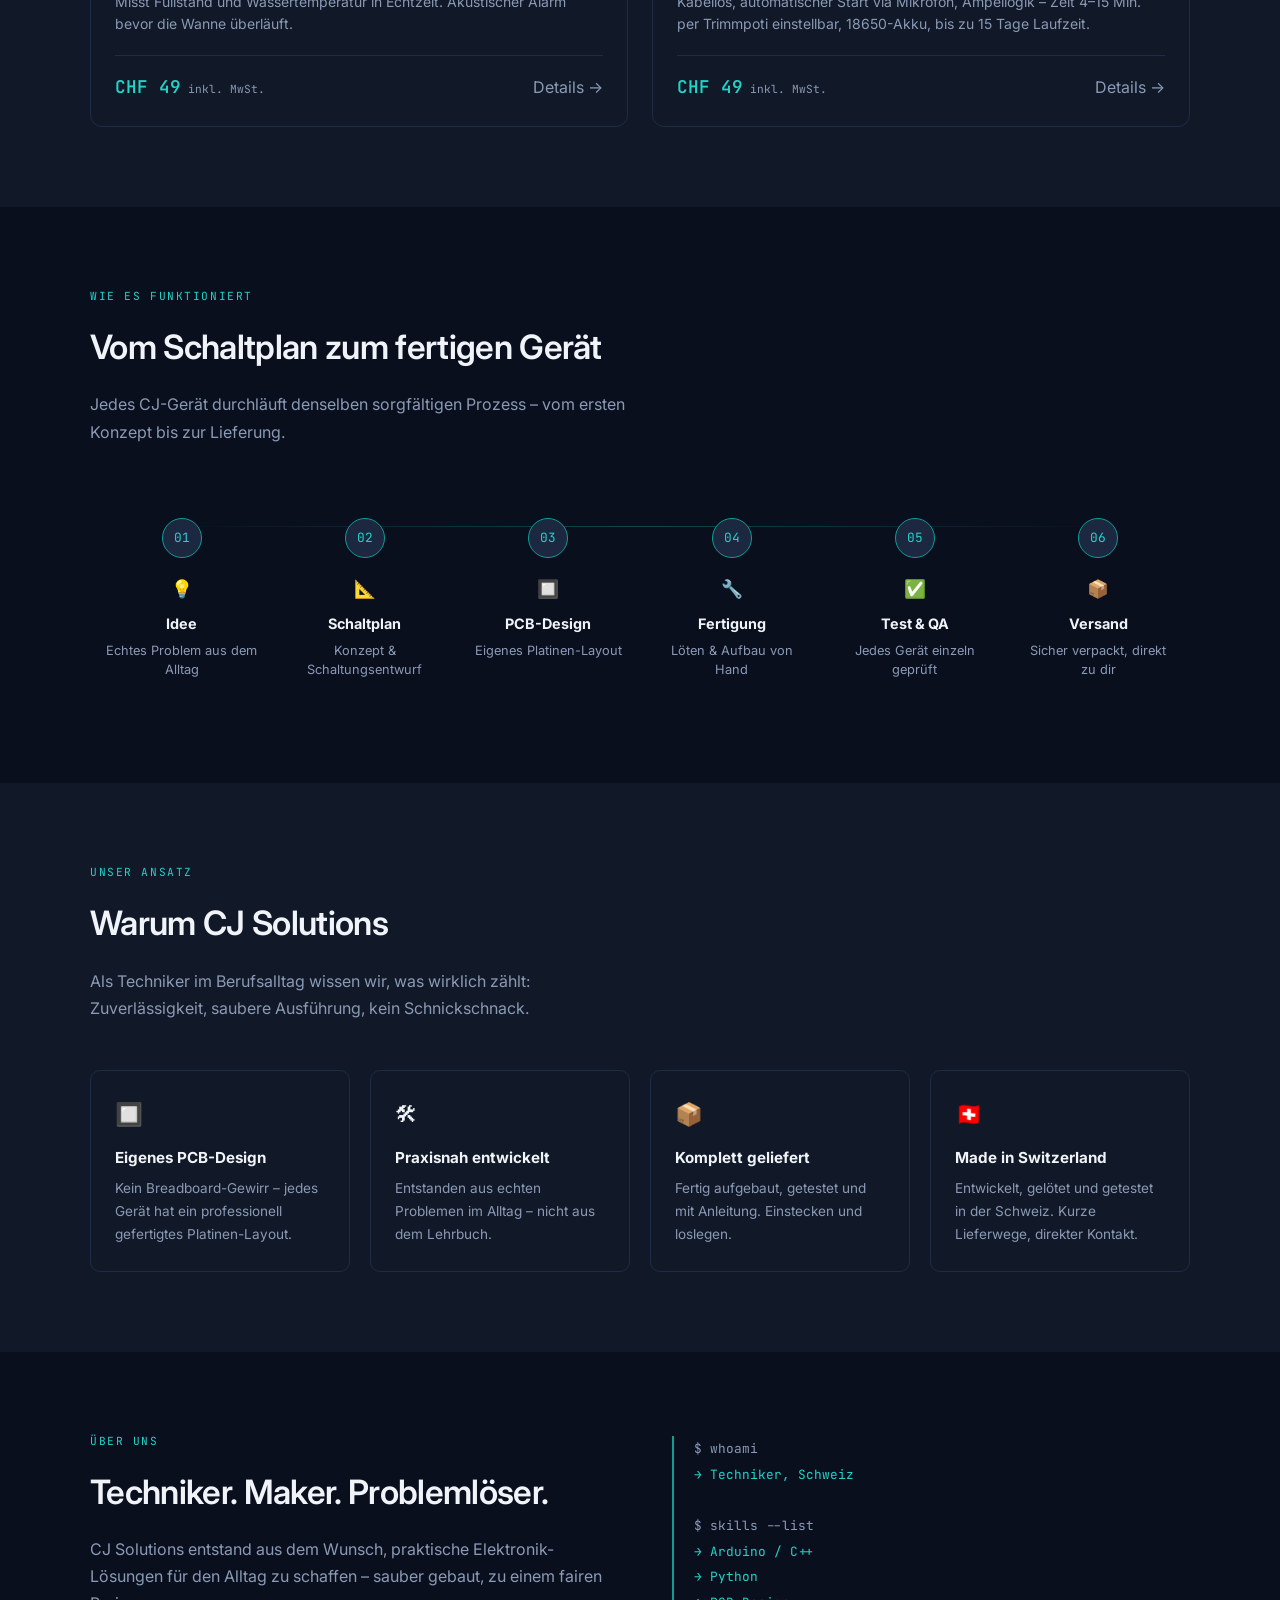
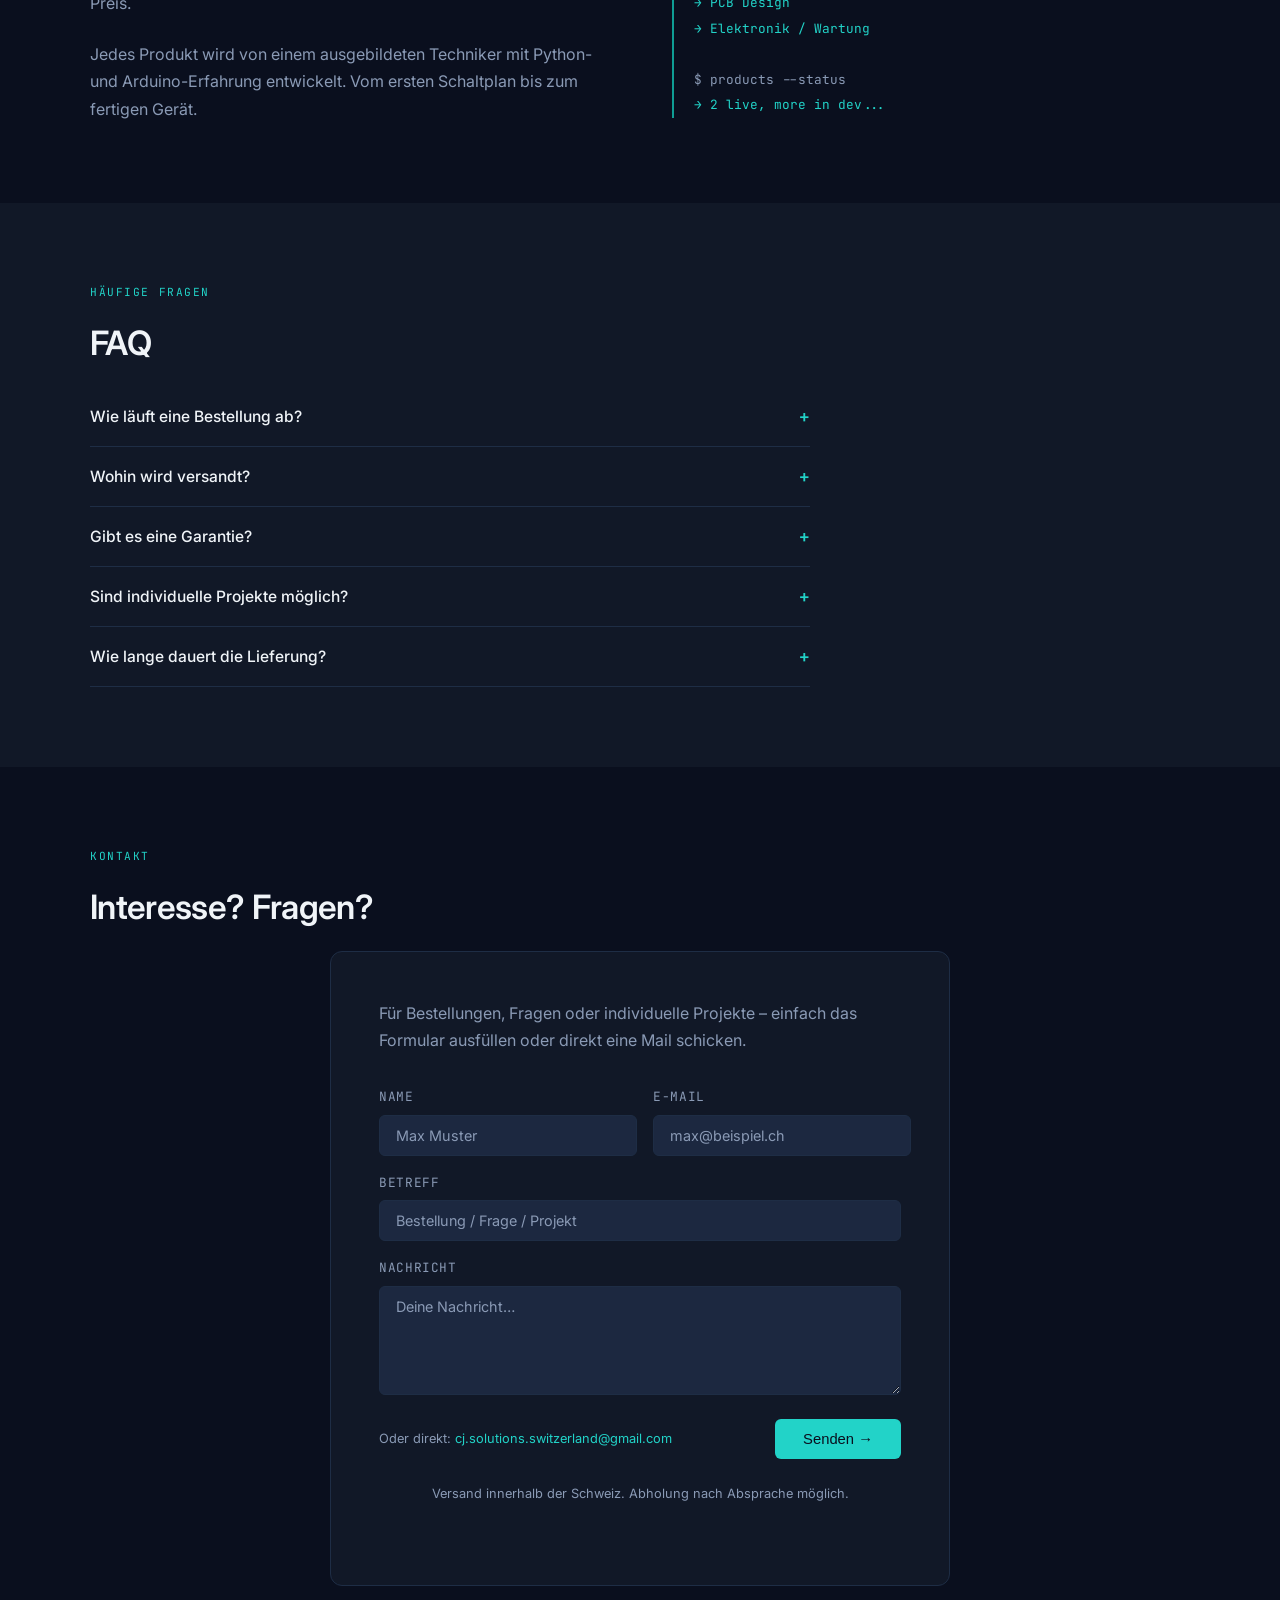
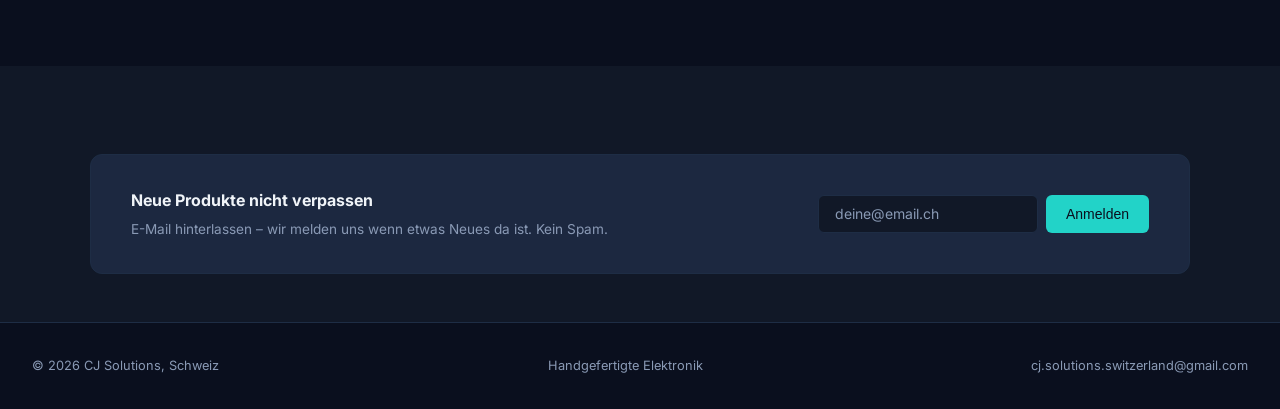
==== commit dfc7405a: "Konsolidiere auf 3 Versionen (V1/V2/V3), fixe compare.html - V3 (shadcn/ui), V4 (Apple-Showcase) und" ====
--- a/index.html
+++ b/index.html
@@ -247,8 +247,6 @@
       <span style="font-family:'JetBrains Mono',monospace;font-size:0.72rem;background:var(--cyan);color:var(--navy);font-weight:700;padding:3px 12px;border-radius:99px;">V1</span>
       <a href="v2/index.html" style="font-family:'JetBrains Mono',monospace;font-size:0.72rem;color:var(--muted);padding:3px 12px;border-radius:99px;text-decoration:none;transition:color 0.2s;" onmouseover="this.style.color='var(--cyan)'" onmouseout="this.style.color='var(--muted)'">V2</a>
       <a href="v3/index.html" style="font-family:'JetBrains Mono',monospace;font-size:0.72rem;color:var(--muted);padding:3px 12px;border-radius:99px;text-decoration:none;transition:color 0.2s;" onmouseover="this.style.color='var(--cyan)'" onmouseout="this.style.color='var(--muted)'">V3</a>
-      <a href="v4/index.html" style="font-family:'JetBrains Mono',monospace;font-size:0.72rem;color:var(--muted);padding:3px 12px;border-radius:99px;text-decoration:none;transition:color 0.2s;" onmouseover="this.style.color='var(--cyan)'" onmouseout="this.style.color='var(--muted)'">V4</a>
-      <a href="v5/index.html" style="font-family:'JetBrains Mono',monospace;font-size:0.72rem;color:var(--muted);padding:3px 12px;border-radius:99px;text-decoration:none;transition:color 0.2s;" onmouseover="this.style.color='var(--cyan)'" onmouseout="this.style.color='var(--muted)'">V5</a>
     </div>
     <button class="lang-btn" id="langToggle">EN</button>
     <button class="burger" id="burgerBtn" aria-label="Menü öffnen">
@@ -729,5 +727,26 @@
     });
   });
 </script>
+<script>
+  /* compare.html scroll-sync bridge — uses postMessage since direct iframe DOM
+     access is blocked cross-origin when pages are opened via file:// */
+  (function(){
+    if (window.parent === window) return;
+    var applying = false;
+    window.addEventListener('scroll', function(){
+      if (applying) return;
+      var max = document.body.scrollHeight - window.innerHeight;
+      window.parent.postMessage({ cjCompareScroll: true, ratio: max > 0 ? window.scrollY / max : 0 }, '*');
+    }, { passive: true });
+    window.addEventListener('message', function(e){
+      var d = e.data;
+      if (!d || !d.cjCompareScrollTo) return;
+      applying = true;
+      var max = document.body.scrollHeight - window.innerHeight;
+      window.scrollTo({ top: max * d.ratio, behavior: 'instant' });
+      requestAnimationFrame(function(){ applying = false; });
+    });
+  })();
+</script>
 </body>
 </html>
